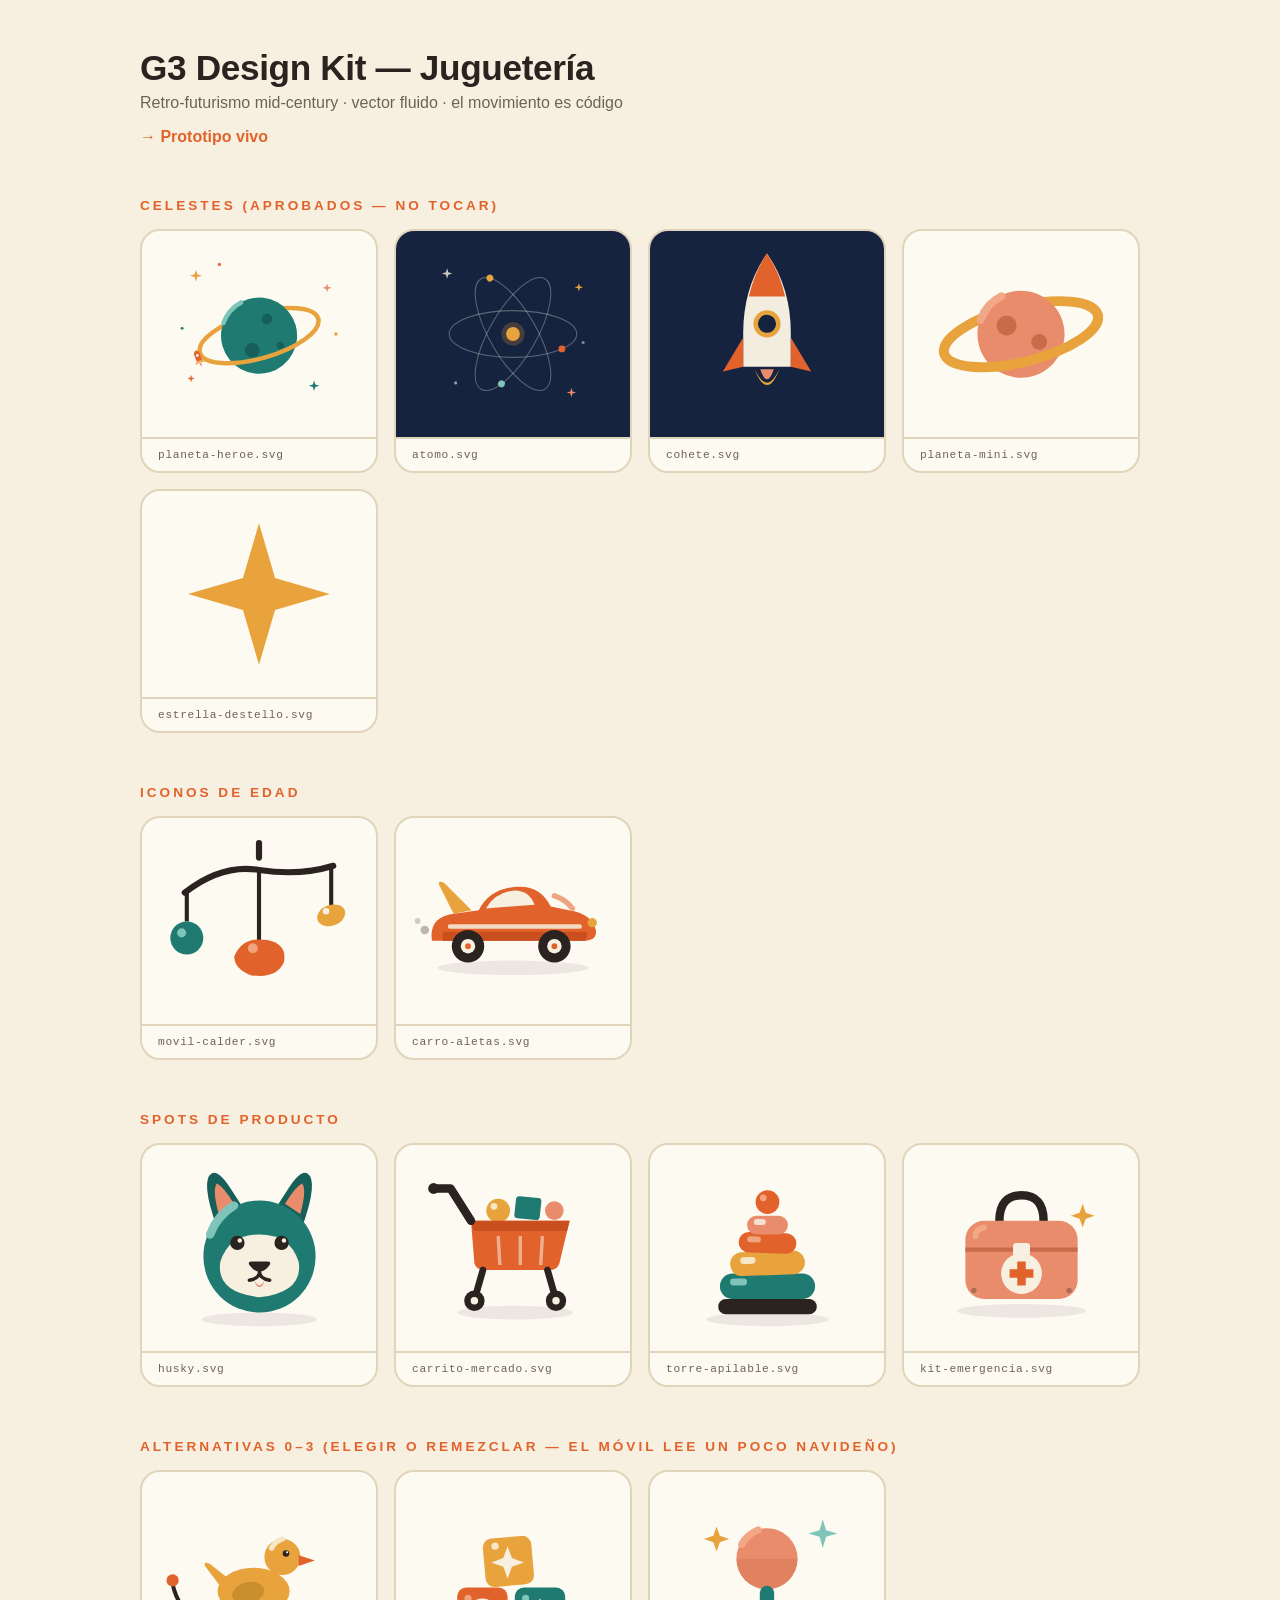
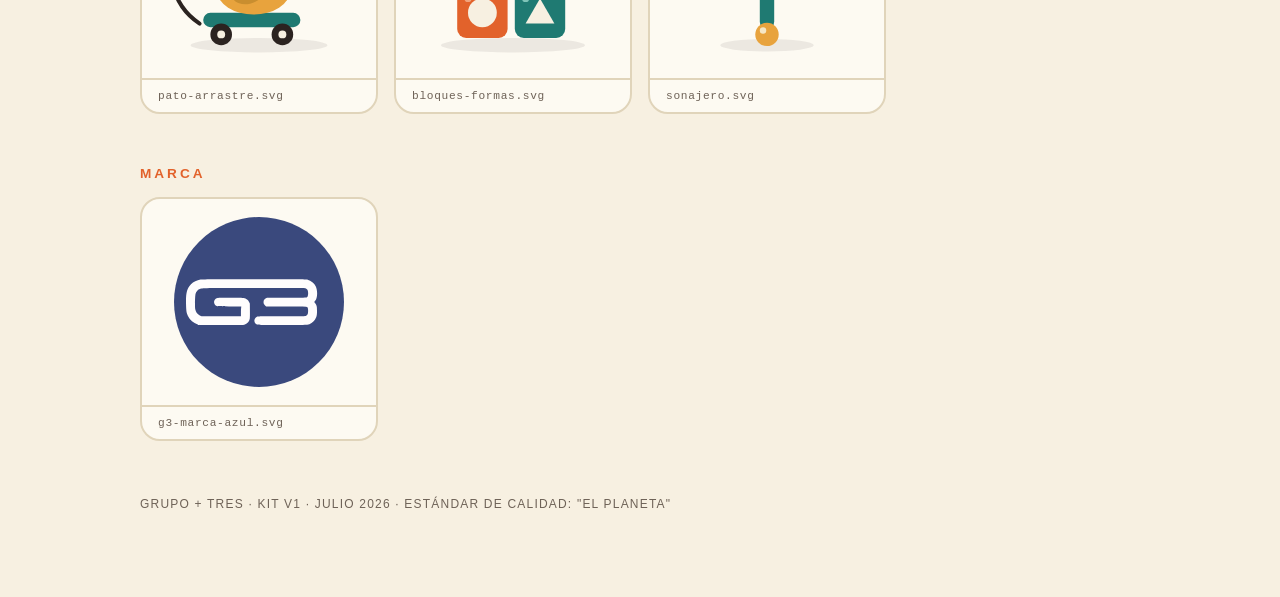
==== kit/index.html @ 5980695a "feat(kit): design kit v1 — asset catalog, tokens, 0-3 alternatives Co-Authored-By: Claude Fable 5 <n" ====
<!doctype html>
<html lang="es"><head><meta charset="utf-8"><meta name="viewport" content="width=device-width, initial-scale=1">
<title>G3 Design Kit — Juguetería</title>
<style>
body{margin:0;background:#F7F0E1;color:#2B2320;font-family:"Avenir Next",Avenir,Futura,"Century Gothic",sans-serif;padding:48px 24px 80px}
.wrap{max-width:1000px;margin:0 auto}
h1{font-family:Futura,"Century Gothic",sans-serif;font-size:2.2rem;letter-spacing:-.01em;margin:0 0 6px}
.sub{color:#6E6257;margin:0 0 8px}
.links a{color:#E2622B;font-weight:600;text-decoration:none}
h2{font-family:Futura,"Century Gothic",sans-serif;font-size:.85rem;letter-spacing:.22em;text-transform:uppercase;color:#E2622B;margin:52px 0 16px}
.grid{display:grid;grid-template-columns:repeat(auto-fill,minmax(210px,1fr));gap:16px}
.card{background:#FDFAF2;border:2px solid #E0D4BA;border-radius:20px;overflow:hidden}
.art{height:170px;display:flex;align-items:center;justify-content:center;padding:18px}
.art svg{max-width:100%;max-height:100%}
.name{font-family:ui-monospace,Menlo,monospace;font-size:.7rem;letter-spacing:.06em;color:#6E6257;padding:10px 16px;border-top:2px solid #E0D4BA}
.dark .art{background:#16233F}
footer{margin-top:56px;font-size:.75rem;color:#6E6257;letter-spacing:.1em;text-transform:uppercase;font-family:Futura,"Century Gothic",sans-serif}
</style></head><body><div class="wrap">
<h1>G3 Design Kit — Juguetería</h1>
<p class="sub">Retro-futurismo mid-century · vector fluido · el movimiento es código</p>
<p class="links"><a href="https://manulopez-bk.github.io/g3-prototypes/">→ Prototipo vivo</a></p>
<h2>Celestes (aprobados — no tocar)</h2><div class="grid"><div class="card"><div class="art"><svg viewBox="0 0 440 420" xmlns="http://www.w3.org/2000/svg">
  <path transform="translate(64,66)" d="M0 -15 L3.4 -3.4 L15 0 L3.4 3.4 L0 15 L-3.4 3.4 L-15 0 L-3.4 -3.4 Z" fill="#E8A33D"/>
  <path transform="translate(388,96)" d="M0 -11 L2.6 -2.6 L11 0 L2.6 2.6 L0 11 L-2.6 2.6 L-11 0 L-2.6 -2.6 Z" fill="#E98C6B"/>
  <path transform="translate(356,338)" d="M0 -13 L3 -3 L13 0 L3 3 L0 13 L-3 3 L-13 0 L-3 -3 Z" fill="#1F7A72"/>
  <path transform="translate(52,320)" d="M0 -9 L2.2 -2.2 L9 0 L2.2 2.2 L0 9 L-2.2 2.2 L-9 0 L-2.2 -2.2 Z" fill="#E2622B"/>
  <circle cx="122" cy="38" r="4" fill="#E2622B"/>
  <circle cx="410" cy="210" r="4.5" fill="#E8A33D"/>
  <circle cx="30" cy="196" r="3.5" fill="#1F7A72"/>
  <g transform="translate(220,214)">
    <g transform="rotate(-16)">
      <path d="M -152 0 A 152 56 0 0 1 152 0" fill="none" stroke="#E8A33D" stroke-width="11" stroke-linecap="round"/>
      <circle r="94" fill="#1F7A72"/>
      <path d="M -76 -54 A 93 93 0 0 1 -20 -91" stroke="#7FC4B8" stroke-width="11" fill="none" stroke-linecap="round"/>
      <circle cx="30" cy="-34" r="13" fill="#175F59"/>
      <circle cx="-26" cy="30" r="18" fill="#175F59"/>
      <circle cx="44" cy="38" r="9" fill="#175F59"/>
      <path d="M -152 0 A 152 56 0 0 0 152 0" fill="none" stroke="#E8A33D" stroke-width="11" stroke-linecap="round"/>
      <g transform="translate(-160,4) rotate(-95)">
        <path d="M -15 -7 L 5 -7 Q 18 0 5 7 L -15 7 Z" fill="#E2622B"/>
        <circle cx="-1" cy="0" r="3.6" fill="#F7F0E1"/>
        <path d="M -15 -7 L -22 -13 L -19 0 L -22 13 L -15 7 Z" fill="#E8A33D"/>
        <path d="M -21 -3 L -32 0 L -21 3 Z" fill="#E98C6B"/>
      </g>
    </g>
  </g>
</svg>
</div><div class="name">planeta-heroe.svg</div></div><div class="card dark"><div class="art"><svg viewBox="0 0 320 320" xmlns="http://www.w3.org/2000/svg">
  <path transform="translate(36,46)" d="M0 -10 L2.3 -2.3 L10 0 L2.3 2.3 L0 10 L-2.3 2.3 L-10 0 L-2.3 -2.3 Z" fill="#F2EDDF" opacity=".8"/>
  <path transform="translate(284,72)" d="M0 -8 L1.8 -1.8 L8 0 L1.8 1.8 L0 8 L-1.8 1.8 L-8 0 L-1.8 -1.8 Z" fill="#E8A33D"/>
  <path transform="translate(270,270)" d="M0 -9 L2 -2 L9 0 L2 2 L0 9 L-2 2 L-9 0 L-2 -2 Z" fill="#E98C6B"/>
  <circle cx="52" cy="252" r="3" fill="#F2EDDF" opacity=".6"/>
  <circle cx="292" cy="176" r="3" fill="#F2EDDF" opacity=".5"/>
  <g transform="translate(160,160)">
    <g>
      <ellipse rx="120" ry="44" fill="none" stroke="#F2EDDF" stroke-width="2" opacity=".32"/>
      <circle cx="92" cy="28" r="6.5" fill="#E2622B"/>
    </g>
    <g transform="rotate(60)">
      <ellipse rx="120" ry="44" fill="none" stroke="#F2EDDF" stroke-width="2" opacity=".32"/>
      <circle cx="-113" cy="-15" r="6.5" fill="#E8A33D"/>
    </g>
    <g transform="rotate(120)">
      <ellipse rx="120" ry="44" fill="none" stroke="#F2EDDF" stroke-width="2" opacity=".32"/>
      <circle cx="92" cy="-28" r="6.5" fill="#7FC4B8"/>
    </g>
    <circle r="13" fill="#E8A33D"/>
    <circle r="22" fill="#E8A33D" opacity=".22"/>
  </g>
</svg>
</div><div class="name">atomo.svg</div></div><div class="card dark"><div class="art"><svg viewBox="0 0 90 150" xmlns="http://www.w3.org/2000/svg">
  <path d="M45 4 Q66 34 66 74 L66 104 L24 104 L24 74 Q24 34 45 4 Z" fill="#F2EDDF"/>
  <path d="M45 4 Q56 20 61 42 L29 42 Q34 20 45 4 Z" fill="#E2622B"/>
  <circle cx="45" cy="66" r="10" fill="#16233F" stroke="#E8A33D" stroke-width="4"/>
  <path d="M24 78 L6 108 L24 104 Z" fill="#E2622B"/>
  <path d="M66 78 L84 108 L66 104 Z" fill="#E2622B"/>
  <path d="M34 106 Q45 134 56 106 Q50 118 45 118 Q40 118 34 106 Z" fill="#E8A33D"/>
  <path d="M39 106 Q45 124 51 106 Z" fill="#E98C6B"/>
</svg>
</div><div class="name">cohete.svg</div></div><div class="card"><div class="art"><svg viewBox="0 0 100 76" xmlns="http://www.w3.org/2000/svg">
  <g transform="translate(50,38) rotate(-14)">
    <path d="M -40 0 A 40 14 0 0 1 40 0" fill="none" stroke="#E8A33D" stroke-width="5" stroke-linecap="round"/>
    <circle r="22" fill="#E98C6B"/>
    <circle cx="-6" cy="-6" r="5" fill="#C96A48"/>
    <circle cx="8" cy="6" r="4" fill="#C96A48"/>
    <path d="M -18 -12 A 21 21 0 0 1 -5 -21" fill="none" stroke="#F2A886" stroke-width="4" stroke-linecap="round"/>
    <path d="M -40 0 A 40 14 0 0 0 40 0" fill="none" stroke="#E8A33D" stroke-width="5" stroke-linecap="round"/>
  </g>
</svg>
</div><div class="name">planeta-mini.svg</div></div><div class="card"><div class="art"><svg viewBox="-18 -18 36 36" xmlns="http://www.w3.org/2000/svg">
  <path d="M0 -15 L3.4 -3.4 L15 0 L3.4 3.4 L0 15 L-3.4 3.4 L-15 0 L-3.4 -3.4 Z" fill="#E8A33D"/>
</svg>
</div><div class="name">estrella-destello.svg</div></div></div><h2>Iconos de edad</h2><div class="grid"><div class="card"><div class="art"><svg viewBox="0 0 96 80" xmlns="http://www.w3.org/2000/svg">
  <line x1="48" y1="2" x2="48" y2="9" stroke="#2B2320" stroke-width="3" stroke-linecap="round"/>
  <path d="M12 26 Q30 12 48 15 Q68 18 84 13" fill="none" stroke="#2B2320" stroke-width="3" stroke-linecap="round"/>
  <line x1="13" y1="25" x2="13" y2="40" stroke="#2B2320" stroke-width="2"/>
  <line x1="48" y1="15" x2="48" y2="50" stroke="#2B2320" stroke-width="2"/>
  <line x1="83" y1="14" x2="83" y2="32" stroke="#2B2320" stroke-width="2"/>
  <circle cx="13" cy="48" r="8" fill="#1F7A72"/>
  <circle cx="10.5" cy="45.5" r="2.2" fill="#7FC4B8"/>
  <path d="M36 57 Q40 47 52 49 Q62 51 60 60 Q56 68 44 66 Q36 63 36 57 Z" fill="#E2622B"/>
  <circle cx="45" cy="53" r="2.4" fill="#F0A47E"/>
  <ellipse cx="83" cy="37" rx="7" ry="5" transform="rotate(-20 83 37)" fill="#E8A33D"/>
  <circle cx="80.5" cy="35" r="1.6" fill="#F7F0E1"/>
</svg>
</div><div class="name">movil-calder.svg</div></div><div class="card"><div class="art"><svg viewBox="0 0 110 70" xmlns="http://www.w3.org/2000/svg">
  <ellipse cx="55" cy="61" rx="42" ry="4" fill="#2B2320" opacity=".08"/>
  <path d="M22 31 L14 15 Q13 12 17 14 L32 29 Z" fill="#E8A33D"/>
  <path d="M10 46 Q8 33 22 31 L36 29 Q42 17 57 16 Q70 15 76 27 L86 29 Q99 31 101 40 Q102 46 94 46 L16 46 Z" fill="#E2622B"/>
  <path d="M40 28 Q45 19 56 18 Q64 18 67 26 Z" fill="#F7F0E1"/>
  <path d="M16 41 L94 41 Q97 41 96 44 L95 46 L16 46 Z" fill="#C94F1F"/>
  <line x1="20" y1="38" x2="92" y2="38" stroke="#F7F0E1" stroke-width="2.5" stroke-linecap="round" opacity=".85"/>
  <path d="M78 21 Q84 23 88 28" fill="none" stroke="#F0A47E" stroke-width="3" stroke-linecap="round"/>
  <circle cx="99" cy="36" r="2.6" fill="#E8A33D"/>
  <circle cx="6" cy="40" r="2.4" fill="#6E6257" opacity=".45"/>
  <circle cx="2" cy="35" r="1.6" fill="#6E6257" opacity=".3"/>
  <circle cx="30" cy="49" r="9" fill="#2B2320"/><circle cx="30" cy="49" r="4" fill="#F7F0E1"/><circle cx="30" cy="49" r="1.6" fill="#E2622B"/>
  <circle cx="78" cy="49" r="9" fill="#2B2320"/><circle cx="78" cy="49" r="4" fill="#F7F0E1"/><circle cx="78" cy="49" r="1.6" fill="#E2622B"/>
</svg>
</div><div class="name">carro-aletas.svg</div></div></div><h2>Spots de producto</h2><div class="grid"><div class="card"><div class="art"><svg viewBox="0 0 110 100" xmlns="http://www.w3.org/2000/svg">
  <ellipse cx="55" cy="92" rx="34" ry="4" fill="#2B2320" opacity=".08"/>
  <path d="M30 38 Q20 10 27 6 Q31 4 38 15 L47 29 Z" fill="#175F59"/>
  <path d="M31 30 Q27 15 30 12 Q34 14 40 24 Z" fill="#E98C6B"/>
  <path d="M80 38 Q90 10 83 6 Q79 4 72 15 L63 29 Z" fill="#175F59"/>
  <path d="M79 30 Q83 15 80 12 Q76 14 70 24 Z" fill="#E98C6B"/>
  <circle cx="55" cy="55" r="33" fill="#1F7A72"/>
  <path d="M26 42 A33 33 0 0 1 40 25" fill="none" stroke="#7FC4B8" stroke-width="5" stroke-linecap="round"/>
  <path d="M55 42 Q73 42 78 58 Q81 76 55 79 Q29 76 32 58 Q37 42 55 42 Z" fill="#F7F0E1"/>
  <circle cx="42" cy="47" r="4.2" fill="#2B2320"/><circle cx="43.4" cy="45.6" r="1.3" fill="#F7F0E1"/>
  <circle cx="68" cy="47" r="4.2" fill="#2B2320"/><circle cx="69.4" cy="45.6" r="1.3" fill="#F7F0E1"/>
  <path d="M50 58 L60 58 Q62 58 61 60 Q58 64 55 64 Q52 64 49 60 Q48 58 50 58 Z" fill="#2B2320"/>
  <path d="M55 64 Q55 68 49 69 M55 64 Q55 68 61 69" fill="none" stroke="#2B2320" stroke-width="2" stroke-linecap="round"/>
  <path d="M52 69 Q55 75 58 69 Q57 73 55 73 Q53 73 52 69 Z" fill="#E98C6B"/>
</svg>
</div><div class="name">husky.svg</div></div><div class="card"><div class="art"><svg viewBox="0 0 110 100" xmlns="http://www.w3.org/2000/svg">
  <ellipse cx="56" cy="88" rx="34" ry="4" fill="#2B2320" opacity=".08"/>
  <circle cx="46" cy="28" r="7" fill="#E8A33D"/><circle cx="43.5" cy="25.5" r="2" fill="#F6E7C6"/>
  <rect x="56" y="20" width="15" height="13" rx="2" transform="rotate(6 63 26)" fill="#1F7A72"/>
  <circle cx="79" cy="28" r="5.5" fill="#E98C6B"/>
  <path d="M30 34 L88 34 L82 59 Q81 63 76 63 L38 63 Q33 63 32 59 Z" fill="#E2622B"/>
  <path d="M30 34 L88 34 L86.5 40 L31.5 40 Z" fill="#C94F1F"/>
  <line x1="46" y1="43" x2="47" y2="60" stroke="#F7F0E1" stroke-width="2" opacity=".55"/>
  <line x1="59" y1="43" x2="59" y2="60" stroke="#F7F0E1" stroke-width="2" opacity=".55"/>
  <line x1="72" y1="43" x2="71" y2="60" stroke="#F7F0E1" stroke-width="2" opacity=".55"/>
  <path d="M30 34 L18 15 L9 15" fill="none" stroke="#2B2320" stroke-width="5" stroke-linecap="round" stroke-linejoin="round"/>
  <circle cx="8" cy="15" r="3.2" fill="#2B2320"/>
  <path d="M37 63 L33 77 M75 63 L79 77" stroke="#2B2320" stroke-width="4" stroke-linecap="round"/>
  <circle cx="32" cy="81" r="6" fill="#2B2320"/><circle cx="32" cy="81" r="2.2" fill="#F7F0E1"/>
  <circle cx="80" cy="81" r="6" fill="#2B2320"/><circle cx="80" cy="81" r="2.2" fill="#F7F0E1"/>
</svg>
</div><div class="name">carrito-mercado.svg</div></div><div class="card"><div class="art"><svg viewBox="0 0 110 100" xmlns="http://www.w3.org/2000/svg">
  <ellipse cx="55" cy="92" rx="36" ry="4" fill="#2B2320" opacity=".08"/>
  <rect x="26" y="80" width="58" height="9" rx="4.5" fill="#2B2320"/>
  <rect x="27" y="65" width="56" height="15" rx="7.5" fill="#1F7A72"/>
  <rect x="33" y="68" width="10" height="4" rx="2" fill="#7FC4B8"/>
  <rect x="33" y="52" width="44" height="14" rx="7" transform="rotate(-2 55 59)" fill="#E8A33D"/>
  <rect x="39" y="55" width="9" height="4" rx="2" transform="rotate(-2 55 59)" fill="#F6E7C6"/>
  <rect x="38" y="41" width="34" height="12" rx="6" transform="rotate(2 55 47)" fill="#E2622B"/>
  <rect x="43" y="43.5" width="8" height="3.5" rx="1.75" transform="rotate(2 55 47)" fill="#F0A47E"/>
  <rect x="43" y="31" width="24" height="11" rx="5.5" fill="#E98C6B"/>
  <rect x="47" y="33" width="7" height="3.5" rx="1.75" fill="#F7DFD2"/>
  <circle cx="55" cy="23" r="7" fill="#E2622B"/>
  <circle cx="52.5" cy="20.5" r="2" fill="#F0A47E"/>
</svg>
</div><div class="name">torre-apilable.svg</div></div><div class="card"><div class="art"><svg viewBox="0 0 110 100" xmlns="http://www.w3.org/2000/svg">
  <ellipse cx="55" cy="87" rx="38" ry="4" fill="#2B2320" opacity=".08"/>
  <path d="M42 34 Q42 19 55 19 Q68 19 68 34" fill="none" stroke="#2B2320" stroke-width="5" stroke-linecap="round"/>
  <rect x="22" y="34" width="66" height="46" rx="11" fill="#E98C6B"/>
  <path d="M22 51 L88 51" stroke="#C96A48" stroke-width="2.5"/>
  <rect x="50" y="47" width="10" height="8" rx="2" fill="#F7F0E1"/>
  <path d="M28 43 Q28 39 33 38" fill="none" stroke="#F2A886" stroke-width="3.5" stroke-linecap="round"/>
  <circle cx="27" cy="75" r="1.6" fill="#2B2320" opacity=".3"/>
  <circle cx="83" cy="75" r="1.6" fill="#2B2320" opacity=".3"/>
  <circle cx="55" cy="65" r="12" fill="#F7F0E1"/>
  <path d="M52.5 58 L57.5 58 L57.5 62.5 L62 62.5 L62 67.5 L57.5 67.5 L57.5 72 L52.5 72 L52.5 67.5 L48 67.5 L48 62.5 L52.5 62.5 Z" fill="#E2622B"/>
  <path d="M91 24 L92.8 29.2 L98 31 L92.8 32.8 L91 38 L89.2 32.8 L84 31 L89.2 29.2 Z" fill="#E8A33D"/>
</svg>
</div><div class="name">kit-emergencia.svg</div></div></div><h2>Alternativas 0–3 (elegir o remezclar — el móvil lee un poco navideño)</h2><div class="grid"><div class="card"><div class="art"><svg viewBox="0 0 110 90" xmlns="http://www.w3.org/2000/svg">
  <ellipse cx="55" cy="84" rx="38" ry="4" fill="#2B2320" opacity=".08"/>
  <path d="M22 72 Q10 64 7 50" fill="none" stroke="#2B2320" stroke-width="2.2" stroke-linecap="round"/>
  <circle cx="7" cy="48" r="3.4" fill="#E2622B"/>
  <rect x="24" y="66" width="54" height="8" rx="4" fill="#1F7A72"/>
  <circle cx="34" cy="78" r="6" fill="#2B2320"/><circle cx="34" cy="78" r="2.2" fill="#F7F0E1"/>
  <circle cx="68" cy="78" r="6" fill="#2B2320"/><circle cx="68" cy="78" r="2.2" fill="#F7F0E1"/>
  <path d="M34 52 L25 40 Q24 37 28 39 L38 47 Z" fill="#E8A33D"/>
  <ellipse cx="52" cy="54" rx="20" ry="13" fill="#E8A33D"/>
  <ellipse cx="49" cy="55" rx="9" ry="6" transform="rotate(-15 49 55)" fill="#C98E2F"/>
  <circle cx="68" cy="35" r="10" fill="#E8A33D"/>
  <path d="M62 30 A10 10 0 0 1 68 25" fill="none" stroke="#F6E7C6" stroke-width="3" stroke-linecap="round"/>
  <path d="M77 34 L86 37 L77 40 Z" fill="#E2622B"/>
  <circle cx="70" cy="33" r="1.8" fill="#2B2320"/><circle cx="70.6" cy="32.4" r=".6" fill="#F7F0E1"/>
</svg>
</div><div class="name">pato-arrastre.svg</div></div><div class="card"><div class="art"><svg viewBox="0 0 110 90" xmlns="http://www.w3.org/2000/svg">
  <ellipse cx="55" cy="84" rx="40" ry="4" fill="#2B2320" opacity=".08"/>
  <rect x="24" y="52" width="28" height="28" rx="5" fill="#E2622B"/>
  <circle cx="38" cy="66" r="8" fill="#F7F0E1"/>
  <circle cx="30" cy="58" r="2" fill="#F0A47E"/>
  <rect x="56" y="52" width="28" height="28" rx="5" fill="#1F7A72"/>
  <path d="M70 58 L78 72 L62 72 Z" fill="#F7F0E1"/>
  <circle cx="62" cy="58" r="2" fill="#7FC4B8"/>
  <rect x="39" y="24" width="27" height="27" rx="5" transform="rotate(-5 52 38)" fill="#E8A33D"/>
  <path d="M52 29 L54.4 35.6 L61 38 L54.4 40.4 L52 47 L49.6 40.4 L43 38 L49.6 35.6 Z" fill="#F7F0E1"/>
  <circle cx="45" cy="29" r="2" fill="#F6E7C6"/>
</svg>
</div><div class="name">bloques-formas.svg</div></div><div class="card"><div class="art"><svg viewBox="0 0 110 90" xmlns="http://www.w3.org/2000/svg">
  <ellipse cx="55" cy="84" rx="26" ry="3.5" fill="#2B2320" opacity=".08"/>
  <path d="M27 18 L28.8 23.2 L34 25 L28.8 26.8 L27 32 L25.2 26.8 L20 25 L25.2 23.2 Z" fill="#E8A33D"/>
  <path d="M86 14 L87.8 20.2 L94 22 L87.8 23.8 L86 30 L84.2 23.8 L78 22 L84.2 20.2 Z" fill="#7FC4B8"/>
  <circle cx="55" cy="36" r="17" fill="#E98C6B"/>
  <path d="M38 36 A17 17 0 0 0 72 36 Z" fill="#C96A48" opacity=".3"/>
  <path d="M41 28 A17 17 0 0 1 50 20" fill="none" stroke="#F2A886" stroke-width="4" stroke-linecap="round"/>
  <rect x="51" y="51" width="8" height="24" rx="4" fill="#1F7A72"/>
  <circle cx="55" cy="78" r="6.5" fill="#E8A33D"/>
  <circle cx="52.8" cy="75.8" r="1.8" fill="#F6E7C6"/>
</svg>
</div><div class="name">sonajero.svg</div></div></div><h2>Marca</h2><div class="grid"><div class="card"><div class="art"><svg viewBox="540 0 640 640" xmlns="http://www.w3.org/2000/svg">
  <circle cx="860" cy="320" r="320" fill="#3A497D"/>
  <g transform="translate(0,640) scale(0.1,-0.1)">
    <path fill="#FFFDFD" d="M6398 4050 c-135 -23 -268 -90 -358 -180 -154 -154 -197 -329 -187 -755 6 -259 18 -328 83 -463 61 -127 198 -242 354 -295 65 -22 68 -22 884 -25 725 -2 825 -1 873 13 111 32 181 106 203 211 7 35 10 150 8 322 l-3 267 -29 58 c-19 41 -42 69 -75 92 -87 63 -104 65 -632 65 -472 0 -475 0 -519 -22 -115 -58 -123 -203 -17 -282 28 -20 40 -21 489 -24 l461 -3 -7 -61 c-3 -33 -6 -117 -6 -185 l0 -124 -742 3 -743 3 -63 29 c-96 44 -149 116 -172 231 -18 93 -9 525 13 590 19 59 73 126 128 161 90 57 -13 54 2069 54 1875 0 1916 -1 1958 -20 57 -26 81 -78 82 -177 0 -87 -22 -150 -57 -164 -14 -5 -334 -9 -757 -9 l-732 0 -44 -22 c-59 -31 -82 -65 -88 -131 -5 -65 12 -104 65 -144 l36 -28 762 -5 c614 -4 765 -8 778 -18 28 -24 40 -80 35 -172 -5 -97 -18 -128 -71 -160 -31 -19 -58 -20 -922 -20 -845 0 -892 -1 -931 -19 -103 -47 -131 -174 -56 -255 55 -58 13 -56 990 -56 570 0 919 4 953 10 119 23 227 95 293 195 67 100 79 150 80 325 0 174 -8 206 -69 290 l-36 49 35 46 c45 58 66 127 73 240 7 107 -14 230 -53 312 -54 113 -176 211 -303 245 -61 16 -204 17 -2026 16 -1078 0 -1981 -4 -2007 -8z"/>
  </g>
</svg>
</div><div class="name">g3-marca-azul.svg</div></div></div>
<footer>Grupo + Tres · kit v1 · Julio 2026 · estándar de calidad: "el planeta"</footer>
</div></body></html>
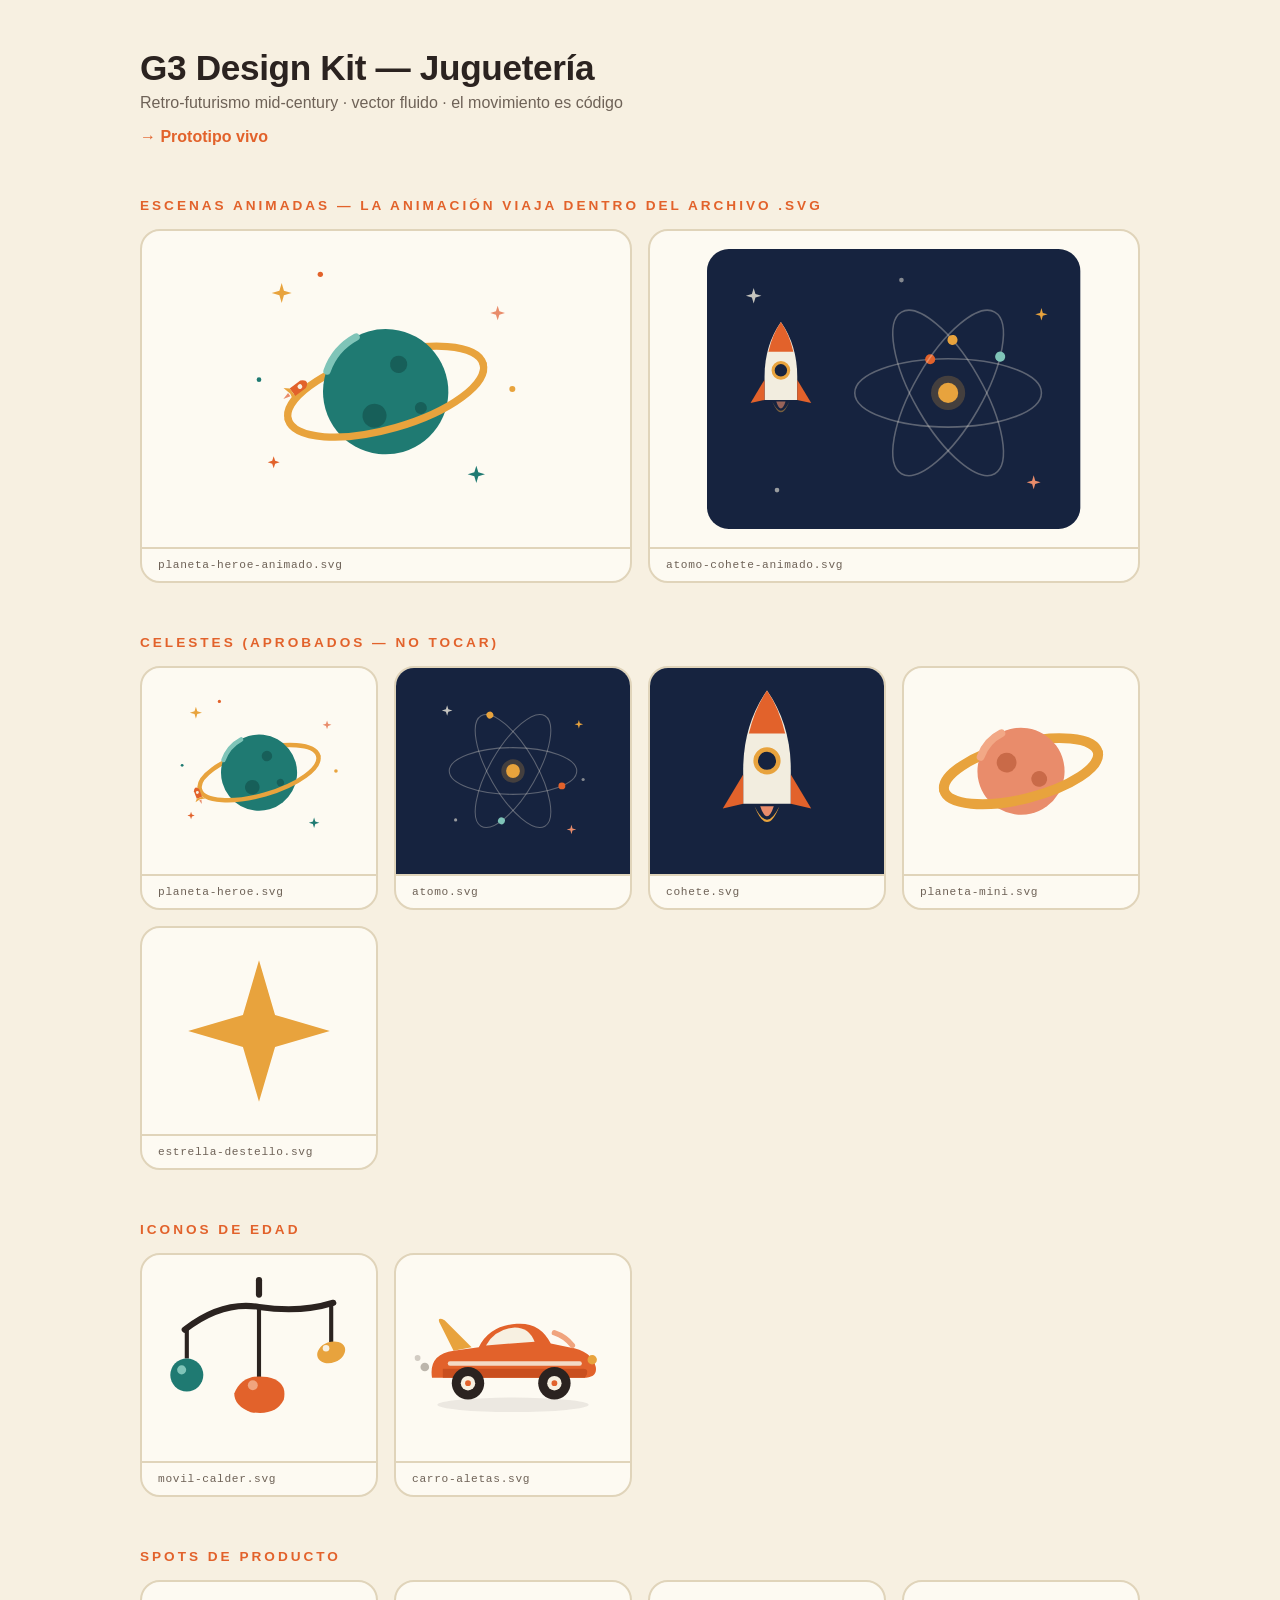
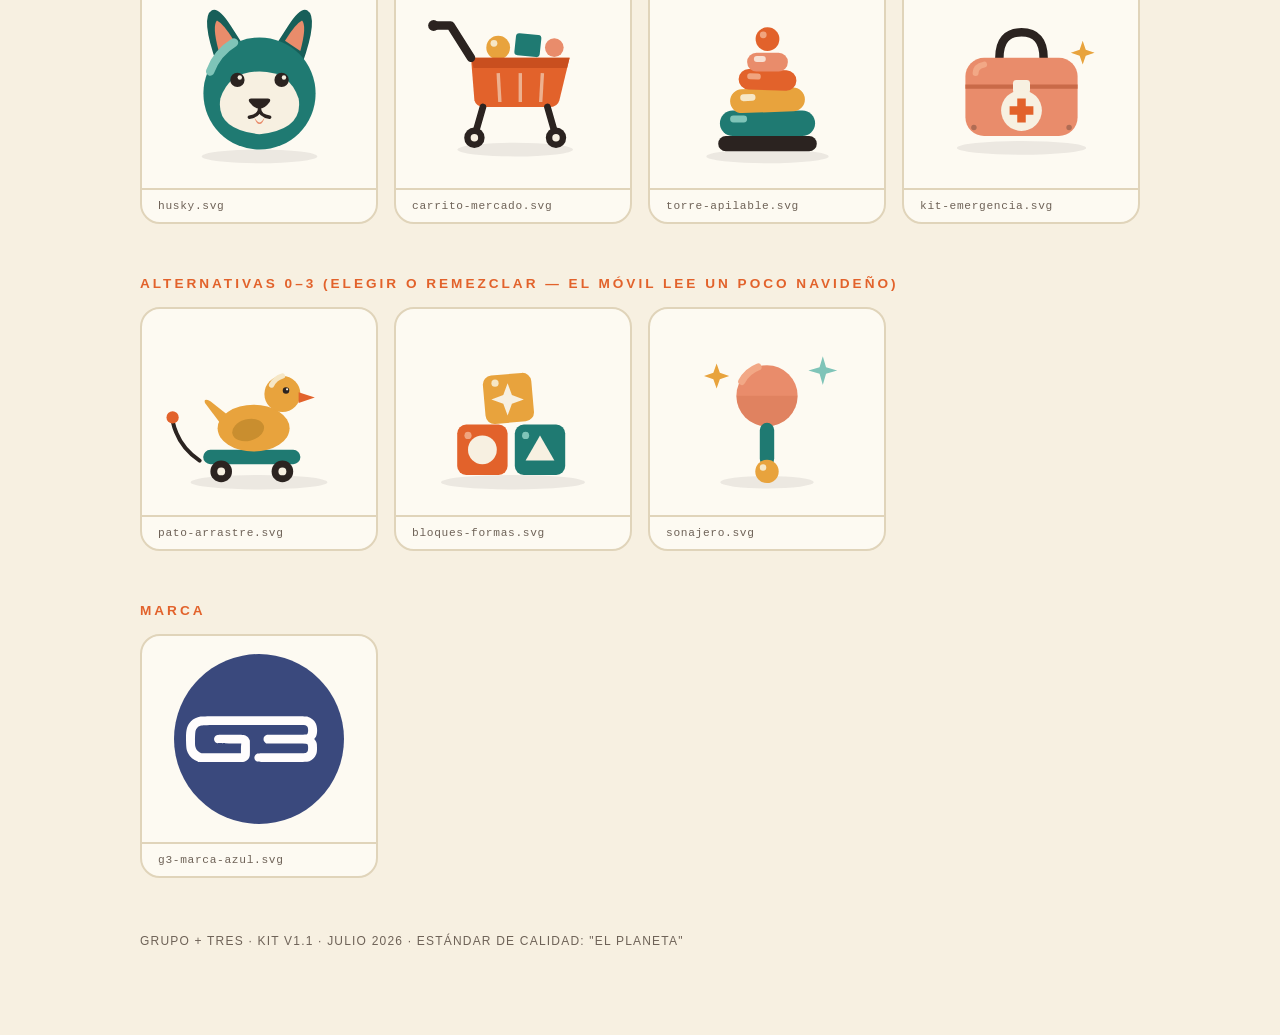
==== commit 2b9f0e3c: "feat(kit): v1.1 — self-contained animated hero scenes (CSS+SMIL inside the SVGs) Co-Authored-By: Cla" ====
--- a/kit/index.html
+++ b/kit/index.html
@@ -9,8 +9,10 @@
 .links a{color:#E2622B;font-weight:600;text-decoration:none}
 h2{font-family:Futura,"Century Gothic",sans-serif;font-size:.85rem;letter-spacing:.22em;text-transform:uppercase;color:#E2622B;margin:52px 0 16px}
 .grid{display:grid;grid-template-columns:repeat(auto-fill,minmax(210px,1fr));gap:16px}
+.grid.wide{grid-template-columns:repeat(auto-fill,minmax(340px,1fr))}
 .card{background:#FDFAF2;border:2px solid #E0D4BA;border-radius:20px;overflow:hidden}
 .art{height:170px;display:flex;align-items:center;justify-content:center;padding:18px}
+.wide .art{height:280px}
 .art svg{max-width:100%;max-height:100%}
 .name{font-family:ui-monospace,Menlo,monospace;font-size:.7rem;letter-spacing:.06em;color:#6E6257;padding:10px 16px;border-top:2px solid #E0D4BA}
 .dark .art{background:#16233F}
@@ -19,7 +21,94 @@
 <h1>G3 Design Kit — Juguetería</h1>
 <p class="sub">Retro-futurismo mid-century · vector fluido · el movimiento es código</p>
 <p class="links"><a href="https://manulopez-bk.github.io/g3-prototypes/">→ Prototipo vivo</a></p>
-<h2>Celestes (aprobados — no tocar)</h2><div class="grid"><div class="card"><div class="art"><svg viewBox="0 0 440 420" xmlns="http://www.w3.org/2000/svg">
+<h2>Escenas animadas — la animación viaja dentro del archivo .svg</h2><div class="grid wide"><div class="card"><div class="art"><svg viewBox="0 0 440 420" xmlns="http://www.w3.org/2000/svg">
+  <style>
+    .tw{transform-box:fill-box;transform-origin:center;animation:tw 3.4s ease-in-out infinite;animation-delay:var(--d,0s)}
+    @keyframes tw{50%{transform:scale(.55) rotate(18deg);opacity:.55}}
+    .float{transform-box:fill-box;transform-origin:center;animation:float 5.5s ease-in-out infinite}
+    @keyframes float{50%{transform:translateY(-9px)}}
+    @media (prefers-reduced-motion:reduce){*{animation:none!important}}
+  </style>
+  <g class="tw" style="--d:0s"><path transform="translate(64,66)" d="M0 -15 L3.4 -3.4 L15 0 L3.4 3.4 L0 15 L-3.4 3.4 L-15 0 L-3.4 -3.4 Z" fill="#E8A33D"/></g>
+  <g class="tw" style="--d:1.1s"><path transform="translate(388,96)" d="M0 -11 L2.6 -2.6 L11 0 L2.6 2.6 L0 11 L-2.6 2.6 L-11 0 L-2.6 -2.6 Z" fill="#E98C6B"/></g>
+  <g class="tw" style="--d:2s"><path transform="translate(356,338)" d="M0 -13 L3 -3 L13 0 L3 3 L0 13 L-3 3 L-13 0 L-3 -3 Z" fill="#1F7A72"/></g>
+  <g class="tw" style="--d:.6s"><path transform="translate(52,320)" d="M0 -9 L2.2 -2.2 L9 0 L2.2 2.2 L0 9 L-2.2 2.2 L-9 0 L-2.2 -2.2 Z" fill="#E2622B"/></g>
+  <circle cx="122" cy="38" r="4" fill="#E2622B"/>
+  <circle cx="410" cy="210" r="4.5" fill="#E8A33D"/>
+  <circle cx="30" cy="196" r="3.5" fill="#1F7A72"/>
+  <g class="float">
+    <g transform="translate(220,214)">
+      <g transform="rotate(-16)">
+        <path d="M -152 0 A 152 56 0 0 1 152 0" fill="none" stroke="#E8A33D" stroke-width="11" stroke-linecap="round"/>
+        <circle r="94" fill="#1F7A72"/>
+        <path d="M -76 -54 A 93 93 0 0 1 -20 -91" stroke="#7FC4B8" stroke-width="11" fill="none" stroke-linecap="round"/>
+        <circle cx="30" cy="-34" r="13" fill="#175F59"/>
+        <circle cx="-26" cy="30" r="18" fill="#175F59"/>
+        <circle cx="44" cy="38" r="9" fill="#175F59"/>
+        <path d="M -152 0 A 152 56 0 0 0 152 0" fill="none" stroke="#E8A33D" stroke-width="11" stroke-linecap="round"/>
+        <path id="orbita" d="M -168 0 A 168 62 0 1 1 168 0 A 168 62 0 1 1 -168 0" fill="none"/>
+        <g>
+          <g>
+            <path d="M -15 -7 L 5 -7 Q 18 0 5 7 L -15 7 Z" fill="#E2622B"/>
+            <circle cx="-1" cy="0" r="3.6" fill="#F7F0E1"/>
+            <path d="M -15 -7 L -22 -13 L -19 0 L -22 13 L -15 7 Z" fill="#E8A33D"/>
+            <path d="M -21 -3 L -32 0 L -21 3 Z" fill="#E98C6B"/>
+          </g>
+          <animateMotion dur="14s" repeatCount="indefinite" rotate="auto">
+            <mpath href="#orbita"/>
+          </animateMotion>
+        </g>
+      </g>
+    </g>
+  </g>
+</svg>
+</div><div class="name">planeta-heroe-animado.svg</div></div><div class="card"><div class="art"><svg viewBox="0 0 480 360" xmlns="http://www.w3.org/2000/svg">
+  <style>
+    .tw{transform-box:fill-box;transform-origin:center;animation:tw 3.4s ease-in-out infinite;animation-delay:var(--d,0s)}
+    @keyframes tw{50%{transform:scale(.55) rotate(18deg);opacity:.55}}
+    .float{animation:float 5.5s ease-in-out infinite}
+    @keyframes float{50%{transform:translateY(-9px)}}
+    @media (prefers-reduced-motion:reduce){*{animation:none!important}}
+  </style>
+  <rect x="0" y="0" width="480" height="360" rx="28" fill="#16233F"/>
+  <g class="tw" style="--d:.4s"><path transform="translate(60,60)" d="M0 -10 L2.3 -2.3 L10 0 L2.3 2.3 L0 10 L-2.3 2.3 L-10 0 L-2.3 -2.3 Z" fill="#F2EDDF" opacity=".8"/></g>
+  <g class="tw" style="--d:1.6s"><path transform="translate(430,84)" d="M0 -8 L1.8 -1.8 L8 0 L1.8 1.8 L0 8 L-1.8 1.8 L-8 0 L-1.8 -1.8 Z" fill="#E8A33D"/></g>
+  <g class="tw" style="--d:2.4s"><path transform="translate(420,300)" d="M0 -9 L2 -2 L9 0 L2 2 L0 9 L-2 2 L-9 0 L-2 -2 Z" fill="#E98C6B"/></g>
+  <circle cx="90" cy="310" r="3" fill="#F2EDDF" opacity=".6"/>
+  <circle cx="250" cy="40" r="3" fill="#F2EDDF" opacity=".5"/>
+  <g transform="translate(310,185)">
+    <g>
+      <path id="ka1" d="M -120 0 A 120 44 0 1 1 120 0 A 120 44 0 1 1 -120 0" fill="none" stroke="#F2EDDF" stroke-width="2" opacity=".32"/>
+      <circle r="6.5" fill="#E2622B"><animateMotion dur="6s" repeatCount="indefinite"><mpath href="#ka1"/></animateMotion></circle>
+    </g>
+    <g transform="rotate(60)">
+      <path id="ka2" d="M -120 0 A 120 44 0 1 1 120 0 A 120 44 0 1 1 -120 0" fill="none" stroke="#F2EDDF" stroke-width="2" opacity=".32"/>
+      <circle r="6.5" fill="#E8A33D"><animateMotion dur="8.5s" repeatCount="indefinite"><mpath href="#ka2"/></animateMotion></circle>
+    </g>
+    <g transform="rotate(120)">
+      <path id="ka3" d="M -120 0 A 120 44 0 1 1 120 0 A 120 44 0 1 1 -120 0" fill="none" stroke="#F2EDDF" stroke-width="2" opacity=".32"/>
+      <circle r="6.5" fill="#7FC4B8"><animateMotion dur="11s" repeatCount="indefinite"><mpath href="#ka3"/></animateMotion></circle>
+    </g>
+    <circle r="13" fill="#E8A33D"/>
+    <circle r="22" fill="#E8A33D" opacity=".22"/>
+  </g>
+  <g transform="translate(50,90)">
+    <g class="float">
+      <path d="M45 4 Q66 34 66 74 L66 104 L24 104 L24 74 Q24 34 45 4 Z" fill="#F2EDDF"/>
+      <path d="M45 4 Q56 20 61 42 L29 42 Q34 20 45 4 Z" fill="#E2622B"/>
+      <circle cx="45" cy="66" r="10" fill="#16233F" stroke="#E8A33D" stroke-width="4"/>
+      <path d="M24 78 L6 108 L24 104 Z" fill="#E2622B"/>
+      <path d="M66 78 L84 108 L66 104 Z" fill="#E2622B"/>
+      <path d="M34 106 Q45 134 56 106 Q50 118 45 118 Q40 118 34 106 Z" fill="#E8A33D">
+        <animate attributeName="opacity" values="1;.45;1" dur=".5s" repeatCount="indefinite"/>
+      </path>
+      <path d="M39 106 Q45 124 51 106 Z" fill="#E98C6B">
+        <animate attributeName="opacity" values=".5;1;.5" dur=".4s" repeatCount="indefinite"/>
+      </path>
+    </g>
+  </g>
+</svg>
+</div><div class="name">atomo-cohete-animado.svg</div></div></div><h2>Celestes (aprobados — no tocar)</h2><div class="grid "><div class="card"><div class="art"><svg viewBox="0 0 440 420" xmlns="http://www.w3.org/2000/svg">
   <path transform="translate(64,66)" d="M0 -15 L3.4 -3.4 L15 0 L3.4 3.4 L0 15 L-3.4 3.4 L-15 0 L-3.4 -3.4 Z" fill="#E8A33D"/>
   <path transform="translate(388,96)" d="M0 -11 L2.6 -2.6 L11 0 L2.6 2.6 L0 11 L-2.6 2.6 L-11 0 L-2.6 -2.6 Z" fill="#E98C6B"/>
   <path transform="translate(356,338)" d="M0 -13 L3 -3 L13 0 L3 3 L0 13 L-3 3 L-13 0 L-3 -3 Z" fill="#1F7A72"/>
@@ -90,7 +179,7 @@
 </div><div class="name">planeta-mini.svg</div></div><div class="card"><div class="art"><svg viewBox="-18 -18 36 36" xmlns="http://www.w3.org/2000/svg">
   <path d="M0 -15 L3.4 -3.4 L15 0 L3.4 3.4 L0 15 L-3.4 3.4 L-15 0 L-3.4 -3.4 Z" fill="#E8A33D"/>
 </svg>
-</div><div class="name">estrella-destello.svg</div></div></div><h2>Iconos de edad</h2><div class="grid"><div class="card"><div class="art"><svg viewBox="0 0 96 80" xmlns="http://www.w3.org/2000/svg">
+</div><div class="name">estrella-destello.svg</div></div></div><h2>Iconos de edad</h2><div class="grid "><div class="card"><div class="art"><svg viewBox="0 0 96 80" xmlns="http://www.w3.org/2000/svg">
   <line x1="48" y1="2" x2="48" y2="9" stroke="#2B2320" stroke-width="3" stroke-linecap="round"/>
   <path d="M12 26 Q30 12 48 15 Q68 18 84 13" fill="none" stroke="#2B2320" stroke-width="3" stroke-linecap="round"/>
   <line x1="13" y1="25" x2="13" y2="40" stroke="#2B2320" stroke-width="2"/>
@@ -117,7 +206,7 @@
   <circle cx="30" cy="49" r="9" fill="#2B2320"/><circle cx="30" cy="49" r="4" fill="#F7F0E1"/><circle cx="30" cy="49" r="1.6" fill="#E2622B"/>
   <circle cx="78" cy="49" r="9" fill="#2B2320"/><circle cx="78" cy="49" r="4" fill="#F7F0E1"/><circle cx="78" cy="49" r="1.6" fill="#E2622B"/>
 </svg>
-</div><div class="name">carro-aletas.svg</div></div></div><h2>Spots de producto</h2><div class="grid"><div class="card"><div class="art"><svg viewBox="0 0 110 100" xmlns="http://www.w3.org/2000/svg">
+</div><div class="name">carro-aletas.svg</div></div></div><h2>Spots de producto</h2><div class="grid "><div class="card"><div class="art"><svg viewBox="0 0 110 100" xmlns="http://www.w3.org/2000/svg">
   <ellipse cx="55" cy="92" rx="34" ry="4" fill="#2B2320" opacity=".08"/>
   <path d="M30 38 Q20 10 27 6 Q31 4 38 15 L47 29 Z" fill="#175F59"/>
   <path d="M31 30 Q27 15 30 12 Q34 14 40 24 Z" fill="#E98C6B"/>
@@ -175,7 +264,7 @@
   <path d="M52.5 58 L57.5 58 L57.5 62.5 L62 62.5 L62 67.5 L57.5 67.5 L57.5 72 L52.5 72 L52.5 67.5 L48 67.5 L48 62.5 L52.5 62.5 Z" fill="#E2622B"/>
   <path d="M91 24 L92.8 29.2 L98 31 L92.8 32.8 L91 38 L89.2 32.8 L84 31 L89.2 29.2 Z" fill="#E8A33D"/>
 </svg>
-</div><div class="name">kit-emergencia.svg</div></div></div><h2>Alternativas 0–3 (elegir o remezclar — el móvil lee un poco navideño)</h2><div class="grid"><div class="card"><div class="art"><svg viewBox="0 0 110 90" xmlns="http://www.w3.org/2000/svg">
+</div><div class="name">kit-emergencia.svg</div></div></div><h2>Alternativas 0–3 (elegir o remezclar — el móvil lee un poco navideño)</h2><div class="grid "><div class="card"><div class="art"><svg viewBox="0 0 110 90" xmlns="http://www.w3.org/2000/svg">
   <ellipse cx="55" cy="84" rx="38" ry="4" fill="#2B2320" opacity=".08"/>
   <path d="M22 72 Q10 64 7 50" fill="none" stroke="#2B2320" stroke-width="2.2" stroke-linecap="round"/>
   <circle cx="7" cy="48" r="3.4" fill="#E2622B"/>
@@ -213,12 +302,12 @@
   <circle cx="55" cy="78" r="6.5" fill="#E8A33D"/>
   <circle cx="52.8" cy="75.8" r="1.8" fill="#F6E7C6"/>
 </svg>
-</div><div class="name">sonajero.svg</div></div></div><h2>Marca</h2><div class="grid"><div class="card"><div class="art"><svg viewBox="540 0 640 640" xmlns="http://www.w3.org/2000/svg">
+</div><div class="name">sonajero.svg</div></div></div><h2>Marca</h2><div class="grid "><div class="card"><div class="art"><svg viewBox="540 0 640 640" xmlns="http://www.w3.org/2000/svg">
   <circle cx="860" cy="320" r="320" fill="#3A497D"/>
   <g transform="translate(0,640) scale(0.1,-0.1)">
     <path fill="#FFFDFD" d="M6398 4050 c-135 -23 -268 -90 -358 -180 -154 -154 -197 -329 -187 -755 6 -259 18 -328 83 -463 61 -127 198 -242 354 -295 65 -22 68 -22 884 -25 725 -2 825 -1 873 13 111 32 181 106 203 211 7 35 10 150 8 322 l-3 267 -29 58 c-19 41 -42 69 -75 92 -87 63 -104 65 -632 65 -472 0 -475 0 -519 -22 -115 -58 -123 -203 -17 -282 28 -20 40 -21 489 -24 l461 -3 -7 -61 c-3 -33 -6 -117 -6 -185 l0 -124 -742 3 -743 3 -63 29 c-96 44 -149 116 -172 231 -18 93 -9 525 13 590 19 59 73 126 128 161 90 57 -13 54 2069 54 1875 0 1916 -1 1958 -20 57 -26 81 -78 82 -177 0 -87 -22 -150 -57 -164 -14 -5 -334 -9 -757 -9 l-732 0 -44 -22 c-59 -31 -82 -65 -88 -131 -5 -65 12 -104 65 -144 l36 -28 762 -5 c614 -4 765 -8 778 -18 28 -24 40 -80 35 -172 -5 -97 -18 -128 -71 -160 -31 -19 -58 -20 -922 -20 -845 0 -892 -1 -931 -19 -103 -47 -131 -174 -56 -255 55 -58 13 -56 990 -56 570 0 919 4 953 10 119 23 227 95 293 195 67 100 79 150 80 325 0 174 -8 206 -69 290 l-36 49 35 46 c45 58 66 127 73 240 7 107 -14 230 -53 312 -54 113 -176 211 -303 245 -61 16 -204 17 -2026 16 -1078 0 -1981 -4 -2007 -8z"/>
   </g>
 </svg>
 </div><div class="name">g3-marca-azul.svg</div></div></div>
-<footer>Grupo + Tres · kit v1 · Julio 2026 · estándar de calidad: "el planeta"</footer>
+<footer>Grupo + Tres · kit v1.1 · Julio 2026 · estándar de calidad: "el planeta"</footer>
 </div></body></html>
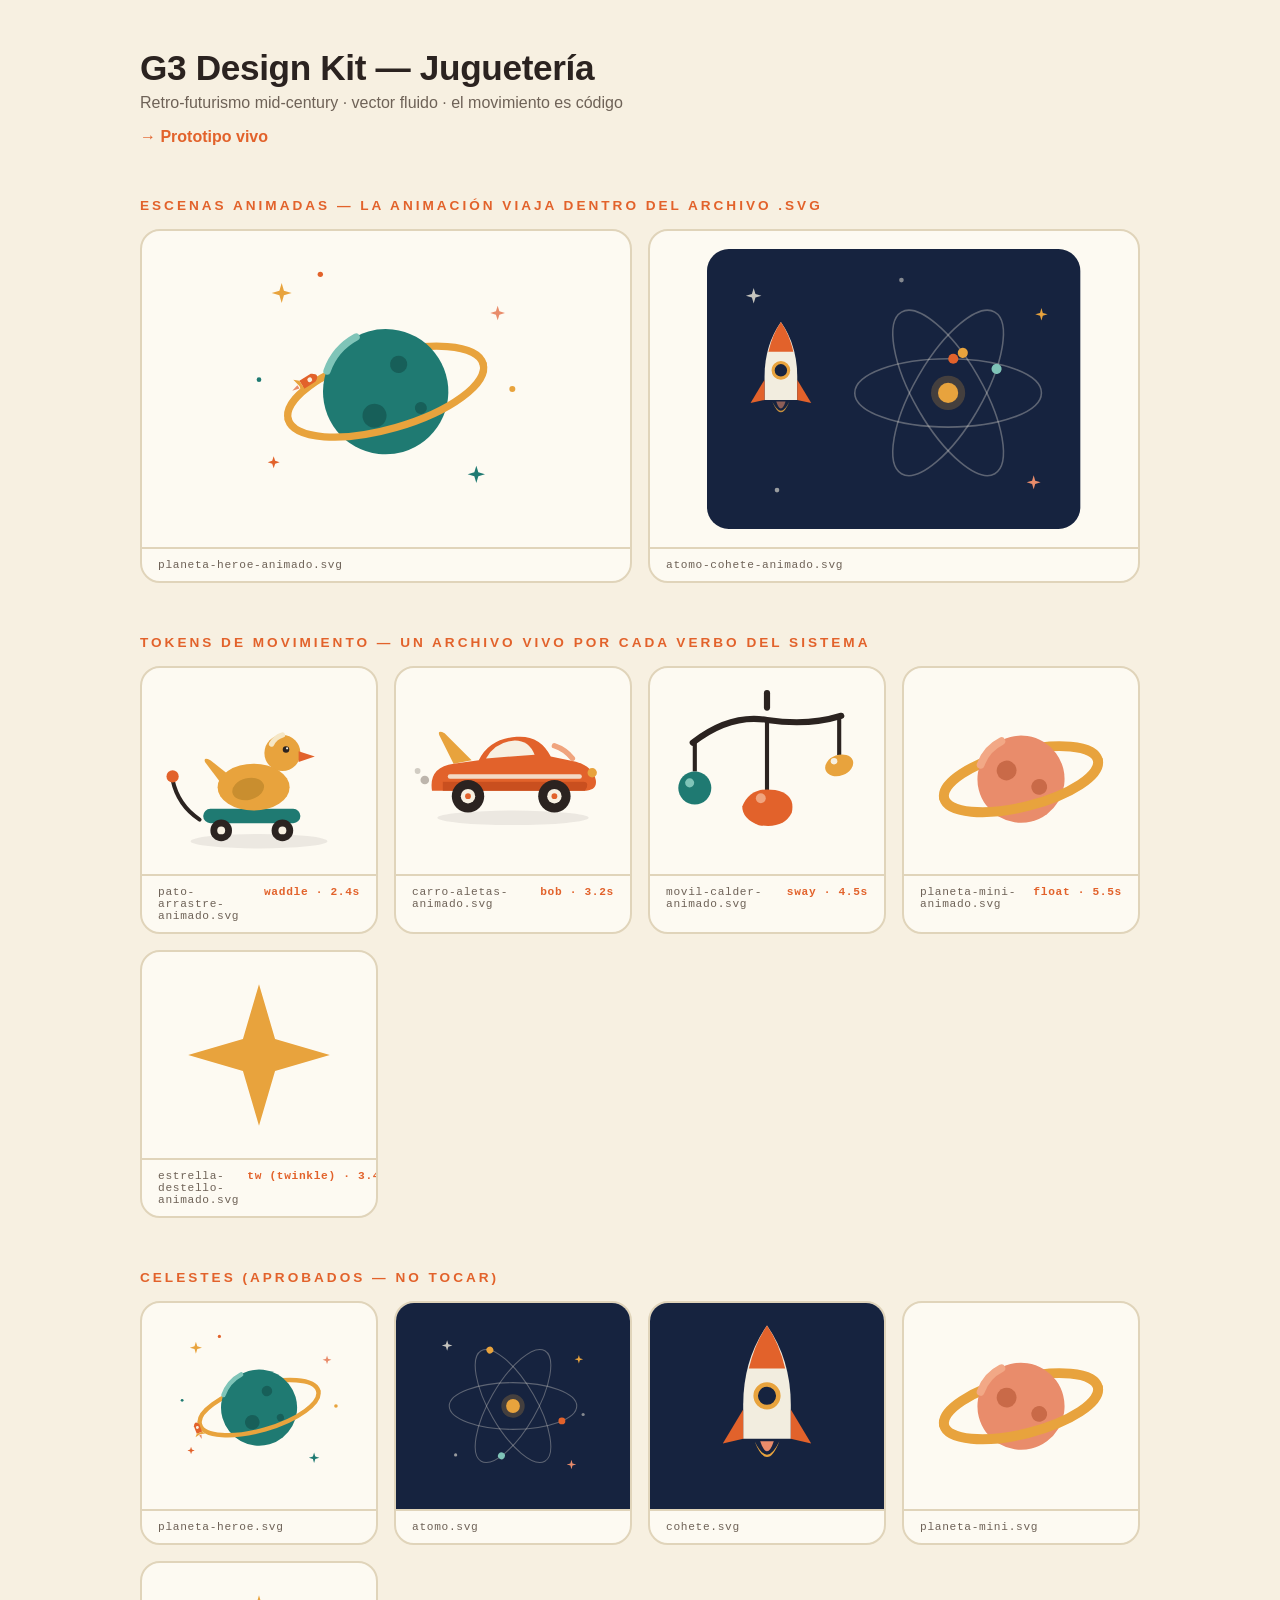
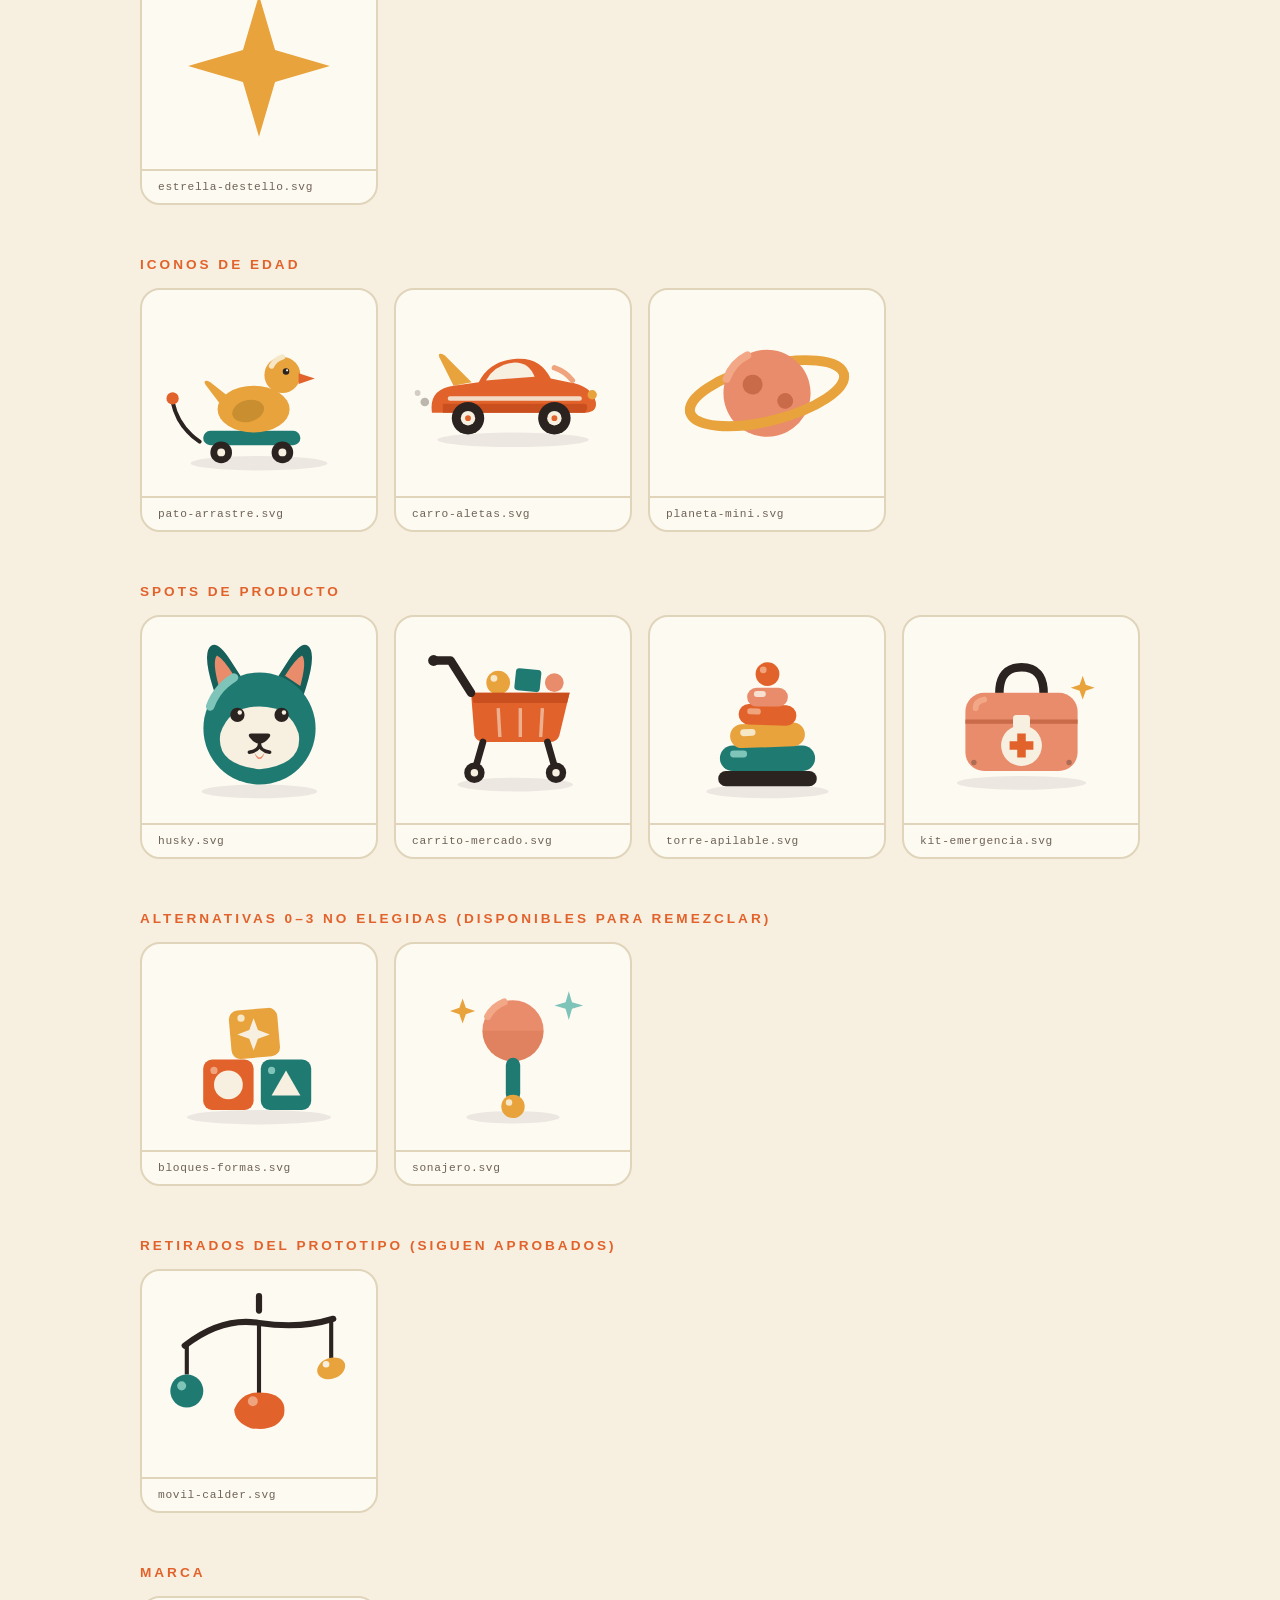
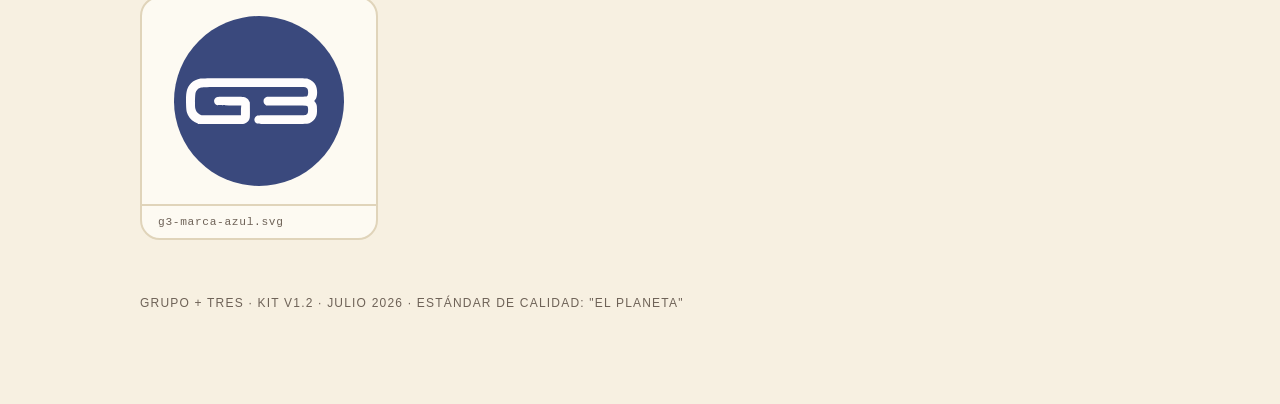
==== commit 2e232218: "feat(kit): v1.2 — living motion-token files (waddle/bob/sway/float/tw), duck promoted to age icon Co" ====
--- a/kit/index.html
+++ b/kit/index.html
@@ -14,7 +14,8 @@
 .art{height:170px;display:flex;align-items:center;justify-content:center;padding:18px}
 .wide .art{height:280px}
 .art svg{max-width:100%;max-height:100%}
-.name{font-family:ui-monospace,Menlo,monospace;font-size:.7rem;letter-spacing:.06em;color:#6E6257;padding:10px 16px;border-top:2px solid #E0D4BA}
+.name{font-family:ui-monospace,Menlo,monospace;font-size:.7rem;letter-spacing:.06em;color:#6E6257;padding:10px 16px;border-top:2px solid #E0D4BA;display:flex;justify-content:space-between;gap:8px}
+.tok{color:#E2622B;font-weight:700;white-space:nowrap}
 .dark .art{background:#16233F}
 footer{margin-top:56px;font-size:.75rem;color:#6E6257;letter-spacing:.1em;text-transform:uppercase;font-family:Futura,"Century Gothic",sans-serif}
 </style></head><body><div class="wrap">
@@ -108,7 +109,75 @@
     </g>
   </g>
 </svg>
-</div><div class="name">atomo-cohete-animado.svg</div></div></div><h2>Celestes (aprobados — no tocar)</h2><div class="grid "><div class="card"><div class="art"><svg viewBox="0 0 440 420" xmlns="http://www.w3.org/2000/svg">
+</div><div class="name">atomo-cohete-animado.svg</div></div></div><h2>Tokens de movimiento — un archivo vivo por cada verbo del sistema</h2><div class="grid"><div class="card"><div class="art"><svg viewBox="0 0 110 90" xmlns="http://www.w3.org/2000/svg">
+  <style>.waddle{transform-box:fill-box;transform-origin:50% 100%;animation:waddle 2.4s ease-in-out infinite}@keyframes waddle{25%{transform:rotate(-3deg)}75%{transform:rotate(3deg)}}@media (prefers-reduced-motion:reduce){*{animation:none!important}}</style>
+  <ellipse cx="55" cy="84" rx="38" ry="4" fill="#2B2320" opacity=".08"/>
+  <path d="M22 72 Q10 64 7 50" fill="none" stroke="#2B2320" stroke-width="2.2" stroke-linecap="round"/>
+  <circle cx="7" cy="48" r="3.4" fill="#E2622B"/>
+  <rect x="24" y="66" width="54" height="8" rx="4" fill="#1F7A72"/>
+  <circle cx="34" cy="78" r="6" fill="#2B2320"/><circle cx="34" cy="78" r="2.2" fill="#F7F0E1"/>
+  <circle cx="68" cy="78" r="6" fill="#2B2320"/><circle cx="68" cy="78" r="2.2" fill="#F7F0E1"/>
+  <g class="waddle">
+    <path d="M34 52 L25 40 Q24 37 28 39 L38 47 Z" fill="#E8A33D"/>
+    <ellipse cx="52" cy="54" rx="20" ry="13" fill="#E8A33D"/>
+    <ellipse cx="49" cy="55" rx="9" ry="6" transform="rotate(-15 49 55)" fill="#C98E2F"/>
+    <circle cx="68" cy="35" r="10" fill="#E8A33D"/>
+    <path d="M62 30 A10 10 0 0 1 68 25" fill="none" stroke="#F6E7C6" stroke-width="3" stroke-linecap="round"/>
+    <path d="M77 34 L86 37 L77 40 Z" fill="#E2622B"/>
+    <circle cx="70" cy="33" r="1.8" fill="#2B2320"/><circle cx="70.6" cy="32.4" r=".6" fill="#F7F0E1"/>
+  </g>
+</svg>
+</div><div class="name">pato-arrastre-animado.svg <span class="tok">waddle · 2.4s</span></div></div><div class="card"><div class="art"><svg viewBox="0 0 110 70" xmlns="http://www.w3.org/2000/svg">
+  <style>.bob{animation:bob 3.2s ease-in-out infinite}@keyframes bob{50%{transform:translateY(-4px)}}@media (prefers-reduced-motion:reduce){*{animation:none!important}}</style>
+  <ellipse cx="55" cy="61" rx="42" ry="4" fill="#2B2320" opacity=".08"/>
+  <g class="bob">
+    <path d="M22 31 L14 15 Q13 12 17 14 L32 29 Z" fill="#E8A33D"/>
+    <path d="M10 46 Q8 33 22 31 L36 29 Q42 17 57 16 Q70 15 76 27 L86 29 Q99 31 101 40 Q102 46 94 46 L16 46 Z" fill="#E2622B"/>
+    <path d="M40 28 Q45 19 56 18 Q64 18 67 26 Z" fill="#F7F0E1"/>
+    <path d="M16 41 L94 41 Q97 41 96 44 L95 46 L16 46 Z" fill="#C94F1F"/>
+    <line x1="20" y1="38" x2="92" y2="38" stroke="#F7F0E1" stroke-width="2.5" stroke-linecap="round" opacity=".85"/>
+    <path d="M78 21 Q84 23 88 28" fill="none" stroke="#F0A47E" stroke-width="3" stroke-linecap="round"/>
+    <circle cx="99" cy="36" r="2.6" fill="#E8A33D"/>
+    <circle cx="6" cy="40" r="2.4" fill="#6E6257" opacity=".45"/>
+    <circle cx="2" cy="35" r="1.6" fill="#6E6257" opacity=".3"/>
+  </g>
+  <circle cx="30" cy="49" r="9" fill="#2B2320"/><circle cx="30" cy="49" r="4" fill="#F7F0E1"/><circle cx="30" cy="49" r="1.6" fill="#E2622B"/>
+  <circle cx="78" cy="49" r="9" fill="#2B2320"/><circle cx="78" cy="49" r="4" fill="#F7F0E1"/><circle cx="78" cy="49" r="1.6" fill="#E2622B"/>
+</svg>
+</div><div class="name">carro-aletas-animado.svg <span class="tok">bob · 3.2s</span></div></div><div class="card"><div class="art"><svg viewBox="0 0 96 80" xmlns="http://www.w3.org/2000/svg">
+  <style>.sway{transform-box:fill-box;transform-origin:top center;animation:sway 4.5s ease-in-out infinite}@keyframes sway{50%{transform:rotate(5deg)}}@media (prefers-reduced-motion:reduce){*{animation:none!important}}</style>
+  <g class="sway">
+    <line x1="48" y1="2" x2="48" y2="9" stroke="#2B2320" stroke-width="3" stroke-linecap="round"/>
+    <path d="M12 26 Q30 12 48 15 Q68 18 84 13" fill="none" stroke="#2B2320" stroke-width="3" stroke-linecap="round"/>
+    <line x1="13" y1="25" x2="13" y2="40" stroke="#2B2320" stroke-width="2"/>
+    <line x1="48" y1="15" x2="48" y2="50" stroke="#2B2320" stroke-width="2"/>
+    <line x1="83" y1="14" x2="83" y2="32" stroke="#2B2320" stroke-width="2"/>
+    <circle cx="13" cy="48" r="8" fill="#1F7A72"/>
+    <circle cx="10.5" cy="45.5" r="2.2" fill="#7FC4B8"/>
+    <path d="M36 57 Q40 47 52 49 Q62 51 60 60 Q56 68 44 66 Q36 63 36 57 Z" fill="#E2622B"/>
+    <circle cx="45" cy="53" r="2.4" fill="#F0A47E"/>
+    <ellipse cx="83" cy="37" rx="7" ry="5" transform="rotate(-20 83 37)" fill="#E8A33D"/>
+    <circle cx="80.5" cy="35" r="1.6" fill="#F7F0E1"/>
+  </g>
+</svg>
+</div><div class="name">movil-calder-animado.svg <span class="tok">sway · 4.5s</span></div></div><div class="card"><div class="art"><svg viewBox="0 0 100 76" xmlns="http://www.w3.org/2000/svg">
+  <style>.float{transform-box:fill-box;transform-origin:center;animation:float 5.5s ease-in-out infinite}@keyframes float{50%{transform:translateY(-9px)}}@media (prefers-reduced-motion:reduce){*{animation:none!important}}</style>
+  <g class="float">
+    <g transform="translate(50,42) rotate(-14)">
+      <path d="M -40 0 A 40 14 0 0 1 40 0" fill="none" stroke="#E8A33D" stroke-width="5" stroke-linecap="round"/>
+      <circle r="22" fill="#E98C6B"/>
+      <circle cx="-6" cy="-6" r="5" fill="#C96A48"/>
+      <circle cx="8" cy="6" r="4" fill="#C96A48"/>
+      <path d="M -18 -12 A 21 21 0 0 1 -5 -21" fill="none" stroke="#F2A886" stroke-width="4" stroke-linecap="round"/>
+      <path d="M -40 0 A 40 14 0 0 0 40 0" fill="none" stroke="#E8A33D" stroke-width="5" stroke-linecap="round"/>
+    </g>
+  </g>
+</svg>
+</div><div class="name">planeta-mini-animado.svg <span class="tok">float · 5.5s</span></div></div><div class="card"><div class="art"><svg viewBox="-18 -18 36 36" xmlns="http://www.w3.org/2000/svg">
+  <style>.tw{transform-box:fill-box;transform-origin:center;animation:tw 3.4s ease-in-out infinite}@keyframes tw{50%{transform:scale(.55) rotate(18deg);opacity:.55}}@media (prefers-reduced-motion:reduce){*{animation:none!important}}</style>
+  <g class="tw"><path d="M0 -15 L3.4 -3.4 L15 0 L3.4 3.4 L0 15 L-3.4 3.4 L-15 0 L-3.4 -3.4 Z" fill="#E8A33D"/></g>
+</svg>
+</div><div class="name">estrella-destello-animado.svg <span class="tok">tw (twinkle) · 3.4s</span></div></div></div><h2>Celestes (aprobados — no tocar)</h2><div class="grid"><div class="card"><div class="art"><svg viewBox="0 0 440 420" xmlns="http://www.w3.org/2000/svg">
   <path transform="translate(64,66)" d="M0 -15 L3.4 -3.4 L15 0 L3.4 3.4 L0 15 L-3.4 3.4 L-15 0 L-3.4 -3.4 Z" fill="#E8A33D"/>
   <path transform="translate(388,96)" d="M0 -11 L2.6 -2.6 L11 0 L2.6 2.6 L0 11 L-2.6 2.6 L-11 0 L-2.6 -2.6 Z" fill="#E98C6B"/>
   <path transform="translate(356,338)" d="M0 -13 L3 -3 L13 0 L3 3 L0 13 L-3 3 L-13 0 L-3 -3 Z" fill="#1F7A72"/>
@@ -179,20 +248,22 @@
 </div><div class="name">planeta-mini.svg</div></div><div class="card"><div class="art"><svg viewBox="-18 -18 36 36" xmlns="http://www.w3.org/2000/svg">
   <path d="M0 -15 L3.4 -3.4 L15 0 L3.4 3.4 L0 15 L-3.4 3.4 L-15 0 L-3.4 -3.4 Z" fill="#E8A33D"/>
 </svg>
-</div><div class="name">estrella-destello.svg</div></div></div><h2>Iconos de edad</h2><div class="grid "><div class="card"><div class="art"><svg viewBox="0 0 96 80" xmlns="http://www.w3.org/2000/svg">
-  <line x1="48" y1="2" x2="48" y2="9" stroke="#2B2320" stroke-width="3" stroke-linecap="round"/>
-  <path d="M12 26 Q30 12 48 15 Q68 18 84 13" fill="none" stroke="#2B2320" stroke-width="3" stroke-linecap="round"/>
-  <line x1="13" y1="25" x2="13" y2="40" stroke="#2B2320" stroke-width="2"/>
-  <line x1="48" y1="15" x2="48" y2="50" stroke="#2B2320" stroke-width="2"/>
-  <line x1="83" y1="14" x2="83" y2="32" stroke="#2B2320" stroke-width="2"/>
-  <circle cx="13" cy="48" r="8" fill="#1F7A72"/>
-  <circle cx="10.5" cy="45.5" r="2.2" fill="#7FC4B8"/>
-  <path d="M36 57 Q40 47 52 49 Q62 51 60 60 Q56 68 44 66 Q36 63 36 57 Z" fill="#E2622B"/>
-  <circle cx="45" cy="53" r="2.4" fill="#F0A47E"/>
-  <ellipse cx="83" cy="37" rx="7" ry="5" transform="rotate(-20 83 37)" fill="#E8A33D"/>
-  <circle cx="80.5" cy="35" r="1.6" fill="#F7F0E1"/>
-</svg>
-</div><div class="name">movil-calder.svg</div></div><div class="card"><div class="art"><svg viewBox="0 0 110 70" xmlns="http://www.w3.org/2000/svg">
+</div><div class="name">estrella-destello.svg</div></div></div><h2>Iconos de edad</h2><div class="grid"><div class="card"><div class="art"><svg viewBox="0 0 110 90" xmlns="http://www.w3.org/2000/svg">
+  <ellipse cx="55" cy="84" rx="38" ry="4" fill="#2B2320" opacity=".08"/>
+  <path d="M22 72 Q10 64 7 50" fill="none" stroke="#2B2320" stroke-width="2.2" stroke-linecap="round"/>
+  <circle cx="7" cy="48" r="3.4" fill="#E2622B"/>
+  <rect x="24" y="66" width="54" height="8" rx="4" fill="#1F7A72"/>
+  <circle cx="34" cy="78" r="6" fill="#2B2320"/><circle cx="34" cy="78" r="2.2" fill="#F7F0E1"/>
+  <circle cx="68" cy="78" r="6" fill="#2B2320"/><circle cx="68" cy="78" r="2.2" fill="#F7F0E1"/>
+  <path d="M34 52 L25 40 Q24 37 28 39 L38 47 Z" fill="#E8A33D"/>
+  <ellipse cx="52" cy="54" rx="20" ry="13" fill="#E8A33D"/>
+  <ellipse cx="49" cy="55" rx="9" ry="6" transform="rotate(-15 49 55)" fill="#C98E2F"/>
+  <circle cx="68" cy="35" r="10" fill="#E8A33D"/>
+  <path d="M62 30 A10 10 0 0 1 68 25" fill="none" stroke="#F6E7C6" stroke-width="3" stroke-linecap="round"/>
+  <path d="M77 34 L86 37 L77 40 Z" fill="#E2622B"/>
+  <circle cx="70" cy="33" r="1.8" fill="#2B2320"/><circle cx="70.6" cy="32.4" r=".6" fill="#F7F0E1"/>
+</svg>
+</div><div class="name">pato-arrastre.svg</div></div><div class="card"><div class="art"><svg viewBox="0 0 110 70" xmlns="http://www.w3.org/2000/svg">
   <ellipse cx="55" cy="61" rx="42" ry="4" fill="#2B2320" opacity=".08"/>
   <path d="M22 31 L14 15 Q13 12 17 14 L32 29 Z" fill="#E8A33D"/>
   <path d="M10 46 Q8 33 22 31 L36 29 Q42 17 57 16 Q70 15 76 27 L86 29 Q99 31 101 40 Q102 46 94 46 L16 46 Z" fill="#E2622B"/>
@@ -206,7 +277,17 @@
   <circle cx="30" cy="49" r="9" fill="#2B2320"/><circle cx="30" cy="49" r="4" fill="#F7F0E1"/><circle cx="30" cy="49" r="1.6" fill="#E2622B"/>
   <circle cx="78" cy="49" r="9" fill="#2B2320"/><circle cx="78" cy="49" r="4" fill="#F7F0E1"/><circle cx="78" cy="49" r="1.6" fill="#E2622B"/>
 </svg>
-</div><div class="name">carro-aletas.svg</div></div></div><h2>Spots de producto</h2><div class="grid "><div class="card"><div class="art"><svg viewBox="0 0 110 100" xmlns="http://www.w3.org/2000/svg">
+</div><div class="name">carro-aletas.svg</div></div><div class="card"><div class="art"><svg viewBox="0 0 100 76" xmlns="http://www.w3.org/2000/svg">
+  <g transform="translate(50,38) rotate(-14)">
+    <path d="M -40 0 A 40 14 0 0 1 40 0" fill="none" stroke="#E8A33D" stroke-width="5" stroke-linecap="round"/>
+    <circle r="22" fill="#E98C6B"/>
+    <circle cx="-6" cy="-6" r="5" fill="#C96A48"/>
+    <circle cx="8" cy="6" r="4" fill="#C96A48"/>
+    <path d="M -18 -12 A 21 21 0 0 1 -5 -21" fill="none" stroke="#F2A886" stroke-width="4" stroke-linecap="round"/>
+    <path d="M -40 0 A 40 14 0 0 0 40 0" fill="none" stroke="#E8A33D" stroke-width="5" stroke-linecap="round"/>
+  </g>
+</svg>
+</div><div class="name">planeta-mini.svg</div></div></div><h2>Spots de producto</h2><div class="grid"><div class="card"><div class="art"><svg viewBox="0 0 110 100" xmlns="http://www.w3.org/2000/svg">
   <ellipse cx="55" cy="92" rx="34" ry="4" fill="#2B2320" opacity=".08"/>
   <path d="M30 38 Q20 10 27 6 Q31 4 38 15 L47 29 Z" fill="#175F59"/>
   <path d="M31 30 Q27 15 30 12 Q34 14 40 24 Z" fill="#E98C6B"/>
@@ -264,22 +345,7 @@
   <path d="M52.5 58 L57.5 58 L57.5 62.5 L62 62.5 L62 67.5 L57.5 67.5 L57.5 72 L52.5 72 L52.5 67.5 L48 67.5 L48 62.5 L52.5 62.5 Z" fill="#E2622B"/>
   <path d="M91 24 L92.8 29.2 L98 31 L92.8 32.8 L91 38 L89.2 32.8 L84 31 L89.2 29.2 Z" fill="#E8A33D"/>
 </svg>
-</div><div class="name">kit-emergencia.svg</div></div></div><h2>Alternativas 0–3 (elegir o remezclar — el móvil lee un poco navideño)</h2><div class="grid "><div class="card"><div class="art"><svg viewBox="0 0 110 90" xmlns="http://www.w3.org/2000/svg">
-  <ellipse cx="55" cy="84" rx="38" ry="4" fill="#2B2320" opacity=".08"/>
-  <path d="M22 72 Q10 64 7 50" fill="none" stroke="#2B2320" stroke-width="2.2" stroke-linecap="round"/>
-  <circle cx="7" cy="48" r="3.4" fill="#E2622B"/>
-  <rect x="24" y="66" width="54" height="8" rx="4" fill="#1F7A72"/>
-  <circle cx="34" cy="78" r="6" fill="#2B2320"/><circle cx="34" cy="78" r="2.2" fill="#F7F0E1"/>
-  <circle cx="68" cy="78" r="6" fill="#2B2320"/><circle cx="68" cy="78" r="2.2" fill="#F7F0E1"/>
-  <path d="M34 52 L25 40 Q24 37 28 39 L38 47 Z" fill="#E8A33D"/>
-  <ellipse cx="52" cy="54" rx="20" ry="13" fill="#E8A33D"/>
-  <ellipse cx="49" cy="55" rx="9" ry="6" transform="rotate(-15 49 55)" fill="#C98E2F"/>
-  <circle cx="68" cy="35" r="10" fill="#E8A33D"/>
-  <path d="M62 30 A10 10 0 0 1 68 25" fill="none" stroke="#F6E7C6" stroke-width="3" stroke-linecap="round"/>
-  <path d="M77 34 L86 37 L77 40 Z" fill="#E2622B"/>
-  <circle cx="70" cy="33" r="1.8" fill="#2B2320"/><circle cx="70.6" cy="32.4" r=".6" fill="#F7F0E1"/>
-</svg>
-</div><div class="name">pato-arrastre.svg</div></div><div class="card"><div class="art"><svg viewBox="0 0 110 90" xmlns="http://www.w3.org/2000/svg">
+</div><div class="name">kit-emergencia.svg</div></div></div><h2>Alternativas 0–3 no elegidas (disponibles para remezclar)</h2><div class="grid"><div class="card"><div class="art"><svg viewBox="0 0 110 90" xmlns="http://www.w3.org/2000/svg">
   <ellipse cx="55" cy="84" rx="40" ry="4" fill="#2B2320" opacity=".08"/>
   <rect x="24" y="52" width="28" height="28" rx="5" fill="#E2622B"/>
   <circle cx="38" cy="66" r="8" fill="#F7F0E1"/>
@@ -302,12 +368,25 @@
   <circle cx="55" cy="78" r="6.5" fill="#E8A33D"/>
   <circle cx="52.8" cy="75.8" r="1.8" fill="#F6E7C6"/>
 </svg>
-</div><div class="name">sonajero.svg</div></div></div><h2>Marca</h2><div class="grid "><div class="card"><div class="art"><svg viewBox="540 0 640 640" xmlns="http://www.w3.org/2000/svg">
+</div><div class="name">sonajero.svg</div></div></div><h2>Retirados del prototipo (siguen aprobados)</h2><div class="grid"><div class="card"><div class="art"><svg viewBox="0 0 96 80" xmlns="http://www.w3.org/2000/svg">
+  <line x1="48" y1="2" x2="48" y2="9" stroke="#2B2320" stroke-width="3" stroke-linecap="round"/>
+  <path d="M12 26 Q30 12 48 15 Q68 18 84 13" fill="none" stroke="#2B2320" stroke-width="3" stroke-linecap="round"/>
+  <line x1="13" y1="25" x2="13" y2="40" stroke="#2B2320" stroke-width="2"/>
+  <line x1="48" y1="15" x2="48" y2="50" stroke="#2B2320" stroke-width="2"/>
+  <line x1="83" y1="14" x2="83" y2="32" stroke="#2B2320" stroke-width="2"/>
+  <circle cx="13" cy="48" r="8" fill="#1F7A72"/>
+  <circle cx="10.5" cy="45.5" r="2.2" fill="#7FC4B8"/>
+  <path d="M36 57 Q40 47 52 49 Q62 51 60 60 Q56 68 44 66 Q36 63 36 57 Z" fill="#E2622B"/>
+  <circle cx="45" cy="53" r="2.4" fill="#F0A47E"/>
+  <ellipse cx="83" cy="37" rx="7" ry="5" transform="rotate(-20 83 37)" fill="#E8A33D"/>
+  <circle cx="80.5" cy="35" r="1.6" fill="#F7F0E1"/>
+</svg>
+</div><div class="name">movil-calder.svg</div></div></div><h2>Marca</h2><div class="grid"><div class="card"><div class="art"><svg viewBox="540 0 640 640" xmlns="http://www.w3.org/2000/svg">
   <circle cx="860" cy="320" r="320" fill="#3A497D"/>
   <g transform="translate(0,640) scale(0.1,-0.1)">
     <path fill="#FFFDFD" d="M6398 4050 c-135 -23 -268 -90 -358 -180 -154 -154 -197 -329 -187 -755 6 -259 18 -328 83 -463 61 -127 198 -242 354 -295 65 -22 68 -22 884 -25 725 -2 825 -1 873 13 111 32 181 106 203 211 7 35 10 150 8 322 l-3 267 -29 58 c-19 41 -42 69 -75 92 -87 63 -104 65 -632 65 -472 0 -475 0 -519 -22 -115 -58 -123 -203 -17 -282 28 -20 40 -21 489 -24 l461 -3 -7 -61 c-3 -33 -6 -117 -6 -185 l0 -124 -742 3 -743 3 -63 29 c-96 44 -149 116 -172 231 -18 93 -9 525 13 590 19 59 73 126 128 161 90 57 -13 54 2069 54 1875 0 1916 -1 1958 -20 57 -26 81 -78 82 -177 0 -87 -22 -150 -57 -164 -14 -5 -334 -9 -757 -9 l-732 0 -44 -22 c-59 -31 -82 -65 -88 -131 -5 -65 12 -104 65 -144 l36 -28 762 -5 c614 -4 765 -8 778 -18 28 -24 40 -80 35 -172 -5 -97 -18 -128 -71 -160 -31 -19 -58 -20 -922 -20 -845 0 -892 -1 -931 -19 -103 -47 -131 -174 -56 -255 55 -58 13 -56 990 -56 570 0 919 4 953 10 119 23 227 95 293 195 67 100 79 150 80 325 0 174 -8 206 -69 290 l-36 49 35 46 c45 58 66 127 73 240 7 107 -14 230 -53 312 -54 113 -176 211 -303 245 -61 16 -204 17 -2026 16 -1078 0 -1981 -4 -2007 -8z"/>
   </g>
 </svg>
 </div><div class="name">g3-marca-azul.svg</div></div></div>
-<footer>Grupo + Tres · kit v1.1 · Julio 2026 · estándar de calidad: "el planeta"</footer>
+<footer>Grupo + Tres · kit v1.2 · Julio 2026 · estándar de calidad: "el planeta"</footer>
 </div></body></html>
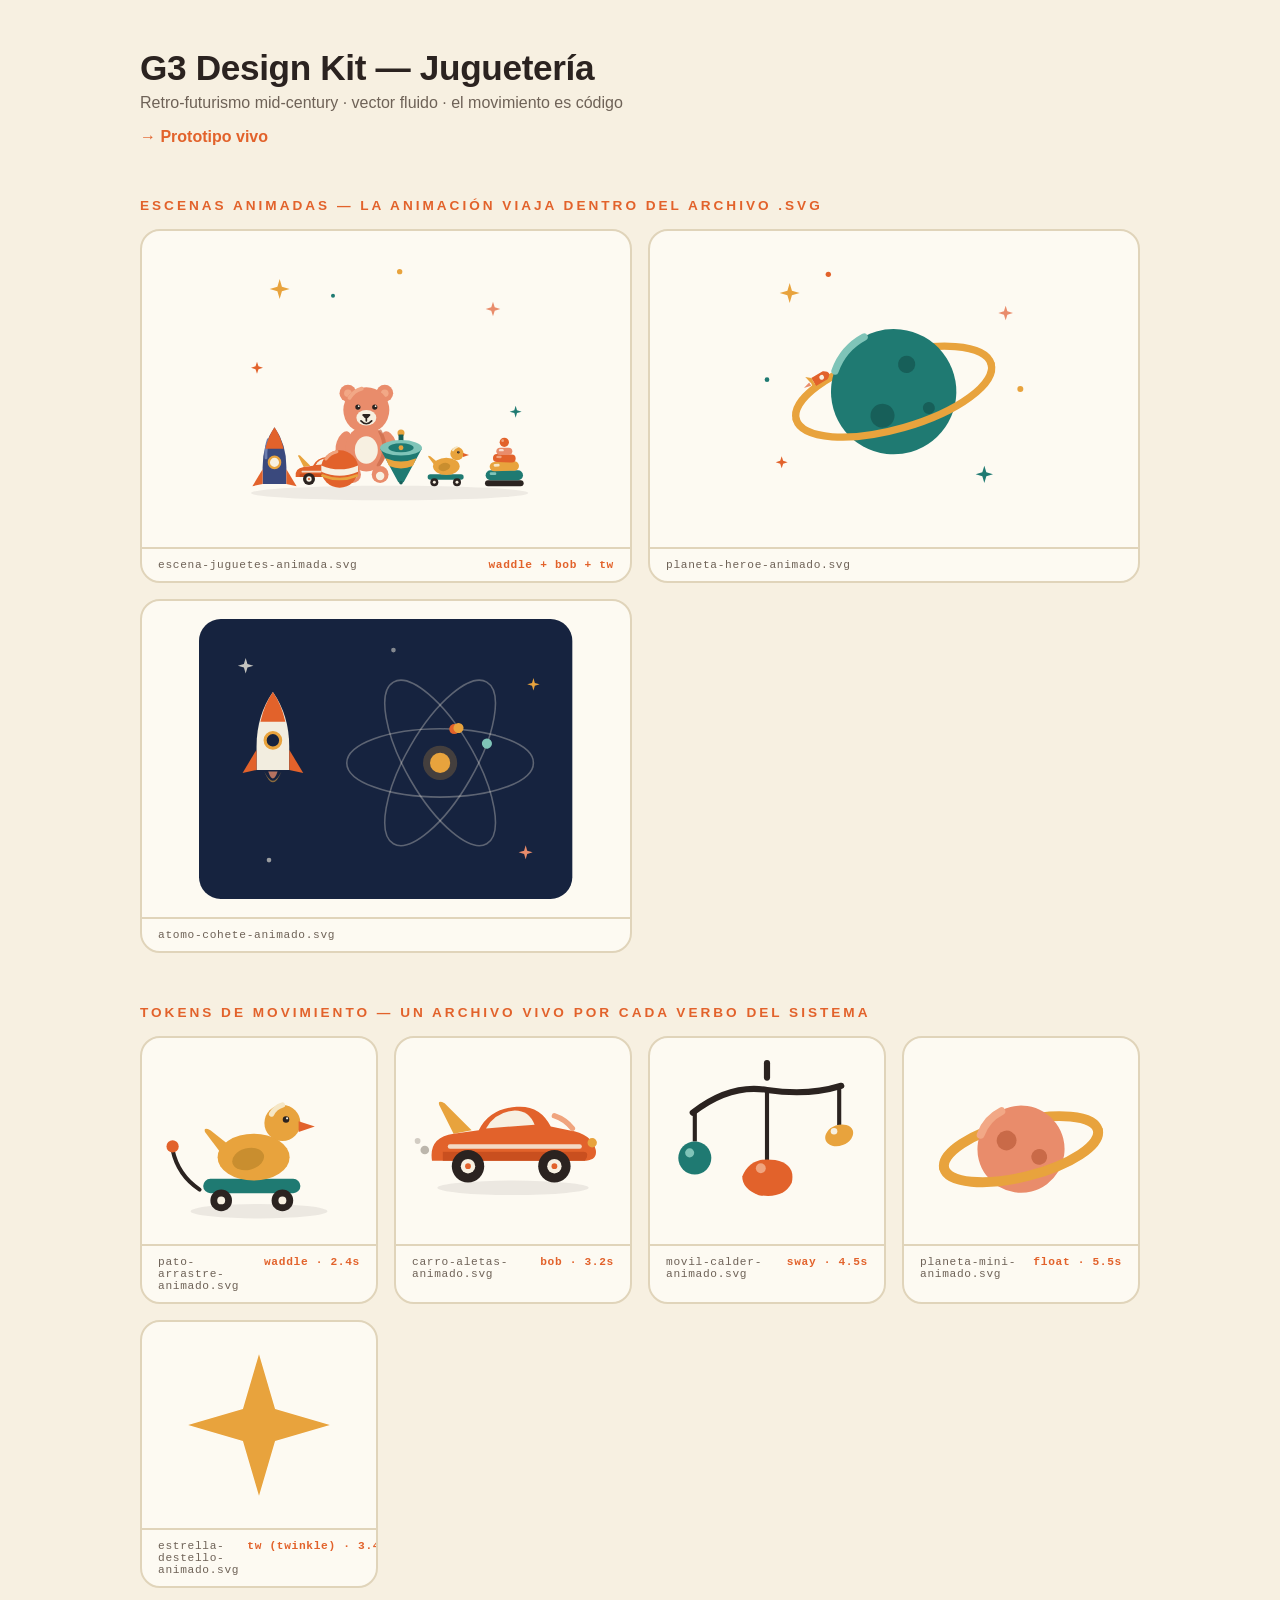
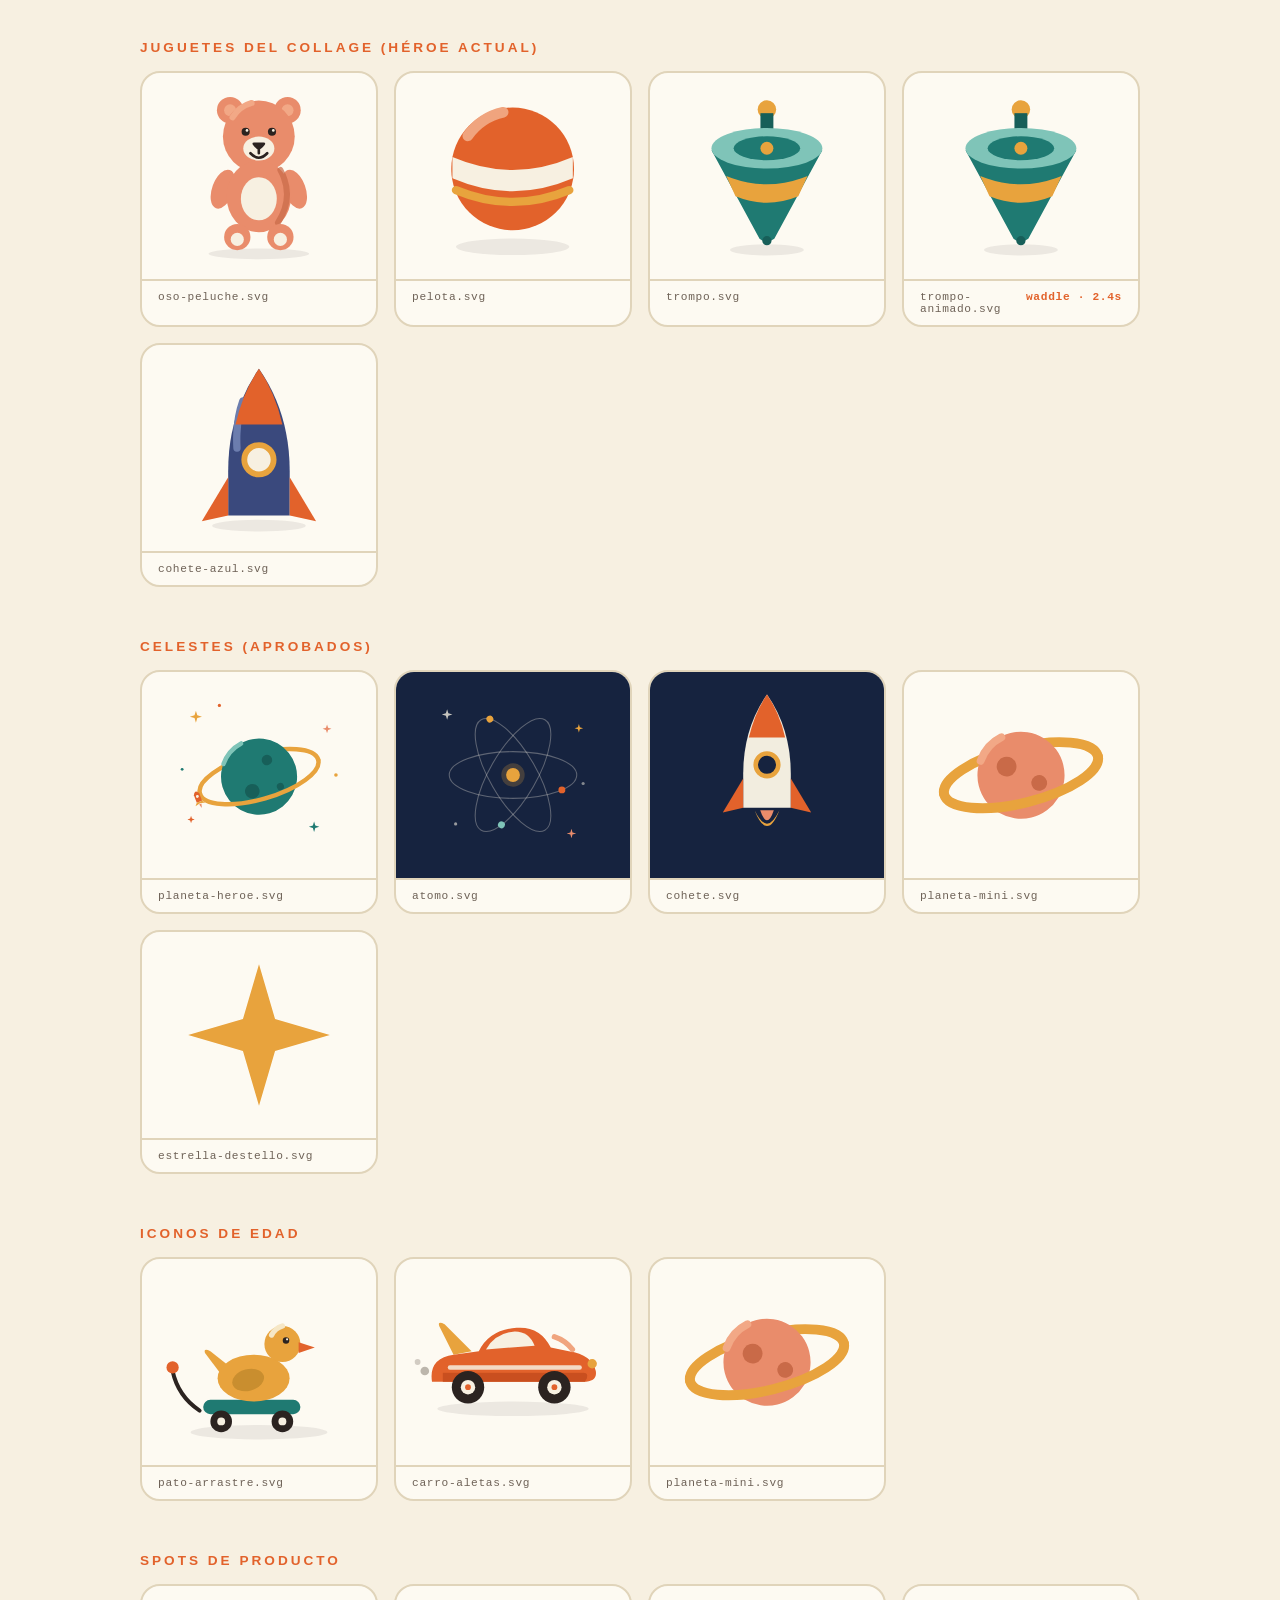
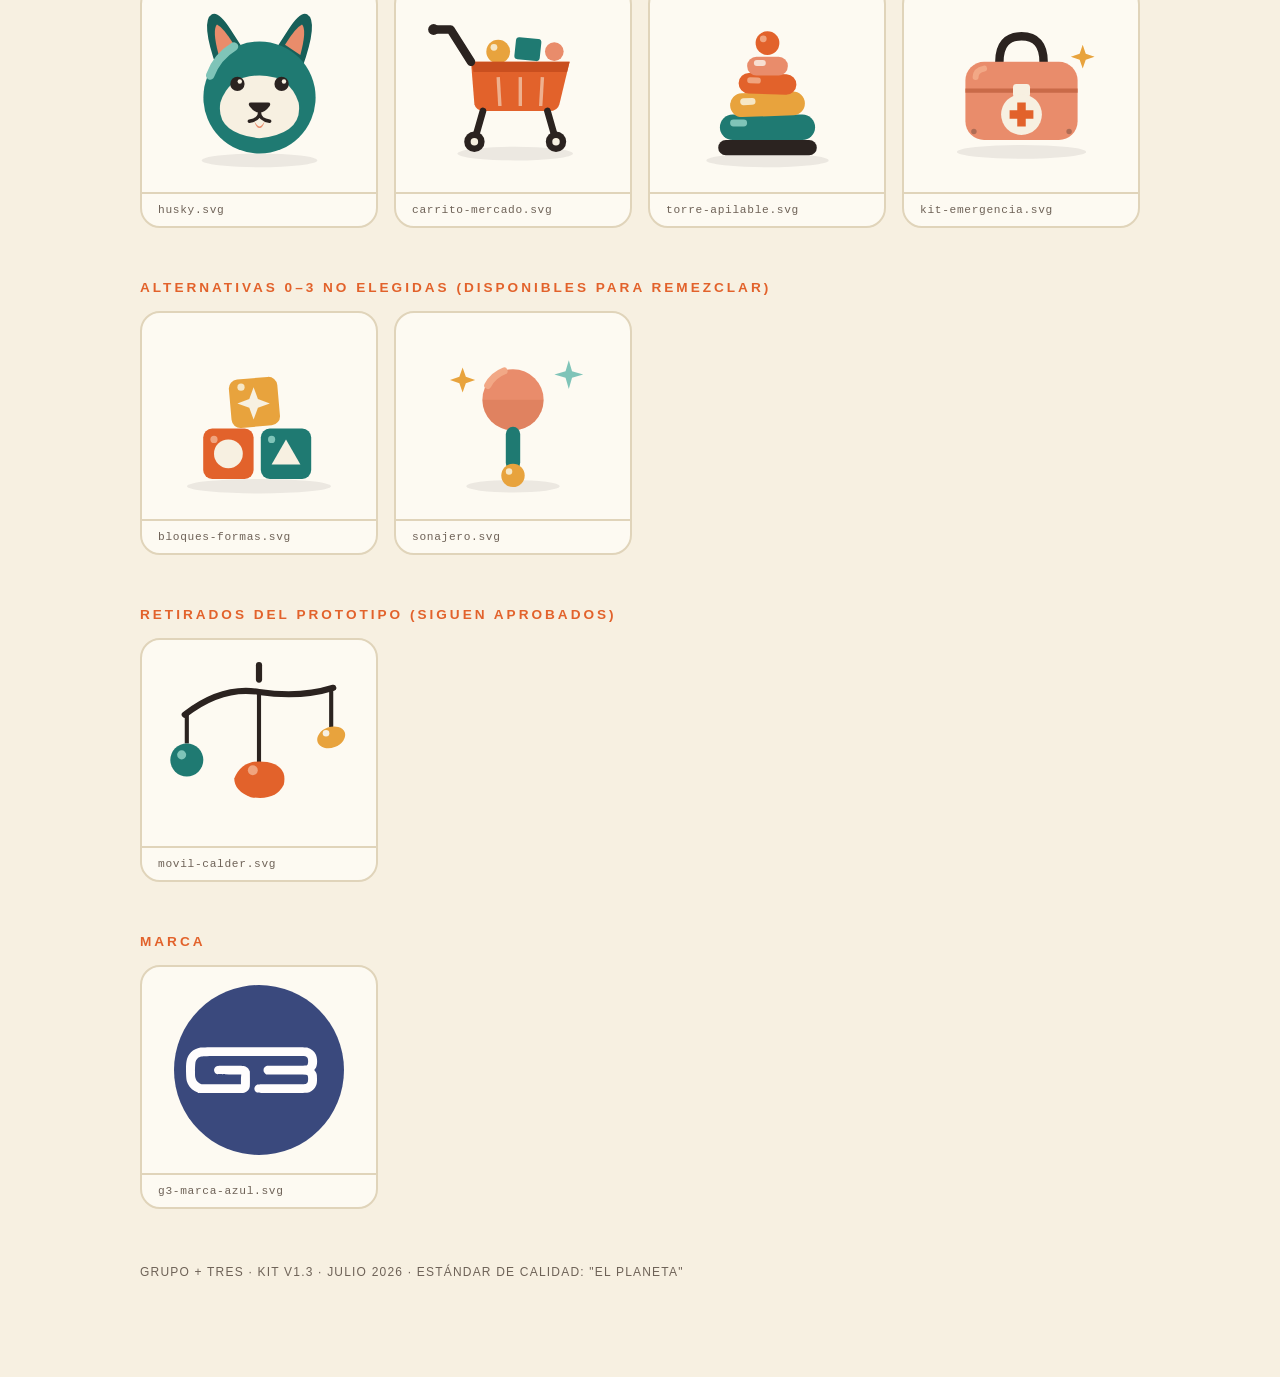
==== commit f2d606e3: "feat(kit): v1.3 — animated toy-collage scene + collage toys (oso, pelota, trompo, cohete-azul) Co-Au" ====
--- a/kit/index.html
+++ b/kit/index.html
@@ -22,7 +22,109 @@
 <h1>G3 Design Kit — Juguetería</h1>
 <p class="sub">Retro-futurismo mid-century · vector fluido · el movimiento es código</p>
 <p class="links"><a href="https://manulopez-bk.github.io/g3-prototypes/">→ Prototipo vivo</a></p>
-<h2>Escenas animadas — la animación viaja dentro del archivo .svg</h2><div class="grid wide"><div class="card"><div class="art"><svg viewBox="0 0 440 420" xmlns="http://www.w3.org/2000/svg">
+<h2>Escenas animadas — la animación viaja dentro del archivo .svg</h2><div class="grid wide"><div class="card"><div class="art"><svg viewBox="0 0 460 420" xmlns="http://www.w3.org/2000/svg">
+  <style>
+    .tw{transform-box:fill-box;transform-origin:center;animation:tw 3.4s ease-in-out infinite;animation-delay:var(--d,0s)}
+    @keyframes tw{50%{transform:scale(.55) rotate(18deg);opacity:.55}}
+    .bob{animation:bob 3.2s ease-in-out infinite}
+    @keyframes bob{50%{transform:translateY(-4px)}}
+    .waddle{transform-box:fill-box;transform-origin:50% 100%;animation:waddle 2.4s ease-in-out infinite}
+    @keyframes waddle{25%{transform:rotate(-3deg)}75%{transform:rotate(3deg)}}
+    @media (prefers-reduced-motion:reduce){*{animation:none!important}}
+  </style>
+  <g class="tw" style="--d:0s"><path transform="translate(70,60)" d="M0 -15 L3.4 -3.4 L15 0 L3.4 3.4 L0 15 L-3.4 3.4 L-15 0 L-3.4 -3.4 Z" fill="#E8A33D"/></g>
+  <g class="tw" style="--d:1.1s"><path transform="translate(390,90)" d="M0 -11 L2.6 -2.6 L11 0 L2.6 2.6 L0 11 L-2.6 2.6 L-11 0 L-2.6 -2.6 Z" fill="#E98C6B"/></g>
+  <g class="tw" style="--d:2s"><path transform="translate(424,244)" d="M0 -9 L2 -2 L9 0 L2 2 L0 9 L-2 2 L-9 0 L-2 -2 Z" fill="#1F7A72"/></g>
+  <g class="tw" style="--d:.6s"><path transform="translate(36,178)" d="M0 -9 L2.2 -2.2 L9 0 L2.2 2.2 L0 9 L-2.2 2.2 L-9 0 L-2.2 -2.2 Z" fill="#E2622B"/></g>
+  <circle cx="250" cy="34" r="4" fill="#E8A33D"/>
+  <circle cx="150" cy="70" r="3" fill="#1F7A72"/>
+  <ellipse cx="235" cy="366" rx="208" ry="11" fill="#2B2320" opacity=".07"/>
+  <g transform="translate(24,264) scale(.85)">
+    <path d="M45 4 Q66 34 66 74 L66 104 L24 104 L24 74 Q24 34 45 4 Z" fill="#3A497D"/>
+    <path d="M30 58 Q29 40 34 26" fill="none" stroke="#6C7DAE" stroke-width="5" stroke-linecap="round"/>
+    <path d="M45 4 Q56 20 61 42 L29 42 Q34 20 45 4 Z" fill="#E2622B"/>
+    <circle cx="45" cy="66" r="10" fill="#F7F0E1" stroke="#E8A33D" stroke-width="4"/>
+    <path d="M24 78 L6 108 L24 104 Z" fill="#E2622B"/>
+    <path d="M66 78 L84 108 L66 104 Z" fill="#E2622B"/>
+  </g>
+  <g transform="translate(352,267)">
+    <rect x="26" y="80" width="58" height="9" rx="4.5" fill="#2B2320"/>
+    <rect x="27" y="65" width="56" height="15" rx="7.5" fill="#1F7A72"/>
+    <rect x="33" y="68" width="10" height="4" rx="2" fill="#7FC4B8"/>
+    <rect x="33" y="52" width="44" height="14" rx="7" transform="rotate(-2 55 59)" fill="#E8A33D"/>
+    <rect x="39" y="55" width="9" height="4" rx="2" transform="rotate(-2 55 59)" fill="#F6E7C6"/>
+    <rect x="38" y="41" width="34" height="12" rx="6" transform="rotate(2 55 47)" fill="#E2622B"/>
+    <rect x="43" y="43.5" width="8" height="3.5" rx="1.75" transform="rotate(2 55 47)" fill="#F0A47E"/>
+    <rect x="43" y="31" width="24" height="11" rx="5.5" fill="#E98C6B"/>
+    <rect x="47" y="33" width="7" height="3.5" rx="1.75" fill="#F7DFD2"/>
+    <circle cx="55" cy="23" r="7" fill="#E2622B"/>
+    <circle cx="52.5" cy="20.5" r="2" fill="#F0A47E"/>
+  </g>
+  <g transform="translate(200,290) scale(1.15)">
+    <circle cx="-24" cy="-64" r="11" fill="#E98C6B"/><circle cx="-24" cy="-64" r="5" fill="#F2A886"/>
+    <circle cx="24" cy="-64" r="11" fill="#E98C6B"/><circle cx="24" cy="-64" r="5" fill="#F2A886"/>
+    <circle cx="0" cy="-42" r="30" fill="#E98C6B"/>
+    <path d="M -22 -58 A 28 28 0 0 1 -6 -70" fill="none" stroke="#F2A886" stroke-width="5" stroke-linecap="round"/>
+    <ellipse cx="-30" cy="2" rx="9" ry="17" transform="rotate(20 -30 2)" fill="#E98C6B"/>
+    <ellipse cx="30" cy="2" rx="9" ry="17" transform="rotate(-20 30 2)" fill="#E98C6B"/>
+    <ellipse cx="0" cy="8" rx="27" ry="30" fill="#E98C6B"/>
+    <path d="M 18 -14 Q 30 8 16 30" fill="none" stroke="#C96A48" stroke-width="5" stroke-linecap="round" opacity=".7"/>
+    <ellipse cx="0" cy="10" rx="15" ry="18" fill="#F7F0E1"/>
+    <ellipse cx="0" cy="-32" rx="13" ry="10" fill="#F7F0E1"/>
+    <path d="M -4 -37 L 4 -37 Q 6 -37 5 -35 Q 2 -31 0 -31 Q -2 -31 -5 -35 Q -6 -37 -4 -37 Z" fill="#2B2320"/>
+    <path d="M 0 -31 L 0 -28 M -7 -28 Q 0 -20.5 7 -28" fill="none" stroke="#2B2320" stroke-width="2.2" stroke-linecap="round"/>
+    <circle cx="-11" cy="-46" r="3.4" fill="#2B2320"/><circle cx="-9.9" cy="-47.1" r="1.1" fill="#F7F0E1"/>
+    <circle cx="11" cy="-46" r="3.4" fill="#2B2320"/><circle cx="12.1" cy="-47.1" r="1.1" fill="#F7F0E1"/>
+    <circle cx="-18" cy="42" r="11" fill="#E98C6B"/><circle cx="-18" cy="44" r="5.5" fill="#F7F0E1"/>
+    <circle cx="18" cy="42" r="11" fill="#E98C6B"/><circle cx="18" cy="44" r="5.5" fill="#F7F0E1"/>
+  </g>
+  <g transform="translate(84,296)">
+    <g class="bob">
+      <path d="M22 31 L14 15 Q13 12 17 14 L32 29 Z" fill="#E8A33D"/>
+      <path d="M10 46 Q8 33 22 31 L36 29 Q42 17 57 16 Q70 15 76 27 L86 29 Q99 31 101 40 Q102 46 94 46 L16 46 Z" fill="#E2622B"/>
+      <path d="M40 28 Q45 19 56 18 Q64 18 67 26 Z" fill="#F7F0E1"/>
+      <path d="M16 41 L94 41 Q97 41 96 44 L95 46 L16 46 Z" fill="#C94F1F"/>
+      <line x1="20" y1="38" x2="92" y2="38" stroke="#F7F0E1" stroke-width="2.5" stroke-linecap="round" opacity=".85"/>
+      <path d="M78 21 Q84 23 88 28" fill="none" stroke="#F0A47E" stroke-width="3" stroke-linecap="round"/>
+      <circle cx="99" cy="36" r="2.6" fill="#E8A33D"/>
+    </g>
+    <circle cx="30" cy="49" r="9" fill="#2B2320"/><circle cx="30" cy="49" r="4" fill="#F7F0E1"/><circle cx="30" cy="49" r="1.6" fill="#E2622B"/>
+    <circle cx="78" cy="49" r="9" fill="#2B2320"/><circle cx="78" cy="49" r="4" fill="#F7F0E1"/><circle cx="78" cy="49" r="1.6" fill="#E2622B"/>
+  </g>
+  <g transform="translate(268,272)">
+    <rect x="24" y="66" width="54" height="8" rx="4" fill="#1F7A72"/>
+    <circle cx="34" cy="78" r="6" fill="#2B2320"/><circle cx="34" cy="78" r="2.2" fill="#F7F0E1"/>
+    <circle cx="68" cy="78" r="6" fill="#2B2320"/><circle cx="68" cy="78" r="2.2" fill="#F7F0E1"/>
+    <g class="waddle">
+      <path d="M34 52 L25 40 Q24 37 28 39 L38 47 Z" fill="#E8A33D"/>
+      <ellipse cx="52" cy="54" rx="20" ry="13" fill="#E8A33D"/>
+      <ellipse cx="49" cy="55" rx="9" ry="6" transform="rotate(-15 49 55)" fill="#C98E2F"/>
+      <circle cx="68" cy="35" r="10" fill="#E8A33D"/>
+      <path d="M62 30 A10 10 0 0 1 68 25" fill="none" stroke="#F6E7C6" stroke-width="3" stroke-linecap="round"/>
+      <path d="M77 34 L86 37 L77 40 Z" fill="#E2622B"/>
+      <circle cx="70" cy="33" r="1.8" fill="#2B2320"/><circle cx="70.6" cy="32.4" r=".6" fill="#F7F0E1"/>
+    </g>
+  </g>
+  <g transform="translate(160,330) scale(1.08)">
+    <circle r="26" fill="#E2622B"/>
+    <path d="M -25.5 -5 Q 0 6 25.5 -5 L 25.5 4 Q 0 15 -25.5 4 Z" fill="#F7F0E1"/>
+    <path d="M -24 9 Q 0 19 24 9" stroke="#E8A33D" stroke-width="3.5" fill="none" stroke-linecap="round"/>
+    <path d="M -19 -14 A 25 25 0 0 1 -4 -24" stroke="#F0A47E" stroke-width="4.5" fill="none" stroke-linecap="round"/>
+  </g>
+  <g transform="translate(252,314) scale(1.05)">
+    <g class="waddle">
+      <circle cx="0" cy="-36" r="5" fill="#E8A33D"/>
+      <rect x="-3.5" y="-34" width="7" height="10" fill="#175F59"/>
+      <path d="M -30 -14 Q 0 -4 30 -14 L 4 34 Q 0 37 -4 34 Z" fill="#1F7A72"/>
+      <ellipse cx="0" cy="-15" rx="30" ry="11" fill="#7FC4B8"/>
+      <ellipse cx="0" cy="-15" rx="18" ry="6.5" fill="#1F7A72"/>
+      <circle cx="0" cy="-15" r="3.5" fill="#E8A33D"/>
+      <path d="M -22 0 Q 0 9 22 0 L 17 11 Q 0 18 -17 11 Z" fill="#E8A33D"/>
+      <circle cx="0" cy="35" r="2.5" fill="#175F59"/>
+    </g>
+  </g>
+</svg>
+</div><div class="name">escena-juguetes-animada.svg <span class="tok">waddle + bob + tw</span></div></div><div class="card"><div class="art"><svg viewBox="0 0 440 420" xmlns="http://www.w3.org/2000/svg">
   <style>
     .tw{transform-box:fill-box;transform-origin:center;animation:tw 3.4s ease-in-out infinite;animation-delay:var(--d,0s)}
     @keyframes tw{50%{transform:scale(.55) rotate(18deg);opacity:.55}}
@@ -177,7 +279,75 @@
   <style>.tw{transform-box:fill-box;transform-origin:center;animation:tw 3.4s ease-in-out infinite}@keyframes tw{50%{transform:scale(.55) rotate(18deg);opacity:.55}}@media (prefers-reduced-motion:reduce){*{animation:none!important}}</style>
   <g class="tw"><path d="M0 -15 L3.4 -3.4 L15 0 L3.4 3.4 L0 15 L-3.4 3.4 L-15 0 L-3.4 -3.4 Z" fill="#E8A33D"/></g>
 </svg>
-</div><div class="name">estrella-destello-animado.svg <span class="tok">tw (twinkle) · 3.4s</span></div></div></div><h2>Celestes (aprobados — no tocar)</h2><div class="grid"><div class="card"><div class="art"><svg viewBox="0 0 440 420" xmlns="http://www.w3.org/2000/svg">
+</div><div class="name">estrella-destello-animado.svg <span class="tok">tw (twinkle) · 3.4s</span></div></div></div><h2>Juguetes del collage (héroe actual)</h2><div class="grid"><div class="card"><div class="art"><svg viewBox="0 0 120 142" xmlns="http://www.w3.org/2000/svg">
+  <ellipse cx="60" cy="136" rx="42" ry="4.5" fill="#2B2320" opacity=".08"/>
+  <g transform="translate(60,80)">
+    <circle cx="-24" cy="-64" r="11" fill="#E98C6B"/><circle cx="-24" cy="-64" r="5" fill="#F2A886"/>
+    <circle cx="24" cy="-64" r="11" fill="#E98C6B"/><circle cx="24" cy="-64" r="5" fill="#F2A886"/>
+    <circle cx="0" cy="-42" r="30" fill="#E98C6B"/>
+    <path d="M -22 -58 A 28 28 0 0 1 -6 -70" fill="none" stroke="#F2A886" stroke-width="5" stroke-linecap="round"/>
+    <ellipse cx="-30" cy="2" rx="9" ry="17" transform="rotate(20 -30 2)" fill="#E98C6B"/>
+    <ellipse cx="30" cy="2" rx="9" ry="17" transform="rotate(-20 30 2)" fill="#E98C6B"/>
+    <ellipse cx="0" cy="8" rx="27" ry="30" fill="#E98C6B"/>
+    <path d="M 18 -14 Q 30 8 16 30" fill="none" stroke="#C96A48" stroke-width="5" stroke-linecap="round" opacity=".7"/>
+    <ellipse cx="0" cy="10" rx="15" ry="18" fill="#F7F0E1"/>
+    <ellipse cx="0" cy="-32" rx="13" ry="10" fill="#F7F0E1"/>
+    <path d="M -4 -37 L 4 -37 Q 6 -37 5 -35 Q 2 -31 0 -31 Q -2 -31 -5 -35 Q -6 -37 -4 -37 Z" fill="#2B2320"/>
+    <path d="M 0 -31 L 0 -28 M -7 -28 Q 0 -20.5 7 -28" fill="none" stroke="#2B2320" stroke-width="2.2" stroke-linecap="round"/>
+    <circle cx="-11" cy="-46" r="3.4" fill="#2B2320"/><circle cx="-9.9" cy="-47.1" r="1.1" fill="#F7F0E1"/>
+    <circle cx="11" cy="-46" r="3.4" fill="#2B2320"/><circle cx="12.1" cy="-47.1" r="1.1" fill="#F7F0E1"/>
+    <circle cx="-18" cy="42" r="11" fill="#E98C6B"/><circle cx="-18" cy="44" r="5.5" fill="#F7F0E1"/>
+    <circle cx="18" cy="42" r="11" fill="#E98C6B"/><circle cx="18" cy="44" r="5.5" fill="#F7F0E1"/>
+  </g>
+</svg>
+</div><div class="name">oso-peluche.svg</div></div><div class="card"><div class="art"><svg viewBox="0 0 70 72" xmlns="http://www.w3.org/2000/svg">
+  <ellipse cx="35" cy="66" rx="24" ry="3.5" fill="#2B2320" opacity=".08"/>
+  <g transform="translate(35,33)">
+    <circle r="26" fill="#E2622B"/>
+    <path d="M -25.5 -5 Q 0 6 25.5 -5 L 25.5 4 Q 0 15 -25.5 4 Z" fill="#F7F0E1"/>
+    <path d="M -24 9 Q 0 19 24 9" stroke="#E8A33D" stroke-width="3.5" fill="none" stroke-linecap="round"/>
+    <path d="M -19 -14 A 25 25 0 0 1 -4 -24" stroke="#F0A47E" stroke-width="4.5" fill="none" stroke-linecap="round"/>
+  </g>
+</svg>
+</div><div class="name">pelota.svg</div></div><div class="card"><div class="art"><svg viewBox="0 0 80 92" xmlns="http://www.w3.org/2000/svg">
+  <ellipse cx="40" cy="86" rx="20" ry="3" fill="#2B2320" opacity=".08"/>
+  <g transform="translate(40,46)">
+    <circle cx="0" cy="-36" r="5" fill="#E8A33D"/>
+    <rect x="-3.5" y="-34" width="7" height="10" fill="#175F59"/>
+    <path d="M -30 -14 Q 0 -4 30 -14 L 4 34 Q 0 37 -4 34 Z" fill="#1F7A72"/>
+    <ellipse cx="0" cy="-15" rx="30" ry="11" fill="#7FC4B8"/>
+    <ellipse cx="0" cy="-15" rx="18" ry="6.5" fill="#1F7A72"/>
+    <circle cx="0" cy="-15" r="3.5" fill="#E8A33D"/>
+    <path d="M -22 0 Q 0 9 22 0 L 17 11 Q 0 18 -17 11 Z" fill="#E8A33D"/>
+    <circle cx="0" cy="35" r="2.5" fill="#175F59"/>
+  </g>
+</svg>
+</div><div class="name">trompo.svg</div></div><div class="card"><div class="art"><svg viewBox="0 0 80 92" xmlns="http://www.w3.org/2000/svg">
+  <style>.waddle{transform-box:fill-box;transform-origin:50% 100%;animation:waddle 2.4s ease-in-out infinite}@keyframes waddle{25%{transform:rotate(-3deg)}75%{transform:rotate(3deg)}}@media (prefers-reduced-motion:reduce){*{animation:none!important}}</style>
+  <ellipse cx="40" cy="86" rx="20" ry="3" fill="#2B2320" opacity=".08"/>
+  <g transform="translate(40,46)">
+    <g class="waddle">
+      <circle cx="0" cy="-36" r="5" fill="#E8A33D"/>
+      <rect x="-3.5" y="-34" width="7" height="10" fill="#175F59"/>
+      <path d="M -30 -14 Q 0 -4 30 -14 L 4 34 Q 0 37 -4 34 Z" fill="#1F7A72"/>
+      <ellipse cx="0" cy="-15" rx="30" ry="11" fill="#7FC4B8"/>
+      <ellipse cx="0" cy="-15" rx="18" ry="6.5" fill="#1F7A72"/>
+      <circle cx="0" cy="-15" r="3.5" fill="#E8A33D"/>
+      <path d="M -22 0 Q 0 9 22 0 L 17 11 Q 0 18 -17 11 Z" fill="#E8A33D"/>
+      <circle cx="0" cy="35" r="2.5" fill="#175F59"/>
+    </g>
+  </g>
+</svg>
+</div><div class="name">trompo-animado.svg <span class="tok">waddle · 2.4s</span></div></div><div class="card"><div class="art"><svg viewBox="0 0 90 116" xmlns="http://www.w3.org/2000/svg">
+  <ellipse cx="45" cy="111" rx="32" ry="4" fill="#2B2320" opacity=".08"/>
+  <path d="M45 4 Q66 34 66 74 L66 104 L24 104 L24 74 Q24 34 45 4 Z" fill="#3A497D"/>
+  <path d="M30 58 Q29 40 34 26" fill="none" stroke="#6C7DAE" stroke-width="5" stroke-linecap="round"/>
+  <path d="M45 4 Q56 20 61 42 L29 42 Q34 20 45 4 Z" fill="#E2622B"/>
+  <circle cx="45" cy="66" r="10" fill="#F7F0E1" stroke="#E8A33D" stroke-width="4"/>
+  <path d="M24 78 L6 108 L24 104 Z" fill="#E2622B"/>
+  <path d="M66 78 L84 108 L66 104 Z" fill="#E2622B"/>
+</svg>
+</div><div class="name">cohete-azul.svg</div></div></div><h2>Celestes (aprobados)</h2><div class="grid"><div class="card"><div class="art"><svg viewBox="0 0 440 420" xmlns="http://www.w3.org/2000/svg">
   <path transform="translate(64,66)" d="M0 -15 L3.4 -3.4 L15 0 L3.4 3.4 L0 15 L-3.4 3.4 L-15 0 L-3.4 -3.4 Z" fill="#E8A33D"/>
   <path transform="translate(388,96)" d="M0 -11 L2.6 -2.6 L11 0 L2.6 2.6 L0 11 L-2.6 2.6 L-11 0 L-2.6 -2.6 Z" fill="#E98C6B"/>
   <path transform="translate(356,338)" d="M0 -13 L3 -3 L13 0 L3 3 L0 13 L-3 3 L-13 0 L-3 -3 Z" fill="#1F7A72"/>
@@ -388,5 +558,5 @@
   </g>
 </svg>
 </div><div class="name">g3-marca-azul.svg</div></div></div>
-<footer>Grupo + Tres · kit v1.2 · Julio 2026 · estándar de calidad: "el planeta"</footer>
+<footer>Grupo + Tres · kit v1.3 · Julio 2026 · estándar de calidad: "el planeta"</footer>
 </div></body></html>
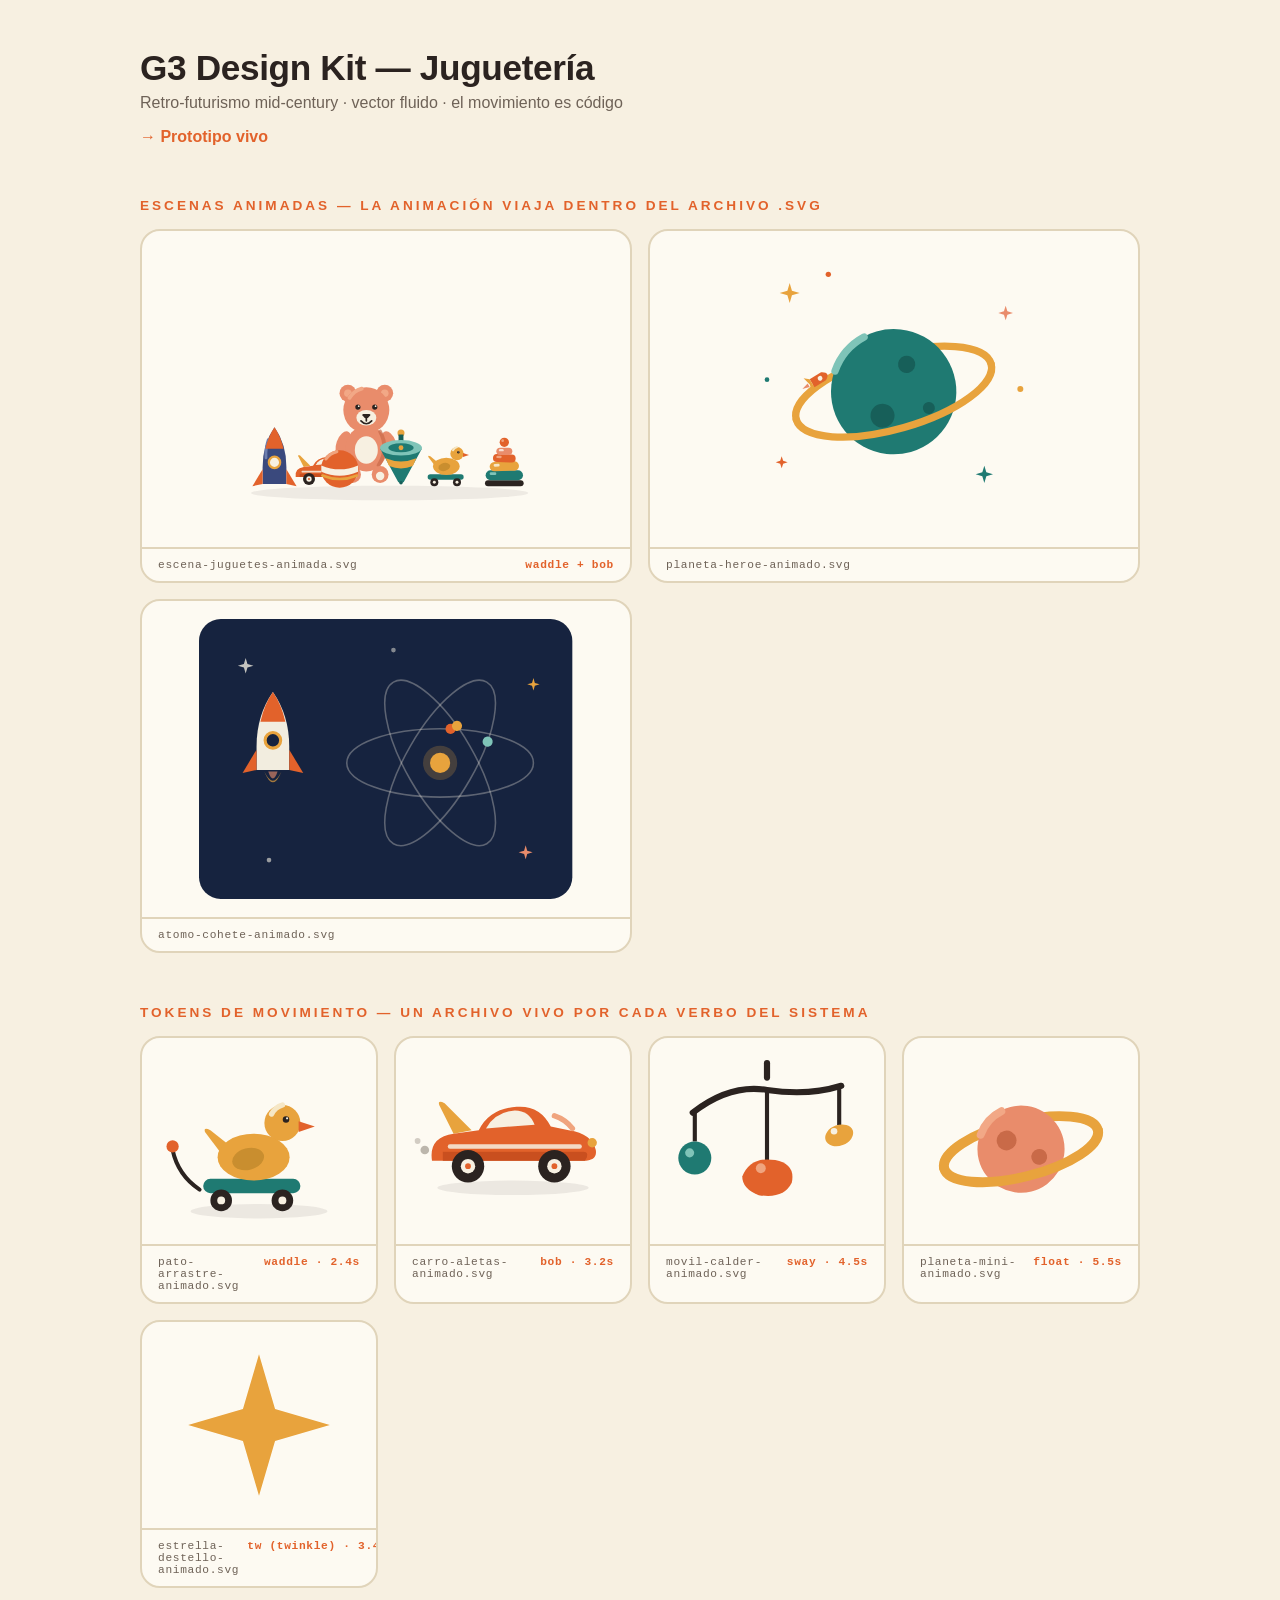
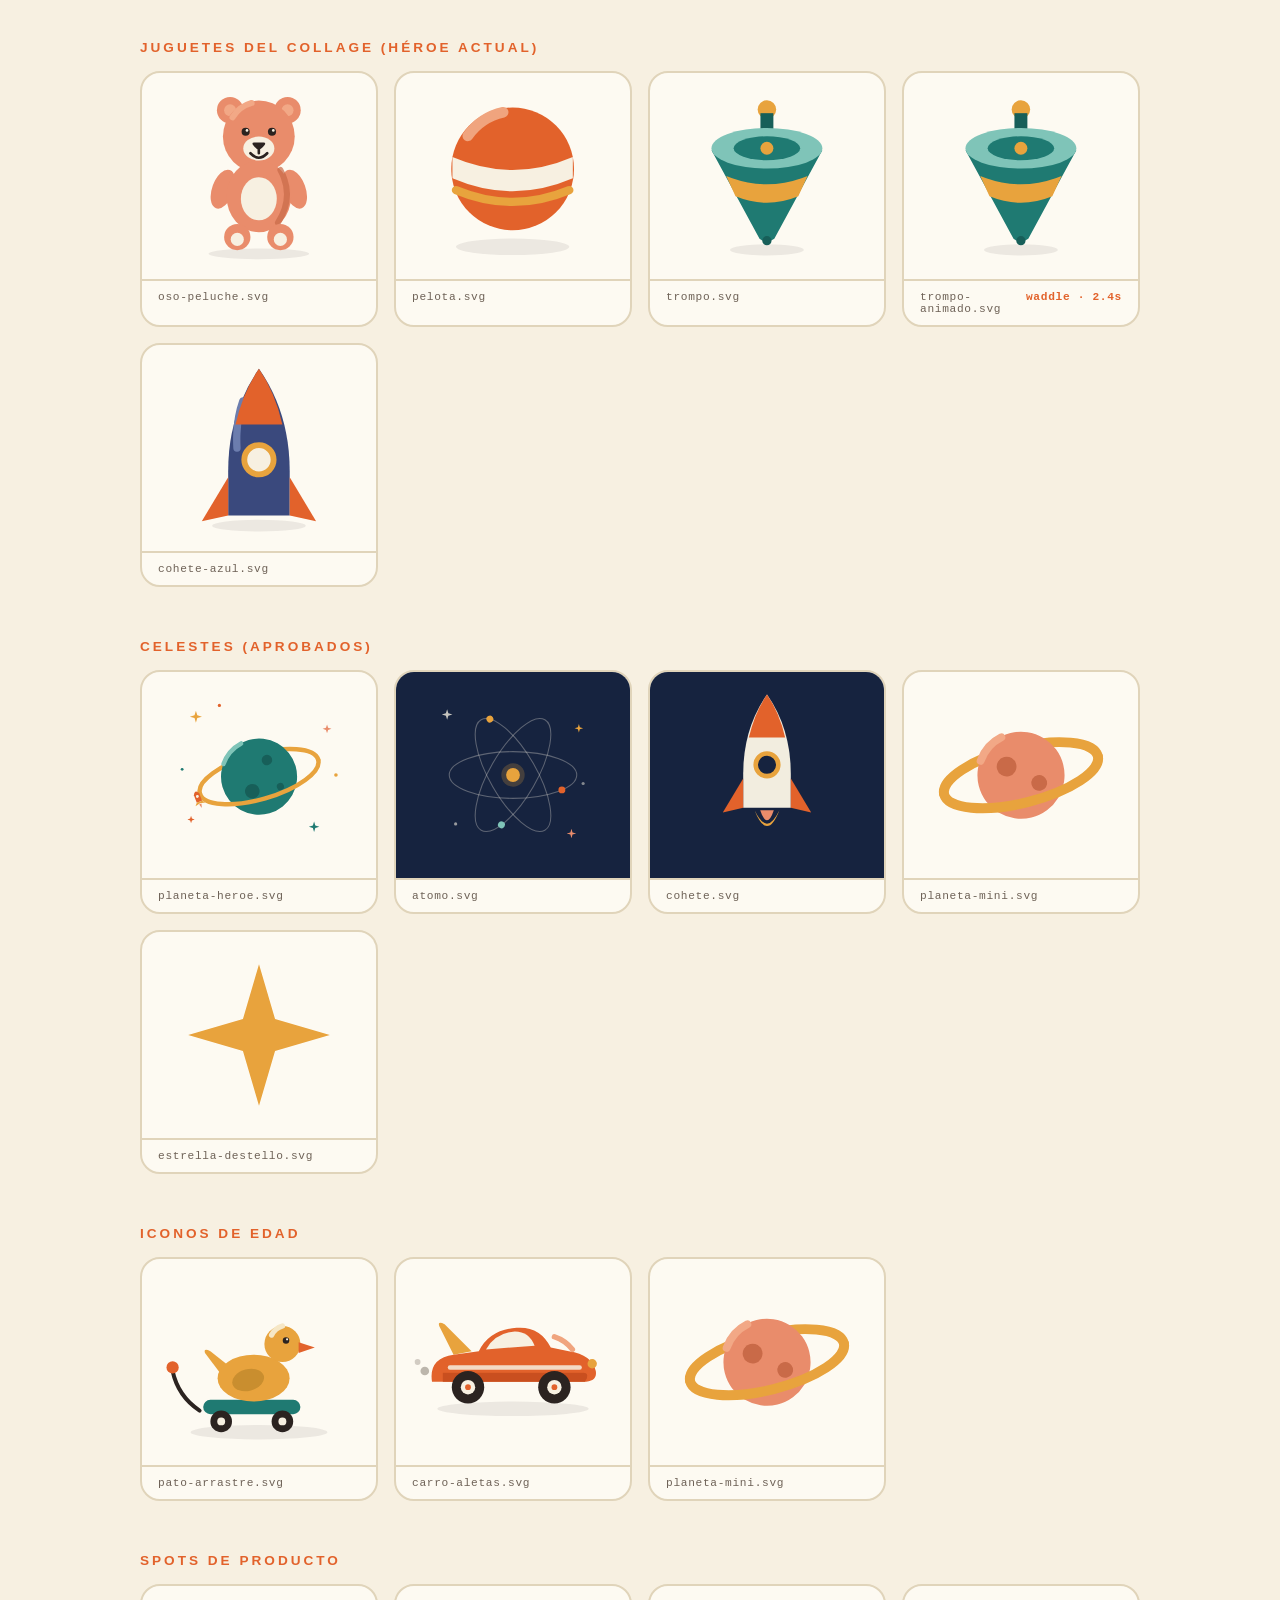
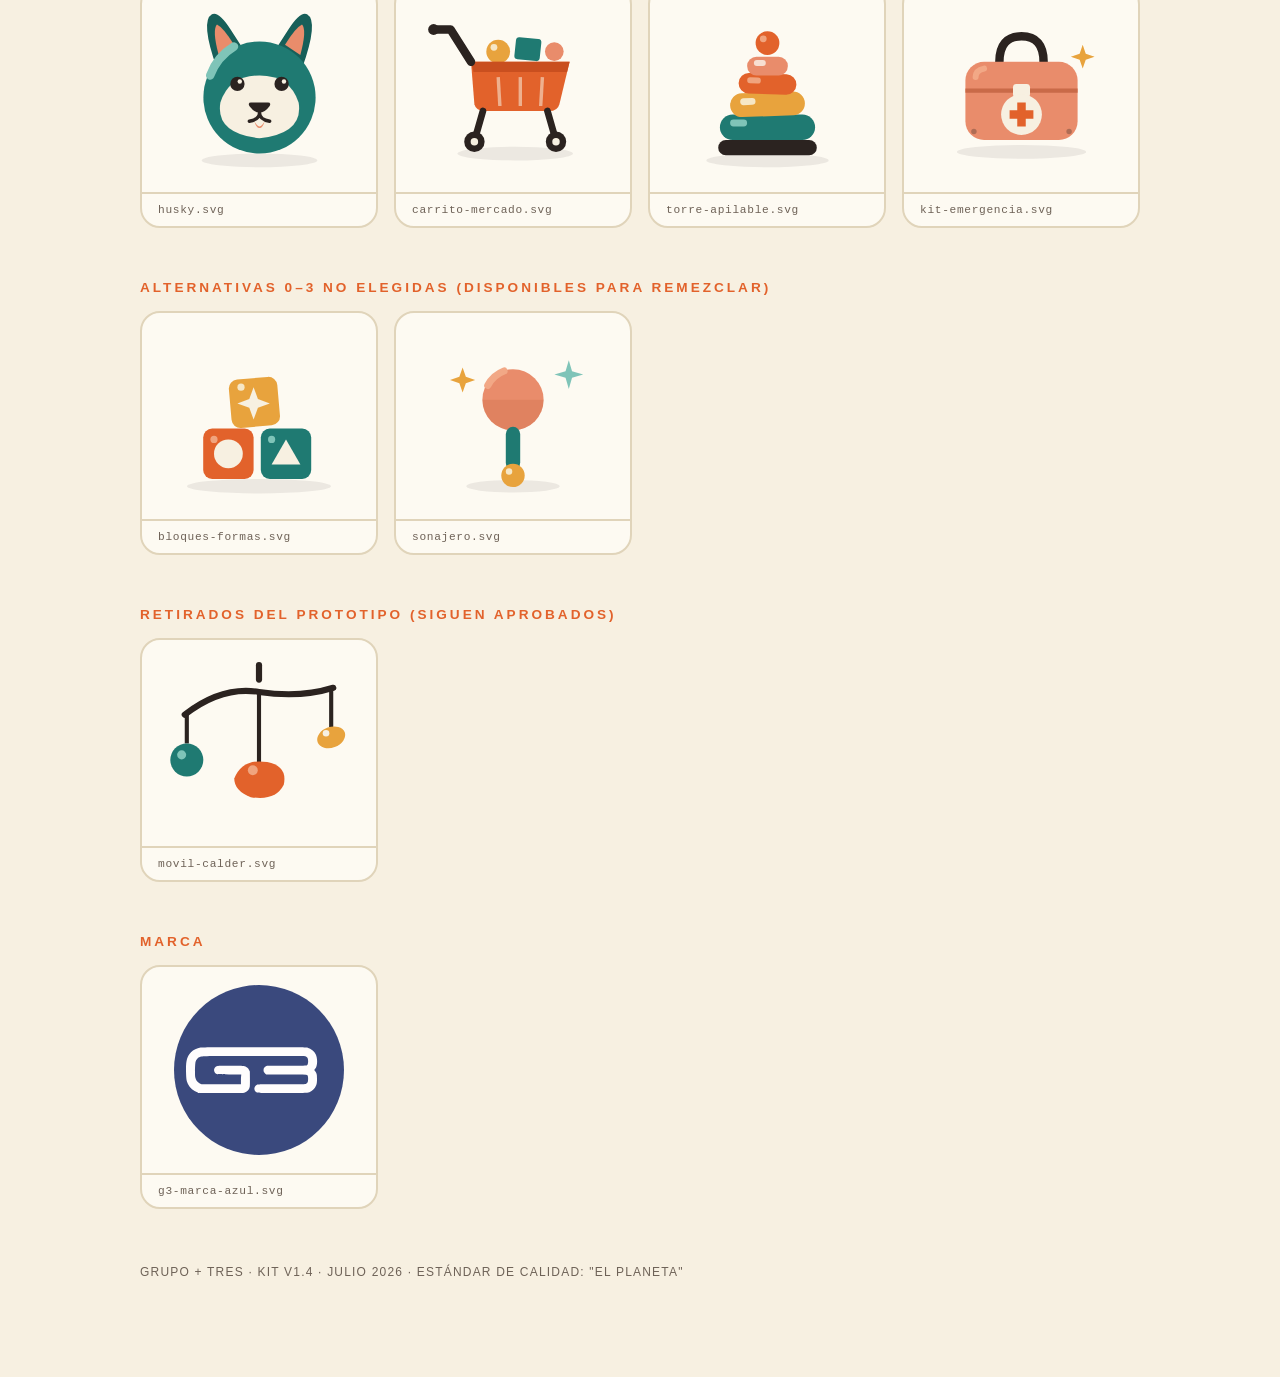
==== commit b5866f69: "style(hero): remove starbursts from toy collage — read too Christmassy; kit v1.4 synced Co-Authored-" ====
--- a/kit/index.html
+++ b/kit/index.html
@@ -32,13 +32,7 @@
     @keyframes waddle{25%{transform:rotate(-3deg)}75%{transform:rotate(3deg)}}
     @media (prefers-reduced-motion:reduce){*{animation:none!important}}
   </style>
-  <g class="tw" style="--d:0s"><path transform="translate(70,60)" d="M0 -15 L3.4 -3.4 L15 0 L3.4 3.4 L0 15 L-3.4 3.4 L-15 0 L-3.4 -3.4 Z" fill="#E8A33D"/></g>
-  <g class="tw" style="--d:1.1s"><path transform="translate(390,90)" d="M0 -11 L2.6 -2.6 L11 0 L2.6 2.6 L0 11 L-2.6 2.6 L-11 0 L-2.6 -2.6 Z" fill="#E98C6B"/></g>
-  <g class="tw" style="--d:2s"><path transform="translate(424,244)" d="M0 -9 L2 -2 L9 0 L2 2 L0 9 L-2 2 L-9 0 L-2 -2 Z" fill="#1F7A72"/></g>
-  <g class="tw" style="--d:.6s"><path transform="translate(36,178)" d="M0 -9 L2.2 -2.2 L9 0 L2.2 2.2 L0 9 L-2.2 2.2 L-9 0 L-2.2 -2.2 Z" fill="#E2622B"/></g>
-  <circle cx="250" cy="34" r="4" fill="#E8A33D"/>
-  <circle cx="150" cy="70" r="3" fill="#1F7A72"/>
-  <ellipse cx="235" cy="366" rx="208" ry="11" fill="#2B2320" opacity=".07"/>
+<ellipse cx="235" cy="366" rx="208" ry="11" fill="#2B2320" opacity=".07"/>
   <g transform="translate(24,264) scale(.85)">
     <path d="M45 4 Q66 34 66 74 L66 104 L24 104 L24 74 Q24 34 45 4 Z" fill="#3A497D"/>
     <path d="M30 58 Q29 40 34 26" fill="none" stroke="#6C7DAE" stroke-width="5" stroke-linecap="round"/>
@@ -124,7 +118,7 @@
     </g>
   </g>
 </svg>
-</div><div class="name">escena-juguetes-animada.svg <span class="tok">waddle + bob + tw</span></div></div><div class="card"><div class="art"><svg viewBox="0 0 440 420" xmlns="http://www.w3.org/2000/svg">
+</div><div class="name">escena-juguetes-animada.svg <span class="tok">waddle + bob</span></div></div><div class="card"><div class="art"><svg viewBox="0 0 440 420" xmlns="http://www.w3.org/2000/svg">
   <style>
     .tw{transform-box:fill-box;transform-origin:center;animation:tw 3.4s ease-in-out infinite;animation-delay:var(--d,0s)}
     @keyframes tw{50%{transform:scale(.55) rotate(18deg);opacity:.55}}
@@ -558,5 +552,5 @@
   </g>
 </svg>
 </div><div class="name">g3-marca-azul.svg</div></div></div>
-<footer>Grupo + Tres · kit v1.3 · Julio 2026 · estándar de calidad: "el planeta"</footer>
+<footer>Grupo + Tres · kit v1.4 · Julio 2026 · estándar de calidad: "el planeta"</footer>
 </div></body></html>
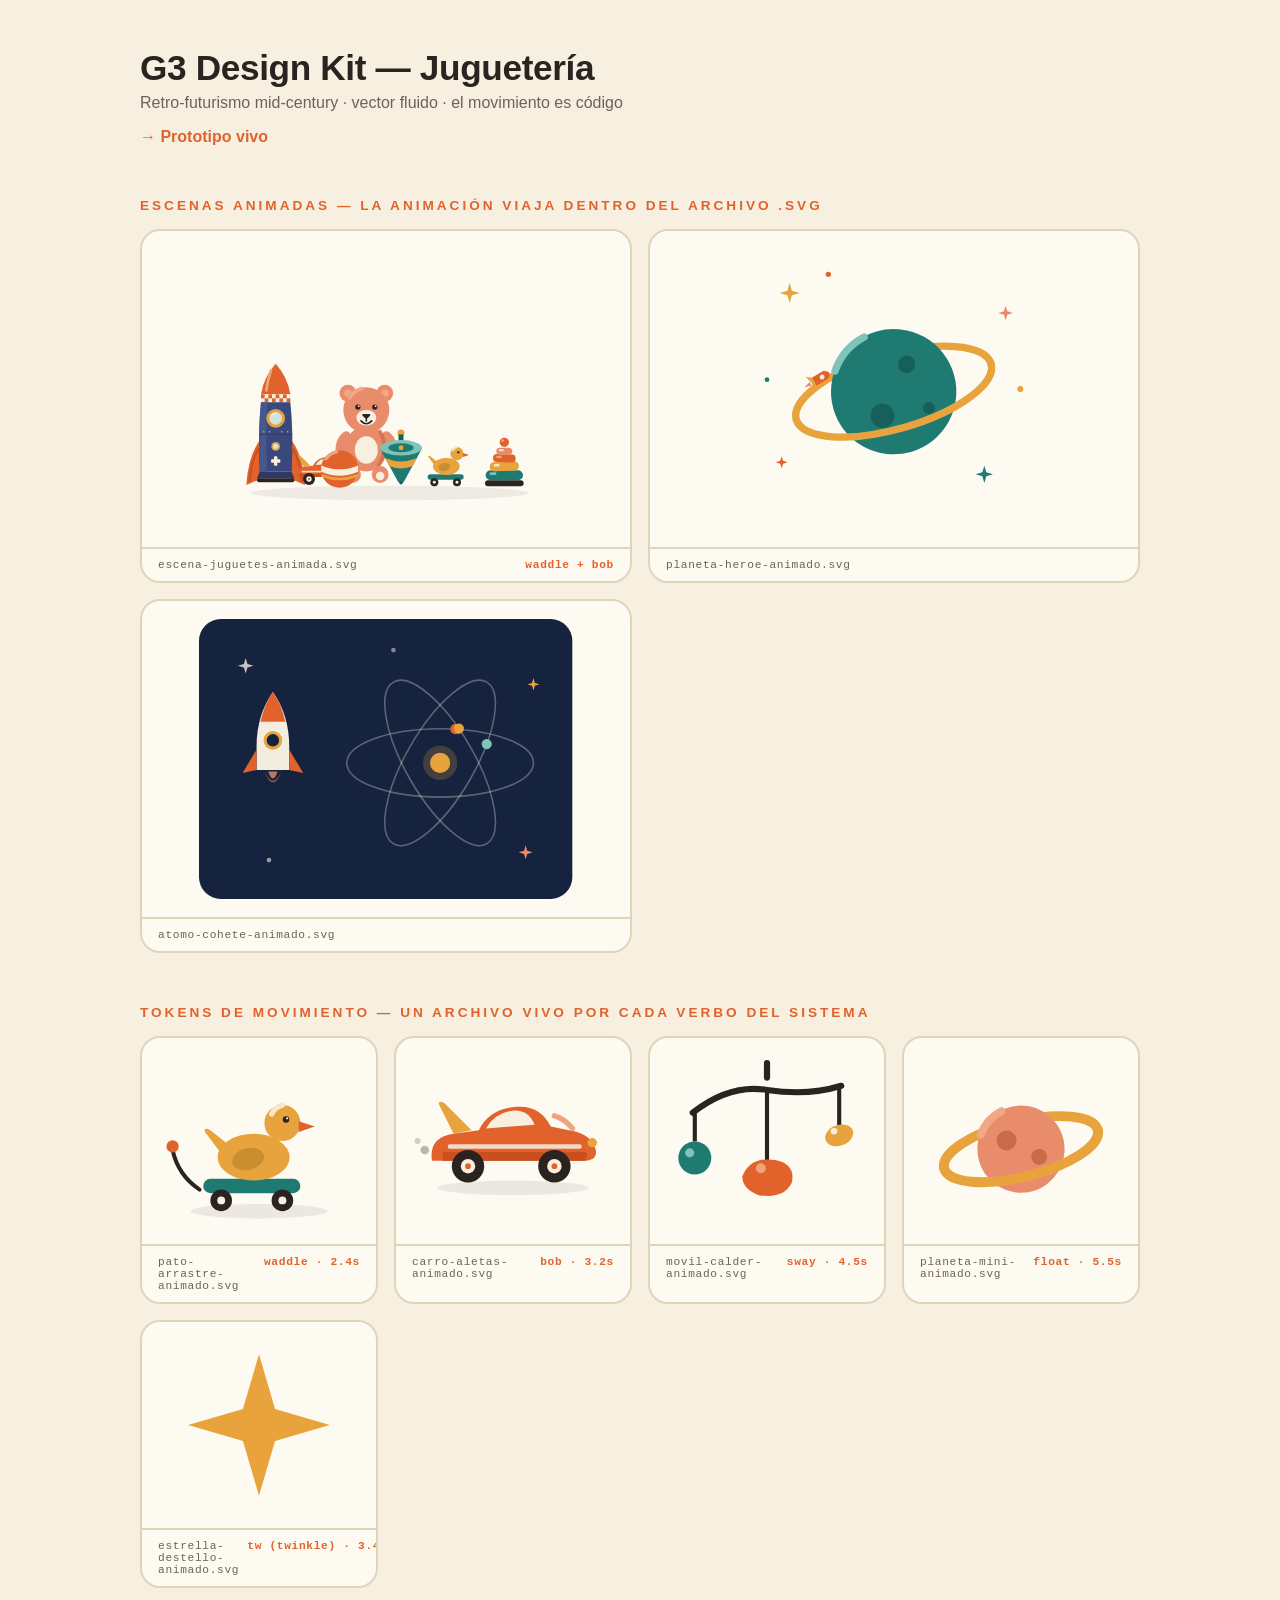
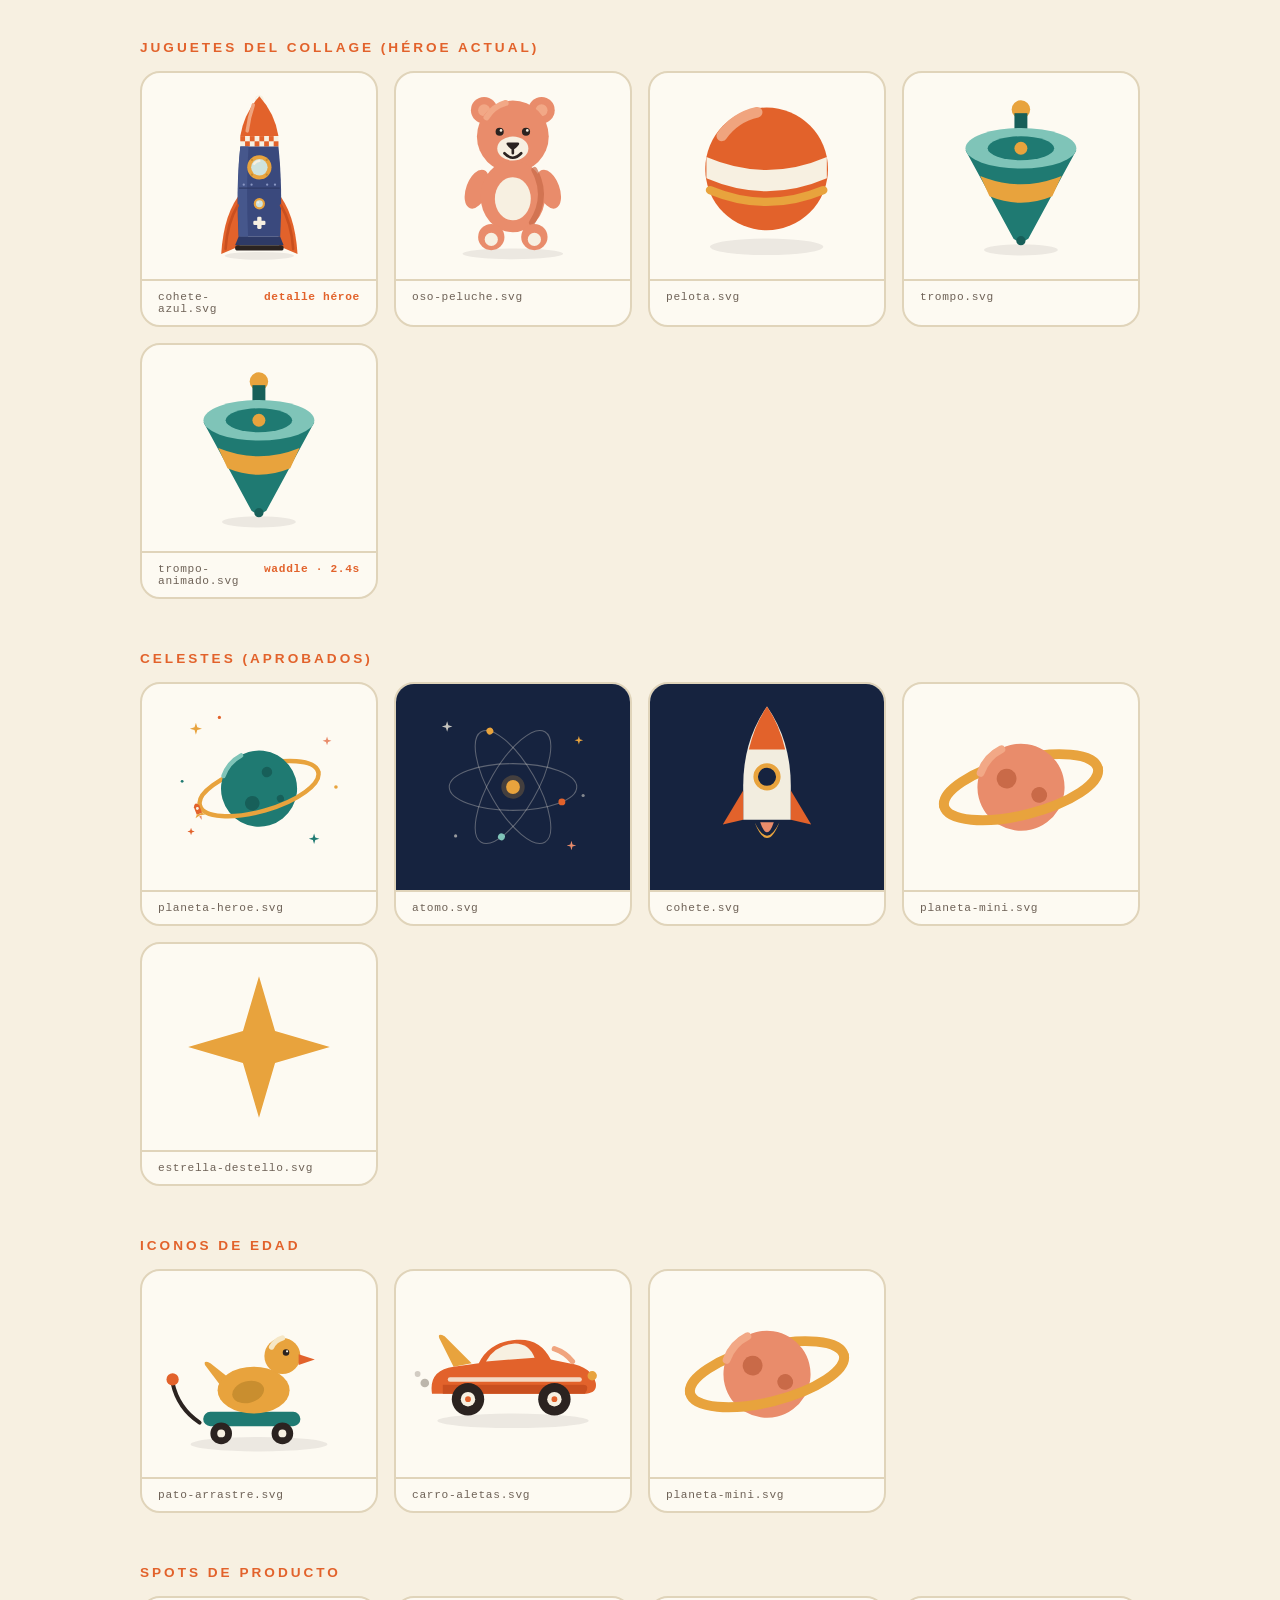
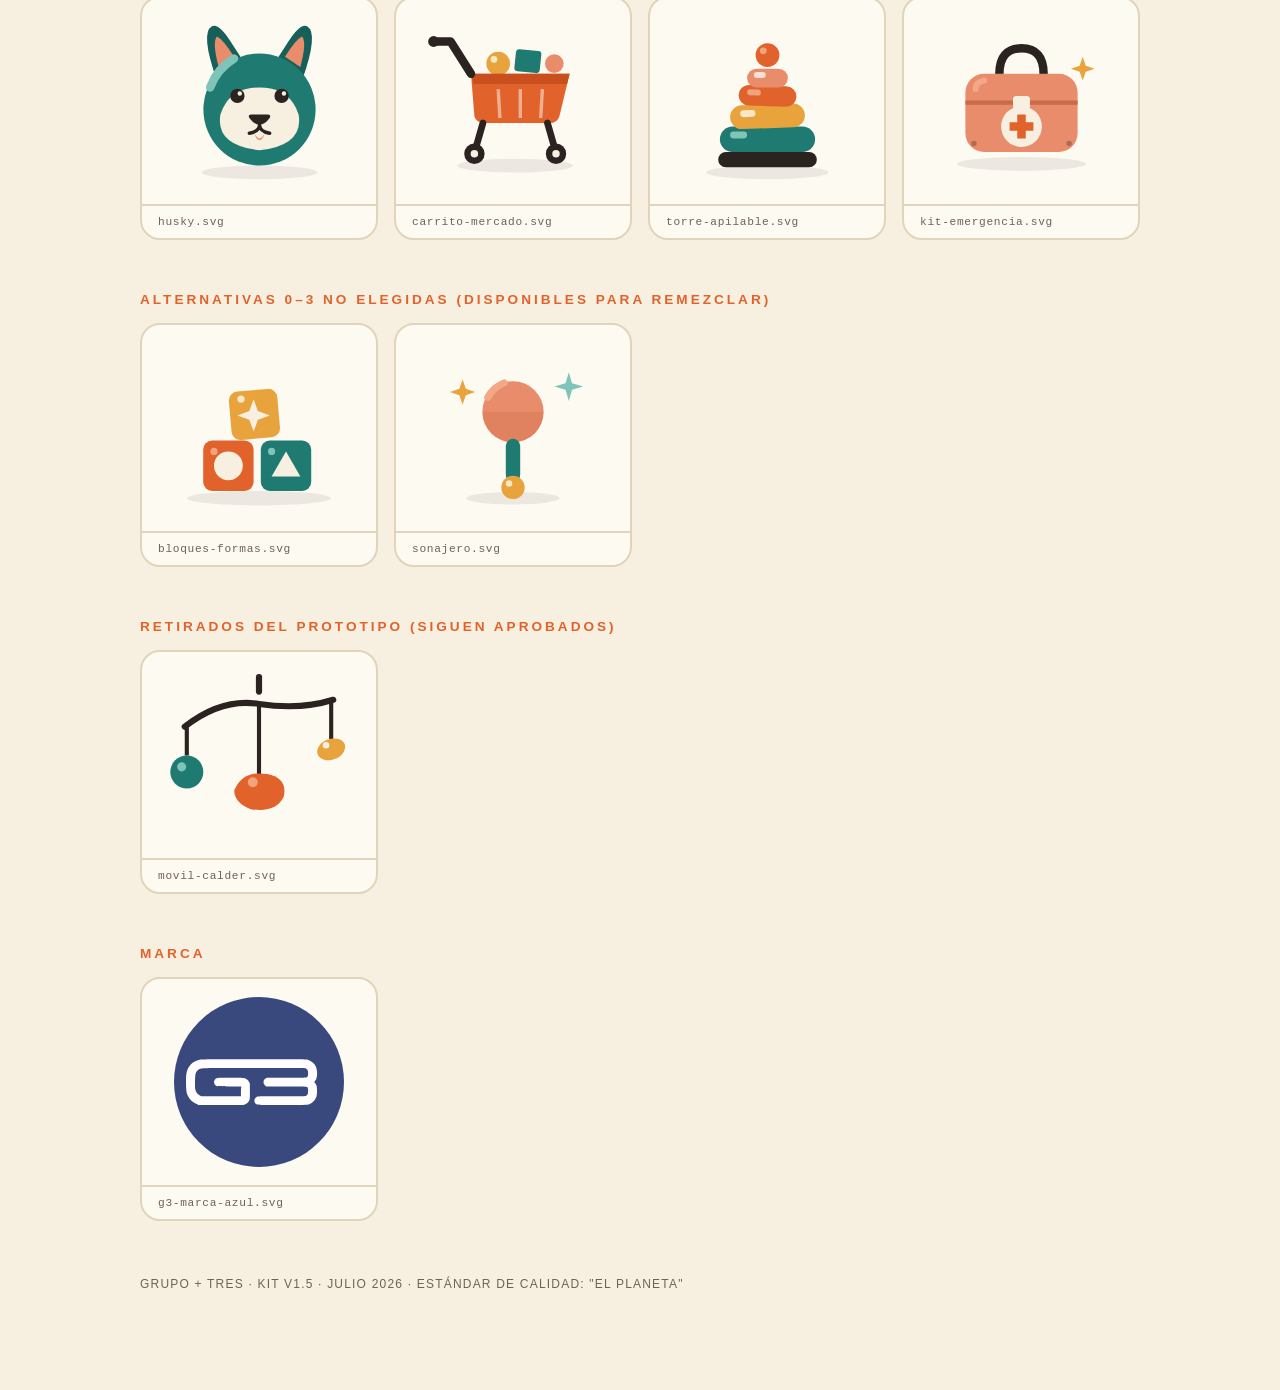
==== commit 5c65b9e8: "feat(hero): hero-scale tin-toy rocket — checker band, riveted seam, bolted porthole, plus decal; kit" ====
--- a/kit/index.html
+++ b/kit/index.html
@@ -33,13 +33,30 @@
     @media (prefers-reduced-motion:reduce){*{animation:none!important}}
   </style>
 <ellipse cx="235" cy="366" rx="208" ry="11" fill="#2B2320" opacity=".07"/>
-  <g transform="translate(24,264) scale(.85)">
-    <path d="M45 4 Q66 34 66 74 L66 104 L24 104 L24 74 Q24 34 45 4 Z" fill="#3A497D"/>
-    <path d="M30 58 Q29 40 34 26" fill="none" stroke="#6C7DAE" stroke-width="5" stroke-linecap="round"/>
-    <path d="M45 4 Q56 20 61 42 L29 42 Q34 20 45 4 Z" fill="#E2622B"/>
-    <circle cx="45" cy="66" r="10" fill="#F7F0E1" stroke="#E8A33D" stroke-width="4"/>
-    <path d="M24 78 L6 108 L24 104 Z" fill="#E2622B"/>
-    <path d="M66 78 L84 108 L66 104 Z" fill="#E2622B"/>
+  <g transform="translate(14,166)">
+    <circle cx="50" cy="10" r="5" fill="#F7F0E1"/><circle cx="48.3" cy="8.3" r="1.6" fill="#FFFFFF" opacity=".8"/>
+    <path d="M50 6 Q68 26 72 52 L28 52 Q32 26 50 6 Z" fill="#E2622B"/>
+    <path d="M43 16 Q38 30 36 46" fill="none" stroke="#F0A47E" stroke-width="4" stroke-linecap="round"/>
+    <rect x="28" y="52" width="44" height="12" fill="#F7F0E1"/>
+    <rect x="28" y="52" width="5.5" height="6" fill="#E2622B"/><rect x="39" y="52" width="5.5" height="6" fill="#E2622B"/><rect x="50" y="52" width="5.5" height="6" fill="#E2622B"/><rect x="61" y="52" width="5.5" height="6" fill="#E2622B"/>
+    <rect x="33.5" y="58" width="5.5" height="6" fill="#E2622B"/><rect x="44.5" y="58" width="5.5" height="6" fill="#E2622B"/><rect x="55.5" y="58" width="5.5" height="6" fill="#E2622B"/><rect x="66.5" y="58" width="5.5" height="6" fill="#E2622B"/>
+    <path d="M30 116 Q9 140 6 188 L27 179 L30 142 Z" fill="#E2622B"/>
+    <path d="M70 116 Q91 140 94 188 L73 179 L70 142 Z" fill="#E2622B"/>
+    <path d="M28 64 L72 64 Q77 110 74 168 L26 168 Q23 110 28 64 Z" fill="#3A497D"/>
+    <path d="M28 64 Q23.5 110 26.3 168 L37 168 Q34.5 110 37.5 64 Z" fill="#46578C"/>
+    <path d="M25 132 Q13 152 11 182" fill="none" stroke="#C94F1F" stroke-width="3" stroke-linecap="round"/>
+    <path d="M75 132 Q87 152 89 182" fill="none" stroke="#C94F1F" stroke-width="3" stroke-linecap="round"/>
+    <path d="M26.5 112 L73.5 112" stroke="#2E3A66" stroke-width="1.5" opacity=".9"/>
+    <circle cx="32" cy="108" r="1.3" fill="#8A97C4"/><circle cx="41" cy="108" r="1.3" fill="#8A97C4"/><circle cx="59" cy="108" r="1.3" fill="#8A97C4"/><circle cx="68" cy="108" r="1.3" fill="#8A97C4"/>
+    <circle cx="50" cy="88" r="14" fill="#E8A33D"/>
+    <circle cx="50" cy="88" r="9.5" fill="#CFE3DE"/>
+    <path d="M44 84 A 8 8 0 0 1 50 80.5" fill="none" stroke="#F7F0E1" stroke-width="2.5" stroke-linecap="round"/>
+    <circle cx="58.5" cy="96.5" r="1.3" fill="#C98E2F"/><circle cx="41.5" cy="96.5" r="1.3" fill="#C98E2F"/><circle cx="58.5" cy="79.5" r="1.3" fill="#C98E2F"/><circle cx="41.5" cy="79.5" r="1.3" fill="#C98E2F"/>
+    <circle cx="50" cy="130" r="6.5" fill="#E8A33D"/><circle cx="50" cy="130" r="4" fill="#CFE3DE"/><circle cx="48.6" cy="128.6" r="1.2" fill="#F7F0E1"/>
+    <rect x="47.5" y="145" width="5" height="14" rx="1.5" fill="#F7F0E1"/>
+    <rect x="43" y="149.5" width="14" height="5" rx="1.5" fill="#F7F0E1"/>
+    <path d="M26 168 L74 168 L78 178 L22 178 Z" fill="#2E3A66"/>
+    <rect x="22" y="178" width="56" height="6" rx="3" fill="#2B2320"/>
   </g>
   <g transform="translate(352,267)">
     <rect x="26" y="80" width="58" height="9" rx="4.5" fill="#2B2320"/>
@@ -273,7 +290,33 @@
   <style>.tw{transform-box:fill-box;transform-origin:center;animation:tw 3.4s ease-in-out infinite}@keyframes tw{50%{transform:scale(.55) rotate(18deg);opacity:.55}}@media (prefers-reduced-motion:reduce){*{animation:none!important}}</style>
   <g class="tw"><path d="M0 -15 L3.4 -3.4 L15 0 L3.4 3.4 L0 15 L-3.4 3.4 L-15 0 L-3.4 -3.4 Z" fill="#E8A33D"/></g>
 </svg>
-</div><div class="name">estrella-destello-animado.svg <span class="tok">tw (twinkle) · 3.4s</span></div></div></div><h2>Juguetes del collage (héroe actual)</h2><div class="grid"><div class="card"><div class="art"><svg viewBox="0 0 120 142" xmlns="http://www.w3.org/2000/svg">
+</div><div class="name">estrella-destello-animado.svg <span class="tok">tw (twinkle) · 3.4s</span></div></div></div><h2>Juguetes del collage (héroe actual)</h2><div class="grid"><div class="card"><div class="art"><svg viewBox="0 0 100 196" xmlns="http://www.w3.org/2000/svg">
+  <ellipse cx="50" cy="190" rx="40" ry="4.5" fill="#2B2320" opacity=".08"/>
+  <circle cx="50" cy="10" r="5" fill="#F7F0E1"/><circle cx="48.3" cy="8.3" r="1.6" fill="#FFFFFF" opacity=".8"/>
+  <path d="M50 6 Q68 26 72 52 L28 52 Q32 26 50 6 Z" fill="#E2622B"/>
+  <path d="M43 16 Q38 30 36 46" fill="none" stroke="#F0A47E" stroke-width="4" stroke-linecap="round"/>
+  <rect x="28" y="52" width="44" height="12" fill="#F7F0E1"/>
+  <rect x="28" y="52" width="5.5" height="6" fill="#E2622B"/><rect x="39" y="52" width="5.5" height="6" fill="#E2622B"/><rect x="50" y="52" width="5.5" height="6" fill="#E2622B"/><rect x="61" y="52" width="5.5" height="6" fill="#E2622B"/>
+  <rect x="33.5" y="58" width="5.5" height="6" fill="#E2622B"/><rect x="44.5" y="58" width="5.5" height="6" fill="#E2622B"/><rect x="55.5" y="58" width="5.5" height="6" fill="#E2622B"/><rect x="66.5" y="58" width="5.5" height="6" fill="#E2622B"/>
+  <path d="M30 116 Q9 140 6 188 L27 179 L30 142 Z" fill="#E2622B"/>
+  <path d="M70 116 Q91 140 94 188 L73 179 L70 142 Z" fill="#E2622B"/>
+  <path d="M28 64 L72 64 Q77 110 74 168 L26 168 Q23 110 28 64 Z" fill="#3A497D"/>
+  <path d="M28 64 Q23.5 110 26.3 168 L37 168 Q34.5 110 37.5 64 Z" fill="#46578C"/>
+  <path d="M25 132 Q13 152 11 182" fill="none" stroke="#C94F1F" stroke-width="3" stroke-linecap="round"/>
+  <path d="M75 132 Q87 152 89 182" fill="none" stroke="#C94F1F" stroke-width="3" stroke-linecap="round"/>
+  <path d="M26.5 112 L73.5 112" stroke="#2E3A66" stroke-width="1.5" opacity=".9"/>
+  <circle cx="32" cy="108" r="1.3" fill="#8A97C4"/><circle cx="41" cy="108" r="1.3" fill="#8A97C4"/><circle cx="59" cy="108" r="1.3" fill="#8A97C4"/><circle cx="68" cy="108" r="1.3" fill="#8A97C4"/>
+  <circle cx="50" cy="88" r="14" fill="#E8A33D"/>
+  <circle cx="50" cy="88" r="9.5" fill="#CFE3DE"/>
+  <path d="M44 84 A 8 8 0 0 1 50 80.5" fill="none" stroke="#F7F0E1" stroke-width="2.5" stroke-linecap="round"/>
+  <circle cx="58.5" cy="96.5" r="1.3" fill="#C98E2F"/><circle cx="41.5" cy="96.5" r="1.3" fill="#C98E2F"/><circle cx="58.5" cy="79.5" r="1.3" fill="#C98E2F"/><circle cx="41.5" cy="79.5" r="1.3" fill="#C98E2F"/>
+  <circle cx="50" cy="130" r="6.5" fill="#E8A33D"/><circle cx="50" cy="130" r="4" fill="#CFE3DE"/><circle cx="48.6" cy="128.6" r="1.2" fill="#F7F0E1"/>
+  <rect x="47.5" y="145" width="5" height="14" rx="1.5" fill="#F7F0E1"/>
+  <rect x="43" y="149.5" width="14" height="5" rx="1.5" fill="#F7F0E1"/>
+  <path d="M26 168 L74 168 L78 178 L22 178 Z" fill="#2E3A66"/>
+  <rect x="22" y="178" width="56" height="6" rx="3" fill="#2B2320"/>
+</svg>
+</div><div class="name">cohete-azul.svg <span class="tok">detalle héroe</span></div></div><div class="card"><div class="art"><svg viewBox="0 0 120 142" xmlns="http://www.w3.org/2000/svg">
   <ellipse cx="60" cy="136" rx="42" ry="4.5" fill="#2B2320" opacity=".08"/>
   <g transform="translate(60,80)">
     <circle cx="-24" cy="-64" r="11" fill="#E98C6B"/><circle cx="-24" cy="-64" r="5" fill="#F2A886"/>
@@ -332,16 +375,7 @@
     </g>
   </g>
 </svg>
-</div><div class="name">trompo-animado.svg <span class="tok">waddle · 2.4s</span></div></div><div class="card"><div class="art"><svg viewBox="0 0 90 116" xmlns="http://www.w3.org/2000/svg">
-  <ellipse cx="45" cy="111" rx="32" ry="4" fill="#2B2320" opacity=".08"/>
-  <path d="M45 4 Q66 34 66 74 L66 104 L24 104 L24 74 Q24 34 45 4 Z" fill="#3A497D"/>
-  <path d="M30 58 Q29 40 34 26" fill="none" stroke="#6C7DAE" stroke-width="5" stroke-linecap="round"/>
-  <path d="M45 4 Q56 20 61 42 L29 42 Q34 20 45 4 Z" fill="#E2622B"/>
-  <circle cx="45" cy="66" r="10" fill="#F7F0E1" stroke="#E8A33D" stroke-width="4"/>
-  <path d="M24 78 L6 108 L24 104 Z" fill="#E2622B"/>
-  <path d="M66 78 L84 108 L66 104 Z" fill="#E2622B"/>
-</svg>
-</div><div class="name">cohete-azul.svg</div></div></div><h2>Celestes (aprobados)</h2><div class="grid"><div class="card"><div class="art"><svg viewBox="0 0 440 420" xmlns="http://www.w3.org/2000/svg">
+</div><div class="name">trompo-animado.svg <span class="tok">waddle · 2.4s</span></div></div></div><h2>Celestes (aprobados)</h2><div class="grid"><div class="card"><div class="art"><svg viewBox="0 0 440 420" xmlns="http://www.w3.org/2000/svg">
   <path transform="translate(64,66)" d="M0 -15 L3.4 -3.4 L15 0 L3.4 3.4 L0 15 L-3.4 3.4 L-15 0 L-3.4 -3.4 Z" fill="#E8A33D"/>
   <path transform="translate(388,96)" d="M0 -11 L2.6 -2.6 L11 0 L2.6 2.6 L0 11 L-2.6 2.6 L-11 0 L-2.6 -2.6 Z" fill="#E98C6B"/>
   <path transform="translate(356,338)" d="M0 -13 L3 -3 L13 0 L3 3 L0 13 L-3 3 L-13 0 L-3 -3 Z" fill="#1F7A72"/>
@@ -552,5 +586,5 @@
   </g>
 </svg>
 </div><div class="name">g3-marca-azul.svg</div></div></div>
-<footer>Grupo + Tres · kit v1.4 · Julio 2026 · estándar de calidad: "el planeta"</footer>
+<footer>Grupo + Tres · kit v1.5 · Julio 2026 · estándar de calidad: "el planeta"</footer>
 </div></body></html>
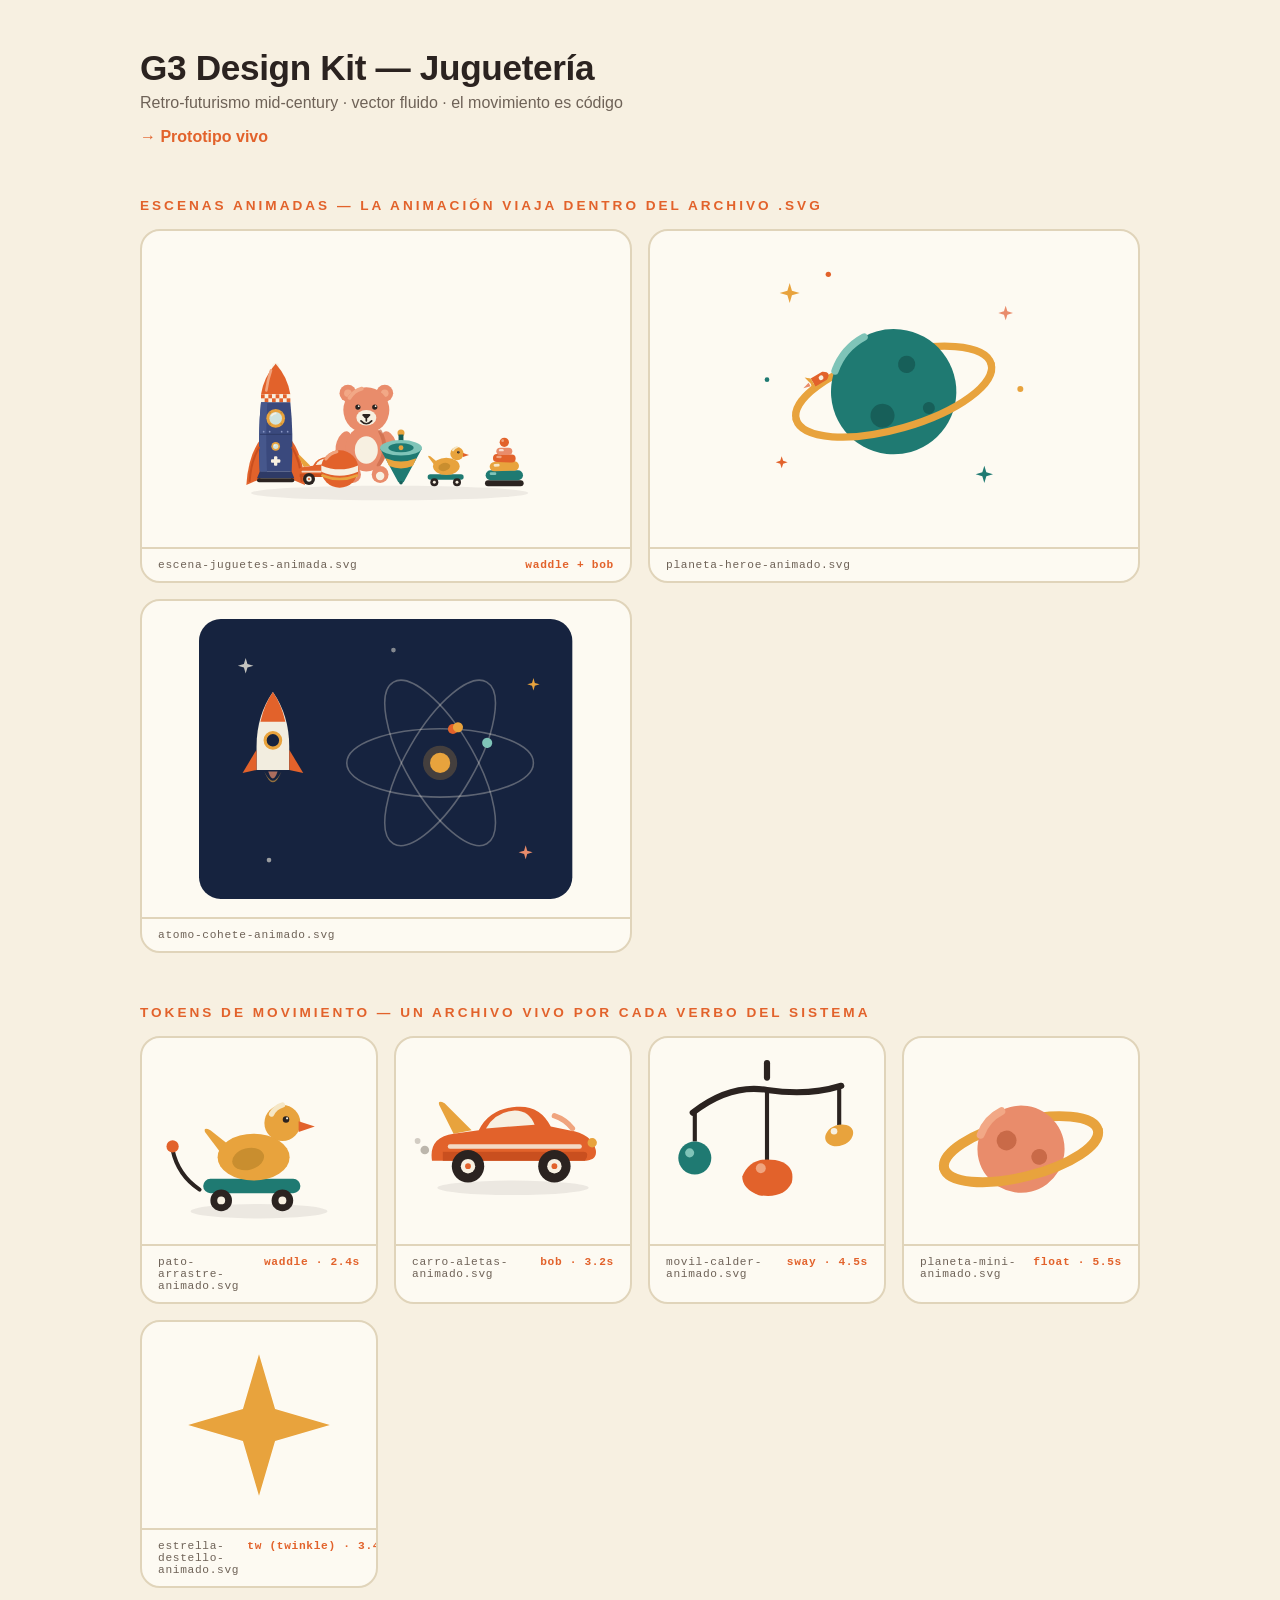
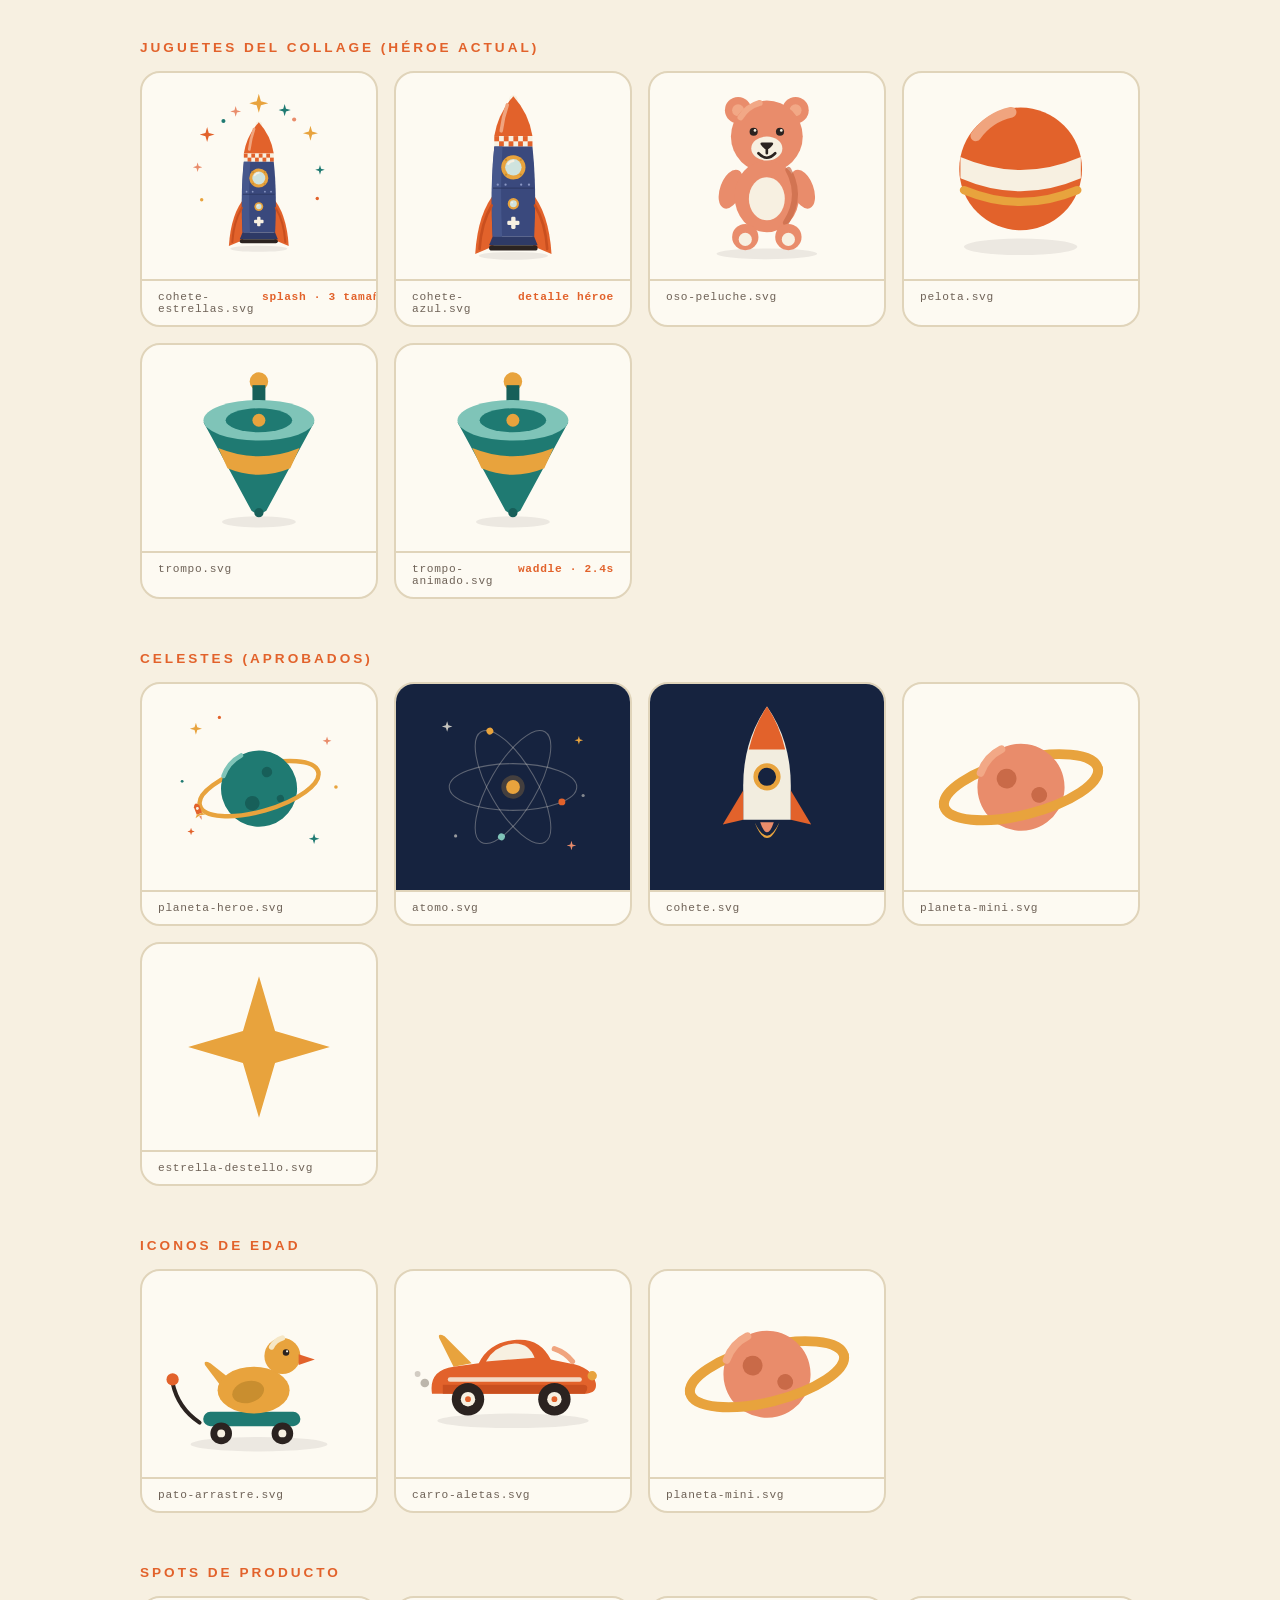
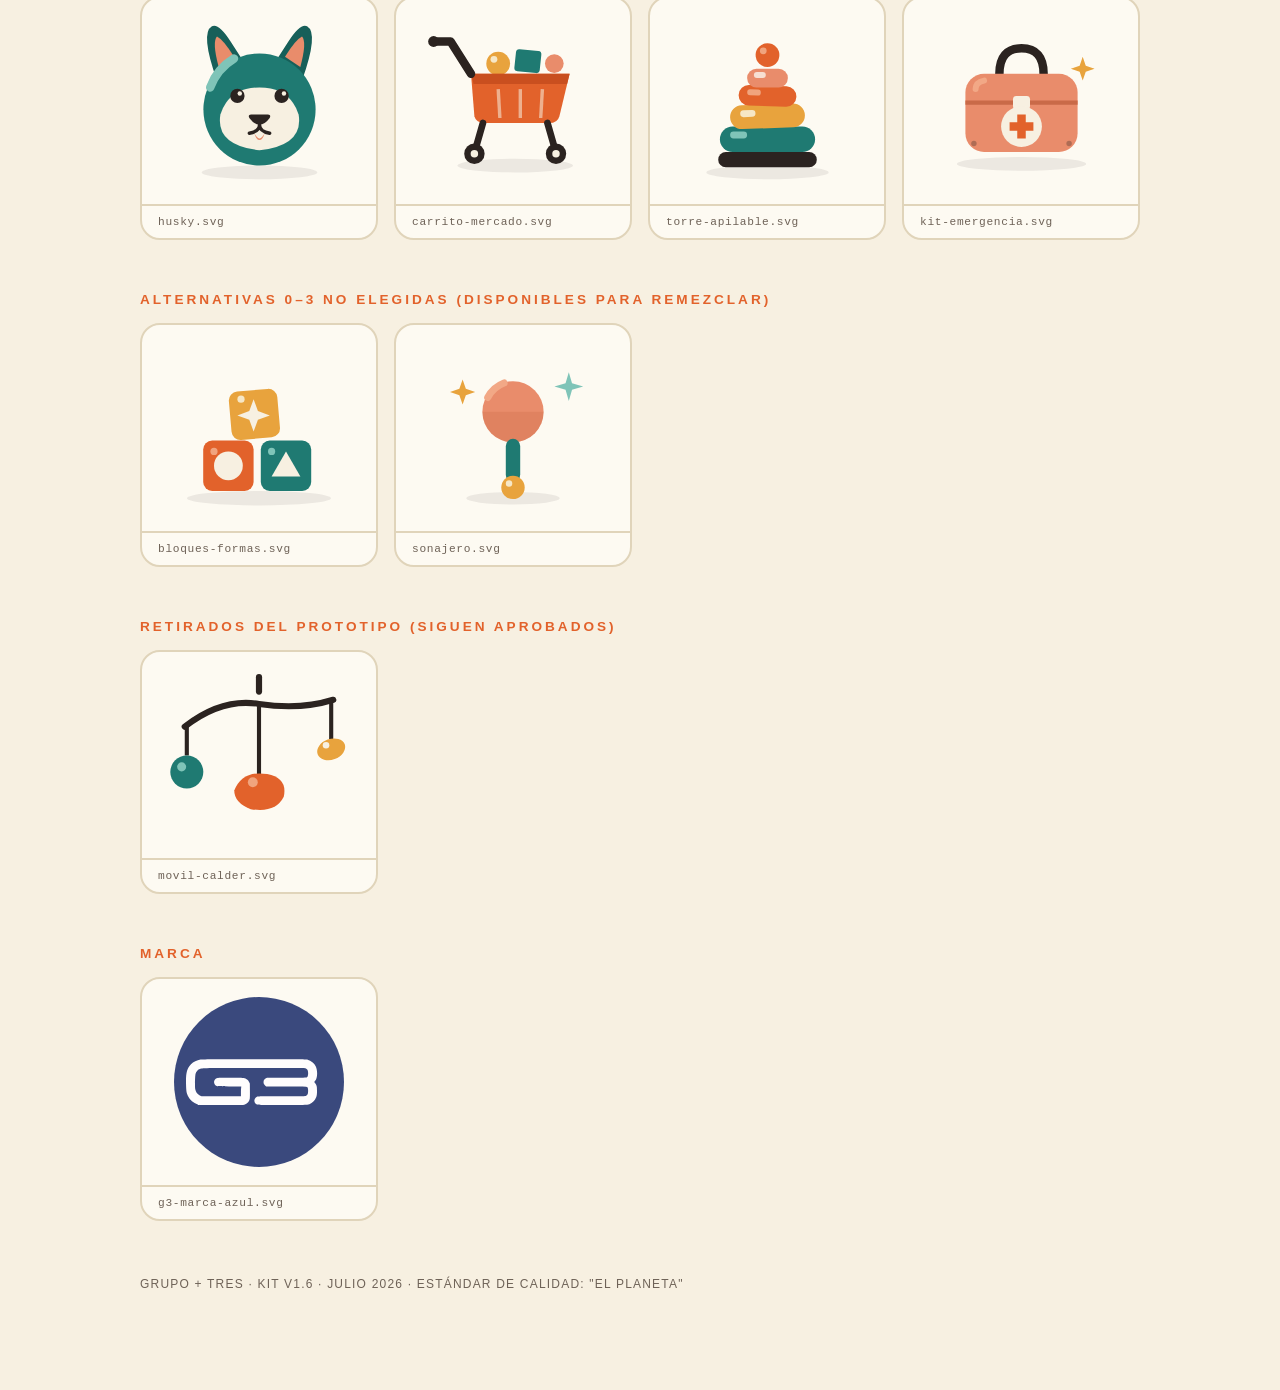
==== commit 92c09a0c: "feat(kit): v1.6 — standalone cohete-estrellas (rocket + star splash, 3 sizes in Downloads) Co-Author" ====
--- a/kit/index.html
+++ b/kit/index.html
@@ -290,7 +290,51 @@
   <style>.tw{transform-box:fill-box;transform-origin:center;animation:tw 3.4s ease-in-out infinite}@keyframes tw{50%{transform:scale(.55) rotate(18deg);opacity:.55}}@media (prefers-reduced-motion:reduce){*{animation:none!important}}</style>
   <g class="tw"><path d="M0 -15 L3.4 -3.4 L15 0 L3.4 3.4 L0 15 L-3.4 3.4 L-15 0 L-3.4 -3.4 Z" fill="#E8A33D"/></g>
 </svg>
-</div><div class="name">estrella-destello-animado.svg <span class="tok">tw (twinkle) · 3.4s</span></div></div></div><h2>Juguetes del collage (héroe actual)</h2><div class="grid"><div class="card"><div class="art"><svg viewBox="0 0 100 196" xmlns="http://www.w3.org/2000/svg">
+</div><div class="name">estrella-destello-animado.svg <span class="tok">tw (twinkle) · 3.4s</span></div></div></div><h2>Juguetes del collage (héroe actual)</h2><div class="grid"><div class="card"><div class="art"><svg viewBox="0 0 220 250"  xmlns="http://www.w3.org/2000/svg">
+  <style>
+    .tw{transform-box:fill-box;transform-origin:center;animation:tw 3.4s ease-in-out infinite;animation-delay:var(--d,0s)}
+    @keyframes tw{50%{transform:scale(.55) rotate(18deg);opacity:.55}}
+    @media (prefers-reduced-motion:reduce){*{animation:none!important}}
+  </style>
+  <g class="tw" style="--d:0s"><path transform="translate(110,18)" d="M0 -14 L3.1 -3.1 L14 0 L3.1 3.1 L0 14 L-3.1 3.1 L-14 0 L-3.1 -3.1 Z" fill="#E8A33D"/></g>
+  <g class="tw" style="--d:.9s"><path transform="translate(76,30)" d="M0 -8 L1.8 -1.8 L8 0 L1.8 1.8 L0 8 L-1.8 1.8 L-8 0 L-1.8 -1.8 Z" fill="#E98C6B"/></g>
+  <g class="tw" style="--d:1.7s"><path transform="translate(148,28)" d="M0 -9 L2 -2 L9 0 L2 2 L0 9 L-2 2 L-9 0 L-2 -2 Z" fill="#1F7A72"/></g>
+  <g class="tw" style="--d:.4s"><path transform="translate(34,64)" d="M0 -11 L2.4 -2.4 L11 0 L2.4 2.4 L0 11 L-2.4 2.4 L-11 0 L-2.4 -2.4 Z" fill="#E2622B"/></g>
+  <g class="tw" style="--d:2.3s"><path transform="translate(186,62)" d="M0 -11 L2.4 -2.4 L11 0 L2.4 2.4 L0 11 L-2.4 2.4 L-11 0 L-2.4 -2.4 Z" fill="#E8A33D"/></g>
+  <g class="tw" style="--d:1.3s"><path transform="translate(20,112)" d="M0 -7 L1.6 -1.6 L7 0 L1.6 1.6 L0 7 L-1.6 1.6 L-7 0 L-1.6 -1.6 Z" fill="#E98C6B"/></g>
+  <g class="tw" style="--d:2.9s"><path transform="translate(200,116)" d="M0 -7 L1.6 -1.6 L7 0 L1.6 1.6 L0 7 L-1.6 1.6 L-7 0 L-1.6 -1.6 Z" fill="#1F7A72"/></g>
+  <circle cx="58" cy="44" r="3" fill="#1F7A72"/>
+  <circle cx="162" cy="42" r="3" fill="#E98C6B"/>
+  <circle cx="26" cy="160" r="2.5" fill="#E8A33D"/>
+  <circle cx="196" cy="158" r="2.5" fill="#E2622B"/>
+  <ellipse cx="110" cy="232" rx="42" ry="4.5" fill="#2B2320" opacity=".08"/>
+  <g transform="translate(60,40)">
+    <circle cx="50" cy="10" r="5" fill="#F7F0E1"/><circle cx="48.3" cy="8.3" r="1.6" fill="#FFFFFF" opacity=".8"/>
+    <path d="M50 6 Q68 26 72 52 L28 52 Q32 26 50 6 Z" fill="#E2622B"/>
+    <path d="M43 16 Q38 30 36 46" fill="none" stroke="#F0A47E" stroke-width="4" stroke-linecap="round"/>
+    <rect x="28" y="52" width="44" height="12" fill="#F7F0E1"/>
+    <rect x="28" y="52" width="5.5" height="6" fill="#E2622B"/><rect x="39" y="52" width="5.5" height="6" fill="#E2622B"/><rect x="50" y="52" width="5.5" height="6" fill="#E2622B"/><rect x="61" y="52" width="5.5" height="6" fill="#E2622B"/>
+    <rect x="33.5" y="58" width="5.5" height="6" fill="#E2622B"/><rect x="44.5" y="58" width="5.5" height="6" fill="#E2622B"/><rect x="55.5" y="58" width="5.5" height="6" fill="#E2622B"/><rect x="66.5" y="58" width="5.5" height="6" fill="#E2622B"/>
+    <path d="M30 116 Q9 140 6 188 L27 179 L30 142 Z" fill="#E2622B"/>
+    <path d="M70 116 Q91 140 94 188 L73 179 L70 142 Z" fill="#E2622B"/>
+    <path d="M28 64 L72 64 Q77 110 74 168 L26 168 Q23 110 28 64 Z" fill="#3A497D"/>
+    <path d="M28 64 Q23.5 110 26.3 168 L37 168 Q34.5 110 37.5 64 Z" fill="#46578C"/>
+    <path d="M25 132 Q13 152 11 182" fill="none" stroke="#C94F1F" stroke-width="3" stroke-linecap="round"/>
+    <path d="M75 132 Q87 152 89 182" fill="none" stroke="#C94F1F" stroke-width="3" stroke-linecap="round"/>
+    <path d="M26.5 112 L73.5 112" stroke="#2E3A66" stroke-width="1.5" opacity=".9"/>
+    <circle cx="32" cy="108" r="1.3" fill="#8A97C4"/><circle cx="41" cy="108" r="1.3" fill="#8A97C4"/><circle cx="59" cy="108" r="1.3" fill="#8A97C4"/><circle cx="68" cy="108" r="1.3" fill="#8A97C4"/>
+    <circle cx="50" cy="88" r="14" fill="#E8A33D"/>
+    <circle cx="50" cy="88" r="9.5" fill="#CFE3DE"/>
+    <path d="M44 84 A 8 8 0 0 1 50 80.5" fill="none" stroke="#F7F0E1" stroke-width="2.5" stroke-linecap="round"/>
+    <circle cx="58.5" cy="96.5" r="1.3" fill="#C98E2F"/><circle cx="41.5" cy="96.5" r="1.3" fill="#C98E2F"/><circle cx="58.5" cy="79.5" r="1.3" fill="#C98E2F"/><circle cx="41.5" cy="79.5" r="1.3" fill="#C98E2F"/>
+    <circle cx="50" cy="130" r="6.5" fill="#E8A33D"/><circle cx="50" cy="130" r="4" fill="#CFE3DE"/><circle cx="48.6" cy="128.6" r="1.2" fill="#F7F0E1"/>
+    <rect x="47.5" y="145" width="5" height="14" rx="1.5" fill="#F7F0E1"/>
+    <rect x="43" y="149.5" width="14" height="5" rx="1.5" fill="#F7F0E1"/>
+    <path d="M26 168 L74 168 L78 178 L22 178 Z" fill="#2E3A66"/>
+    <rect x="22" y="178" width="56" height="6" rx="3" fill="#2B2320"/>
+  </g>
+</svg>
+</div><div class="name">cohete-estrellas.svg <span class="tok">splash · 3 tamaños</span></div></div><div class="card"><div class="art"><svg viewBox="0 0 100 196" xmlns="http://www.w3.org/2000/svg">
   <ellipse cx="50" cy="190" rx="40" ry="4.5" fill="#2B2320" opacity=".08"/>
   <circle cx="50" cy="10" r="5" fill="#F7F0E1"/><circle cx="48.3" cy="8.3" r="1.6" fill="#FFFFFF" opacity=".8"/>
   <path d="M50 6 Q68 26 72 52 L28 52 Q32 26 50 6 Z" fill="#E2622B"/>
@@ -586,5 +630,5 @@
   </g>
 </svg>
 </div><div class="name">g3-marca-azul.svg</div></div></div>
-<footer>Grupo + Tres · kit v1.5 · Julio 2026 · estándar de calidad: "el planeta"</footer>
+<footer>Grupo + Tres · kit v1.6 · Julio 2026 · estándar de calidad: "el planeta"</footer>
 </div></body></html>
